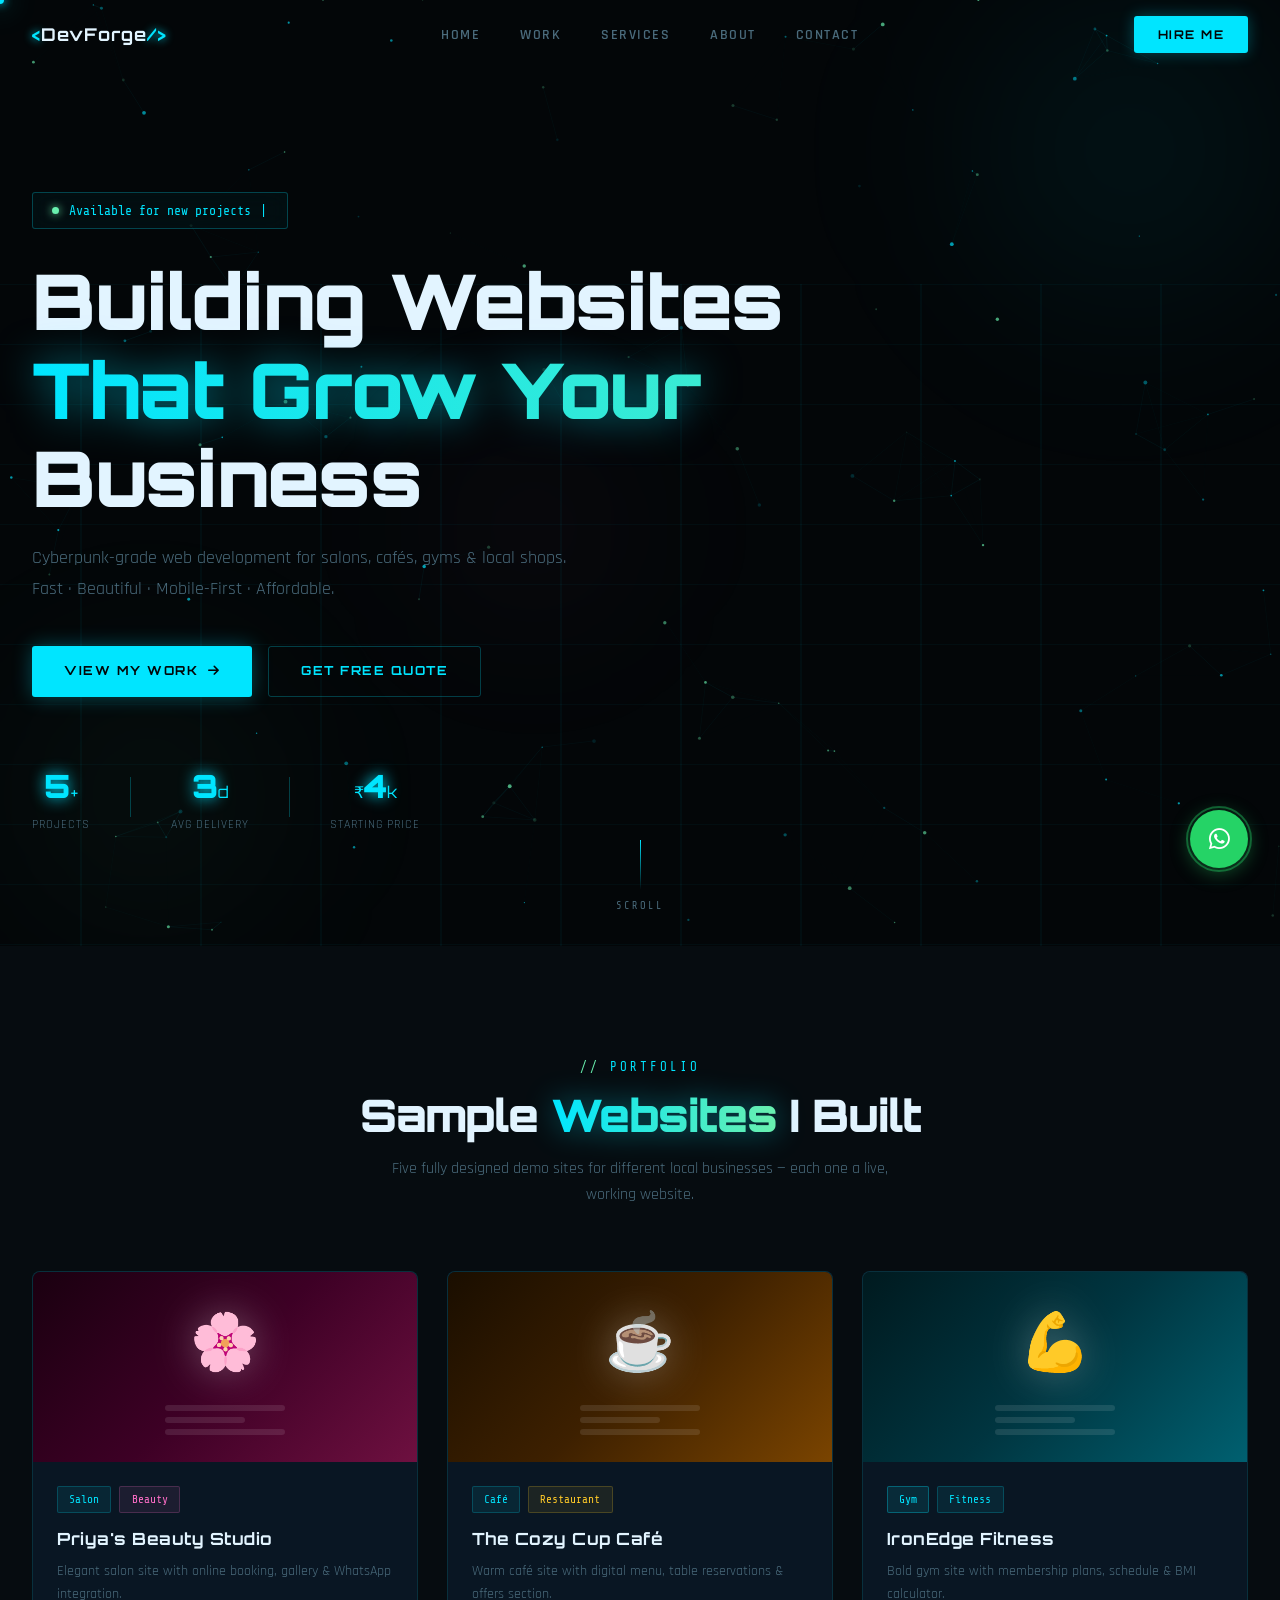
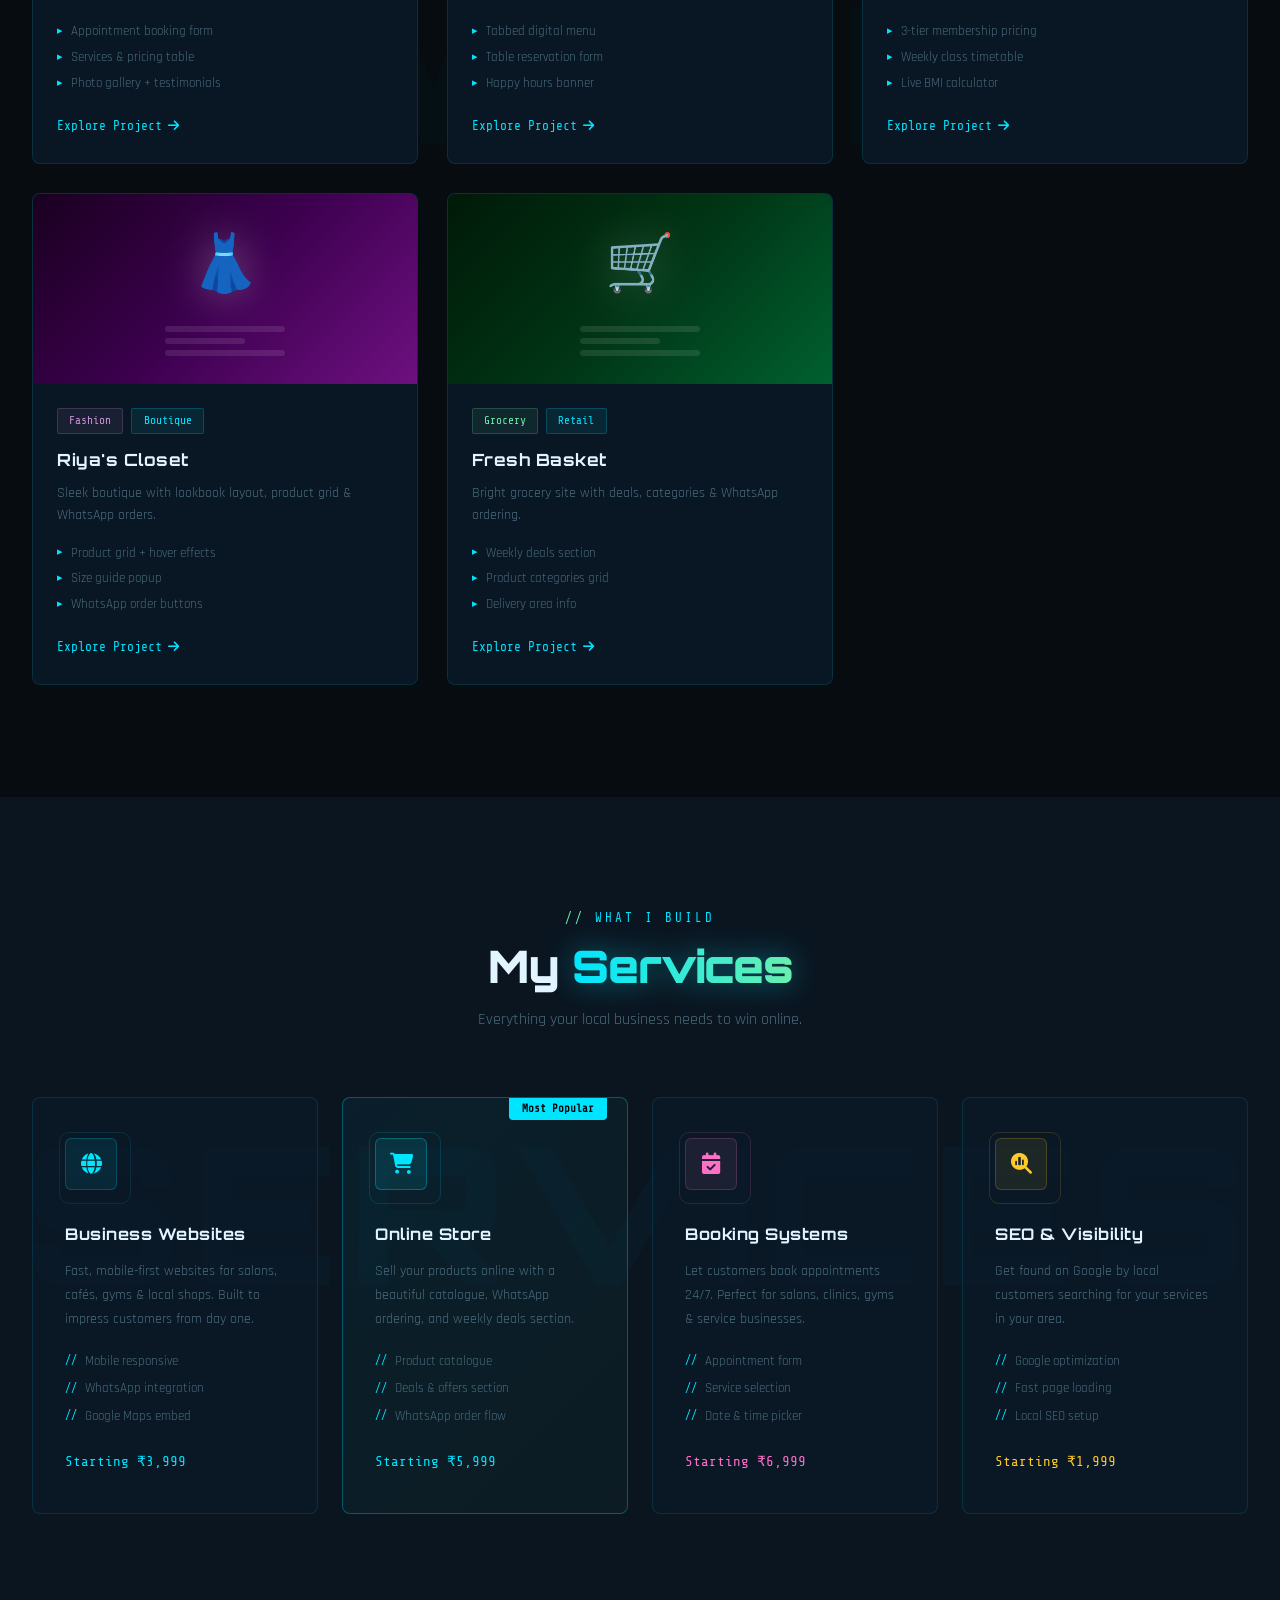
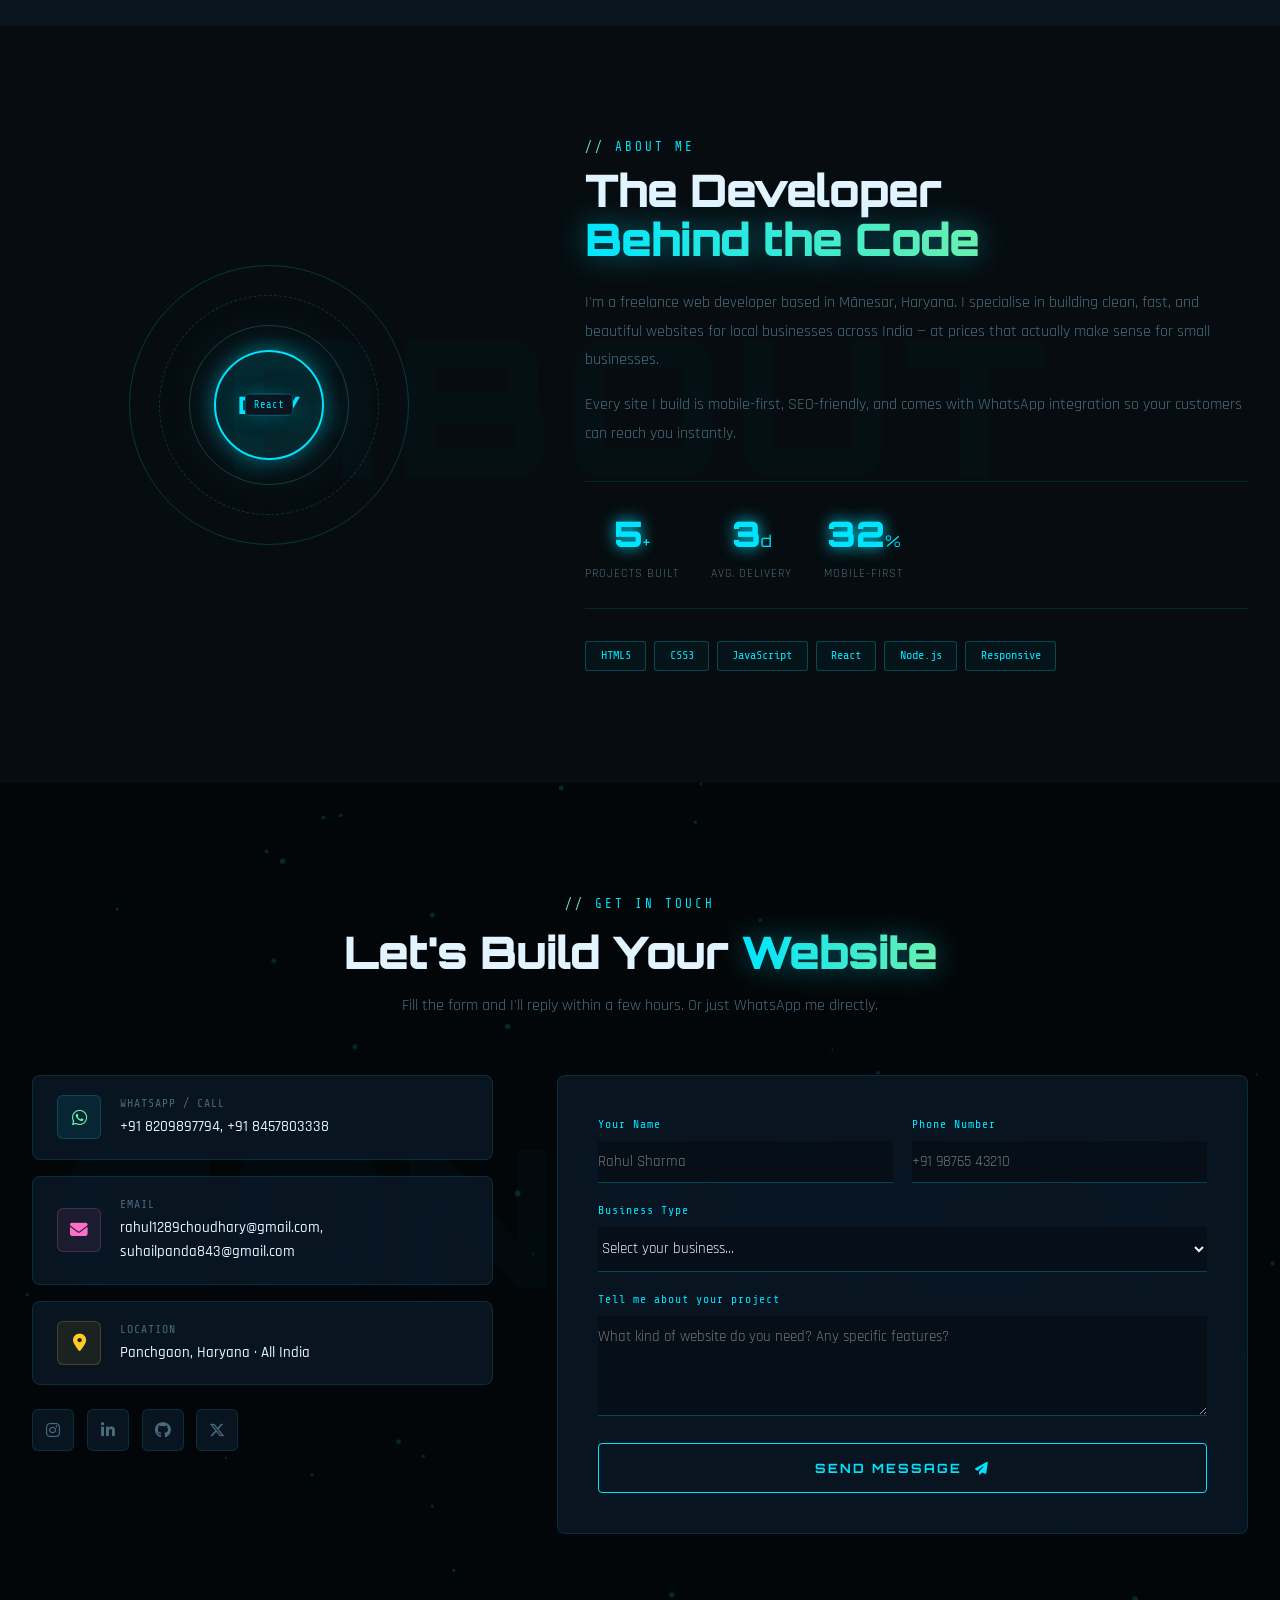
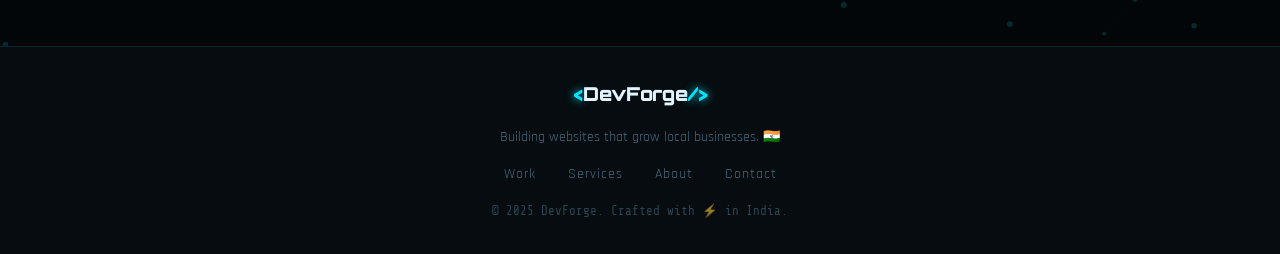
==== index.html @ af7b463e "Add files via upload" ====
<!DOCTYPE html>
<html lang="en">
<head>
  <meta charset="UTF-8" />
  <meta name="viewport" content="width=device-width, initial-scale=1.0"/>
  <title>DevForge — Freelance Web Developer</title>
  <link rel="stylesheet" href="style.css" />
  <link href="https://fonts.googleapis.com/css2?family=Orbitron:wght@400;600;700;900&family=Rajdhani:wght@300;400;500;600;700&family=Share+Tech+Mono&display=swap" rel="stylesheet"/>
  <link rel="stylesheet" href="https://cdnjs.cloudflare.com/ajax/libs/font-awesome/6.4.0/css/all.min.css"/>
</head>
<body>

  <!-- Custom Cursor -->
  <div class="cursor-dot" id="cursorDot"></div>
  <div class="cursor-ring" id="cursorRing"></div>
  <div class="cursor-trail-container" id="cursorTrail"></div>

  <!-- Click ripple -->
  <div class="click-ripple" id="clickRipple"></div>

  <!-- ══════════ NAVBAR ══════════ -->
  <nav class="navbar" id="navbar">
    <div class="nav-inner">
      <a href="#" class="nav-logo">
        <span class="logo-bracket">&lt;</span>DevForge<span class="logo-bracket">/&gt;</span>
      </a>
      <ul class="nav-links" id="navLinks">
        <li><a href="#hero" class="nav-link magnetic">Home</a></li>
        <li><a href="#portfolio" class="nav-link magnetic">Work</a></li>
        <li><a href="#services" class="nav-link magnetic">Services</a></li>
        <li><a href="#about" class="nav-link magnetic">About</a></li>
        <li><a href="#contact" class="nav-link magnetic">Contact</a></li>
      </ul>
      <a href="#contact" class="nav-cta magnetic">Hire Me</a>
      <button class="hamburger" id="hamburger" aria-label="Menu">
        <span></span><span></span><span></span>
      </button>
    </div>
  </nav>

  <!-- ══════════ HERO ══════════ -->
  <section class="hero" id="hero">
    <canvas id="heroCanvas"></canvas>

    <!-- Floating 3D grid -->
    <div class="grid-overlay"></div>

    <!-- Holographic orbs -->
    <div class="orb orb-1"></div>
    <div class="orb orb-2"></div>
    <div class="orb orb-3"></div>

    <div class="hero-content">
      <div class="hero-badge">
        <span class="badge-dot"></span>
        <span class="badge-text" id="typingText"></span>
        <span class="badge-cursor">|</span>
      </div>

      <h1 class="hero-title">
        <span class="line-reveal" style="--d:0.1s">Building Websites</span>
        <span class="line-reveal accent-line" style="--d:0.3s">That Grow Your</span>
        <span class="line-reveal" style="--d:0.5s">Business</span>
      </h1>

      <p class="hero-sub line-reveal" style="--d:0.7s">
        Cyberpunk-grade web development for salons, cafés, gyms & local shops.<br/>
        Fast · Beautiful · Mobile-First · Affordable.
      </p>

      <div class="hero-actions line-reveal" style="--d:0.9s">
        <a href="#portfolio" class="btn-neon magnetic">
          <span>View My Work</span>
          <i class="fa-solid fa-arrow-right"></i>
        </a>
        <a href="#contact" class="btn-ghost magnetic">
          <span>Get Free Quote</span>
        </a>
      </div>

      <div class="hero-stats line-reveal" style="--d:1.1s">
        <div class="hstat">
          <span class="hstat-num" data-target="5">0</span><span class="hstat-suffix">+</span>
          <span class="hstat-label">Projects</span>
        </div>
        <div class="hstat-divider"></div>
        <div class="hstat">
          <span class="hstat-num" data-target="3">0</span><span class="hstat-suffix">d</span>
          <span class="hstat-label">Avg Delivery</span>
        </div>
        <div class="hstat-divider"></div>
        <div class="hstat">
          <span class="hstat-suffix">₹</span><span class="hstat-num" data-target="4">0</span><span class="hstat-suffix">k</span>
          <span class="hstat-label">Starting Price</span>
        </div>
      </div>
    </div>

    <!-- Scroll indicator -->
    <div class="scroll-indicator">
      <div class="scroll-line"></div>
      <span>SCROLL</span>
    </div>
  </section>

  <!-- ══════════ PORTFOLIO ══════════ -->
  <section class="portfolio" id="portfolio">
    <div class="section-bg-text">WORK</div>
    <div class="container">
      <div class="section-header reveal">
        <div class="section-tag"><span>//</span> PORTFOLIO</div>
        <h2 class="section-title">Sample <span class="neon-text">Websites</span> I Built</h2>
        <p class="section-sub">Five fully designed demo sites for different local businesses — each one a live, working website.</p>
      </div>

      <div class="portfolio-grid">

        <div class="p-card reveal tilt-card" data-color="#ff6ec7">
          <div class="p-card-glow"></div>
          <div class="p-card-thumb salon-thumb">
            <div class="thumb-content">
              <div class="thumb-emoji">🌸</div>
              <div class="thumb-lines">
                <div class="tline"></div><div class="tline short"></div><div class="tline"></div>
              </div>
            </div>
            <div class="p-card-overlay">
              <a href="../salon  beauty parlour/index.html" class="overlay-btn magnetic" target="_blank">View Live →</a>
            </div>
          </div>
          <div class="p-card-body">
            <div class="p-tags">
              <span class="ptag">Salon</span>
              <span class="ptag pink">Beauty</span>
            </div>
            <h3 class="p-title">Priya's Beauty Studio</h3>
            <p class="p-desc">Elegant salon site with online booking, gallery & WhatsApp integration.</p>
            <ul class="p-features">
              <li>Appointment booking form</li>
              <li>Services & pricing table</li>
              <li>Photo gallery + testimonials</li>
            </ul>
            <a href="../salon  beauty parlour/index.html" class="p-link magnetic" target="_blank">Explore Project <i class="fa-solid fa-arrow-right"></i></a>
          </div>
        </div>

        <div class="p-card reveal tilt-card" data-color="#f9a825" style="--reveal-delay:0.15s">
          <div class="p-card-glow"></div>
          <div class="p-card-thumb cafe-thumb">
            <div class="thumb-content">
              <div class="thumb-emoji">☕</div>
              <div class="thumb-lines">
                <div class="tline"></div><div class="tline short"></div><div class="tline"></div>
              </div>
            </div>
            <div class="p-card-overlay">
              <a href="../Café  Restaurant/index.html" class="overlay-btn magnetic" target="_blank">View Live →</a>
            </div>
          </div>
          <div class="p-card-body">
            <div class="p-tags">
              <span class="ptag">Café</span>
              <span class="ptag amber">Restaurant</span>
            </div>
            <h3 class="p-title">The Cozy Cup Café</h3>
            <p class="p-desc">Warm café site with digital menu, table reservations & offers section.</p>
            <ul class="p-features">
              <li>Tabbed digital menu</li>
              <li>Table reservation form</li>
              <li>Happy hours banner</li>
            </ul>
            <a href="../Café  Restaurant/index.html" class="p-link magnetic" target="_blank">Explore Project <i class="fa-solid fa-arrow-right"></i></a>
          </div>
        </div>

        <div class="p-card reveal tilt-card" data-color="#00e5ff" style="--reveal-delay:0.3s">
          <div class="p-card-glow"></div>
          <div class="p-card-thumb gym-thumb">
            <div class="thumb-content">
              <div class="thumb-emoji">💪</div>
              <div class="thumb-lines">
                <div class="tline"></div><div class="tline short"></div><div class="tline"></div>
              </div>
            </div>
            <div class="p-card-overlay">
              <a href="../gym fitness studio/index.html" class="overlay-btn magnetic" target="_blank">View Live →</a>
            </div>
          </div>
          <div class="p-card-body">
            <div class="p-tags">
              <span class="ptag cyan">Gym</span>
              <span class="ptag">Fitness</span>
            </div>
            <h3 class="p-title">IronEdge Fitness</h3>
            <p class="p-desc">Bold gym site with membership plans, schedule & BMI calculator.</p>
            <ul class="p-features">
              <li>3-tier membership pricing</li>
              <li>Weekly class timetable</li>
              <li>Live BMI calculator</li>
            </ul>
            <a href="../gym fitness studio/index.html" class="p-link magnetic" target="_blank">Explore Project <i class="fa-solid fa-arrow-right"></i></a>
          </div>
        </div>

        <div class="p-card reveal tilt-card" data-color="#ce93d8" style="--reveal-delay:0.1s">
          <div class="p-card-glow"></div>
          <div class="p-card-thumb boutique-thumb">
            <div class="thumb-content">
              <div class="thumb-emoji">👗</div>
              <div class="thumb-lines">
                <div class="tline"></div><div class="tline short"></div><div class="tline"></div>
              </div>
            </div>
            <div class="p-card-overlay">
              <a href="../clothing fashion boutique/index.html" class="overlay-btn magnetic" target="_blank">View Live →</a>
            </div>
          </div>
          <div class="p-card-body">
            <div class="p-tags">
              <span class="ptag purple">Fashion</span>
              <span class="ptag">Boutique</span>
            </div>
            <h3 class="p-title">Riya's Closet</h3>
            <p class="p-desc">Sleek boutique with lookbook layout, product grid & WhatsApp orders.</p>
            <ul class="p-features">
              <li>Product grid + hover effects</li>
              <li>Size guide popup</li>
              <li>WhatsApp order buttons</li>
            </ul>
            <a href="../clothing fashion boutique/index.html" class="p-link magnetic" target="_blank">Explore Project <i class="fa-solid fa-arrow-right"></i></a>
          </div>
        </div>

        <div class="p-card reveal tilt-card" data-color="#69f0ae" style="--reveal-delay:0.25s">
          <div class="p-card-glow"></div>
          <div class="p-card-thumb grocery-thumb">
            <div class="thumb-content">
              <div class="thumb-emoji">🛒</div>
              <div class="thumb-lines">
                <div class="tline"></div><div class="tline short"></div><div class="tline"></div>
              </div>
            </div>
            <div class="p-card-overlay">
              <a href="../new kirana/kirana-store.html" class="overlay-btn magnetic" target="_blank">View Live →</a>
            </div>
          </div>
          <div class="p-card-body">
            <div class="p-tags">
              <span class="ptag green">Grocery</span>
              <span class="ptag">Retail</span>
            </div>
            <h3 class="p-title">Fresh Basket</h3>
            <p class="p-desc">Bright grocery site with deals, categories & WhatsApp ordering.</p>
            <ul class="p-features">
              <li>Weekly deals section</li>
              <li>Product categories grid</li>
              <li>Delivery area info</li>
            </ul>
            <a href="../new kirana/kirana-store.html" class="p-link magnetic" target="_blank">Explore Project <i class="fa-solid fa-arrow-right"></i></a>
          </div>
        </div>

      </div>
    </div>
  </section>

  <!-- ══════════ SERVICES ══════════ -->
  <section class="services" id="services">
    <div class="section-bg-text">SERVICES</div>
    <div class="container">
      <div class="section-header reveal">
        <div class="section-tag"><span>//</span> WHAT I BUILD</div>
        <h2 class="section-title">My <span class="neon-text">Services</span></h2>
        <p class="section-sub">Everything your local business needs to win online.</p>
      </div>

      <div class="services-grid">
        <div class="s-card reveal magnetic-card">
          <div class="s-icon-wrap">
            <div class="s-icon"><i class="fa-solid fa-globe"></i></div>
            <div class="s-icon-ring"></div>
          </div>
          <h3>Business Websites</h3>
          <p>Fast, mobile-first websites for salons, cafés, gyms & local shops. Built to impress customers from day one.</p>
          <ul class="s-list">
            <li>Mobile responsive</li>
            <li>WhatsApp integration</li>
            <li>Google Maps embed</li>
          </ul>
          <div class="s-price">Starting ₹3,999</div>
        </div>

        <div class="s-card reveal magnetic-card featured-service" style="--reveal-delay:0.15s">
          <div class="featured-badge">Most Popular</div>
          <div class="s-icon-wrap">
            <div class="s-icon cyan"><i class="fa-solid fa-cart-shopping"></i></div>
            <div class="s-icon-ring cyan"></div>
          </div>
          <h3>Online Store</h3>
          <p>Sell your products online with a beautiful catalogue, WhatsApp ordering, and weekly deals section.</p>
          <ul class="s-list">
            <li>Product catalogue</li>
            <li>Deals & offers section</li>
            <li>WhatsApp order flow</li>
          </ul>
          <div class="s-price cyan-text">Starting ₹5,999</div>
        </div>

        <div class="s-card reveal magnetic-card" style="--reveal-delay:0.3s">
          <div class="s-icon-wrap">
            <div class="s-icon pink"><i class="fa-solid fa-calendar-check"></i></div>
            <div class="s-icon-ring pink"></div>
          </div>
          <h3>Booking Systems</h3>
          <p>Let customers book appointments 24/7. Perfect for salons, clinics, gyms & service businesses.</p>
          <ul class="s-list">
            <li>Appointment form</li>
            <li>Service selection</li>
            <li>Date & time picker</li>
          </ul>
          <div class="s-price pink-text">Starting ₹6,999</div>
        </div>

        <div class="s-card reveal magnetic-card" style="--reveal-delay:0.45s">
          <div class="s-icon-wrap">
            <div class="s-icon amber"><i class="fa-solid fa-magnifying-glass-chart"></i></div>
            <div class="s-icon-ring amber"></div>
          </div>
          <h3>SEO & Visibility</h3>
          <p>Get found on Google by local customers searching for your services in your area.</p>
          <ul class="s-list">
            <li>Google optimization</li>
            <li>Fast page loading</li>
            <li>Local SEO setup</li>
          </ul>
          <div class="s-price amber-text">Starting ₹1,999</div>
        </div>
      </div>
    </div>
  </section>

  <!-- ══════════ ABOUT ══════════ -->
  <section class="about" id="about">
    <div class="section-bg-text">ABOUT</div>
    <div class="container">
      <div class="about-grid">
        <div class="about-visual reveal">
          <div class="avatar-container">
            <div class="avatar-ring r1"></div>
            <div class="avatar-ring r2"></div>
            <div class="avatar-ring r3"></div>
            <div class="avatar-core">
              <span>DEV</span>
            </div>
            <!-- Orbiting tech dots -->
            <div class="orbit-dot od1"><span>HTML</span></div>
            <div class="orbit-dot od2"><span>CSS</span></div>
            <div class="orbit-dot od3"><span>JS</span></div>
            <div class="orbit-dot od4"><span>React</span></div>
          </div>
        </div>

        <div class="about-content reveal">
          <div class="section-tag"><span>//</span> ABOUT ME</div>
          <h2 class="section-title" style="text-align:left">The Developer<br/><span class="neon-text">Behind the Code</span></h2>
          <p class="about-desc">I'm a freelance web developer based in Mānesar, Haryana. I specialise in building clean, fast, and beautiful websites for local businesses across India — at prices that actually make sense for small businesses.</p>
          <p class="about-desc">Every site I build is mobile-first, SEO-friendly, and comes with WhatsApp integration so your customers can reach you instantly.</p>

          <div class="about-stats">
            <div class="astat">
              <span class="astat-num counter" data-target="5">0</span><span class="astat-suf">+</span>
              <span class="astat-label">Projects Built</span>
            </div>
            <div class="astat">
              <span class="astat-num counter" data-target="3">0</span><span class="astat-suf">d</span>
              <span class="astat-label">Avg. Delivery</span>
            </div>
            <div class="astat">
              <span class="astat-num counter" data-target="100">0</span><span class="astat-suf">%</span>
              <span class="astat-label">Mobile-First</span>
            </div>
          </div>

          <div class="tech-stack">
            <span class="tech-chip">HTML5</span>
            <span class="tech-chip">CSS3</span>
            <span class="tech-chip">JavaScript</span>
            <span class="tech-chip">React</span>
            <span class="tech-chip">Node.js</span>
            <span class="tech-chip">Responsive</span>
          </div>
        </div>
      </div>
    </div>
  </section>

  <!-- ══════════ CONTACT ══════════ -->
  <section class="contact" id="contact">
    <div class="section-bg-text">CONTACT</div>
    <canvas id="contactCanvas"></canvas>
    <div class="container">
      <div class="section-header reveal">
        <div class="section-tag"><span>//</span> GET IN TOUCH</div>
        <h2 class="section-title">Let's Build Your <span class="neon-text">Website</span></h2>
        <p class="section-sub">Fill the form and I'll reply within a few hours. Or just WhatsApp me directly.</p>
      </div>

      <div class="contact-grid">
        <div class="contact-info reveal">
          <div class="cinfo-card">
            <div class="cinfo-icon"><i class="fa-brands fa-whatsapp"></i></div>
            <div>
              <div class="cinfo-label">WhatsApp / Call</div>
              <div class="cinfo-val">+91 8209897794, +91 8457803338
              </div>
              
            </div>
          </div>
          <div class="cinfo-card">
            <div class="cinfo-icon mail"><i class="fa-solid fa-envelope"></i></div>
            <div>
              <div class="cinfo-label">Email</div>
              <div class="cinfo-val">rahul1289choudhary@gmail.com, suhailpanda843@gmail.com  </div>
            </div>
          </div>
          <div class="cinfo-card">
            <div class="cinfo-icon loc"><i class="fa-solid fa-location-dot"></i></div>
            <div>
              <div class="cinfo-label">Location</div>
              <div class="cinfo-val">Panchgaon, Haryana · All India</div>
            </div>
          </div>

          <div class="social-row">
            <a href="#" class="soc-btn magnetic" aria-label="Instagram"><i class="fa-brands fa-instagram"></i></a>
            <a href="#" class="soc-btn magnetic" aria-label="LinkedIn"><i class="fa-brands fa-linkedin-in"></i></a>
            <a href="#" class="soc-btn magnetic" aria-label="GitHub"><i class="fa-brands fa-github"></i></a>
            <a href="#" class="soc-btn magnetic" aria-label="Twitter"><i class="fa-brands fa-x-twitter"></i></a>
          </div>
        </div>

        <div class="contact-form-wrap reveal">
          <form class="contact-form" id="contactForm" onsubmit="handleSubmit(event)">
            <div class="form-row">
              <div class="form-field">
                <label>Your Name</label>
                <input type="text" placeholder="Rahul Sharma" required />
                <div class="field-line"></div>
              </div>
              <div class="form-field">
                <label>Phone Number</label>
                <input type="tel" placeholder="+91 98765 43210" required />
                <div class="field-line"></div>
              </div>
            </div>
            <div class="form-field">
              <label>Business Type</label>
              <select required>
                <option value="">Select your business...</option>
                <option>Salon / Beauty Parlour</option>
                <option>Café / Restaurant</option>
                <option>Gym / Fitness Studio</option>
                <option>Clothing Boutique</option>
                <option>Grocery / Kirana Store</option>
                <option>Other</option>
              </select>
              <div class="field-line"></div>
            </div>
            <div class="form-field">
              <label>Tell me about your project</label>
              <textarea placeholder="What kind of website do you need? Any specific features?" rows="4" required></textarea>
              <div class="field-line"></div>
            </div>
            <button type="submit" class="submit-btn magnetic">
              <span class="btn-text">Send Message</span>
              <span class="btn-icon"><i class="fa-solid fa-paper-plane"></i></span>
              <div class="btn-bg"></div>
            </button>
          </form>
        </div>
      </div>
    </div>
  </section>

  <!-- ══════════ FOOTER ══════════ -->
  <footer class="footer">
    <div class="footer-inner">
      <div class="footer-logo">
        <span class="logo-bracket">&lt;</span>DevForge<span class="logo-bracket">/&gt;</span>
      </div>
      <p class="footer-tagline">Building websites that grow local businesses. 🇮🇳</p>
      <div class="footer-links">
        <a href="#portfolio">Work</a>
        <a href="#services">Services</a>
        <a href="#about">About</a>
        <a href="#contact">Contact</a>
      </div>
      <p class="footer-copy">© 2025 DevForge. Crafted with ⚡ in India.</p>
    </div>
  </footer>

  <!-- WhatsApp FAB -->
  <a href="https://wa.me/919876543210" class="wa-fab magnetic" target="_blank" aria-label="WhatsApp">
    <i class="fa-brands fa-whatsapp"></i>
    <div class="wa-pulse"></div>
  </a>

  <script src="script.js"></script>
</body>
</html>
---- style.css ----
/* ═══════════════════════════════════════════
   DevForge — Cyberpunk Portfolio CSS
   Aesthetic: Dark neon, holographic, glitch
═══════════════════════════════════════════ */

@import url('https://fonts.googleapis.com/css2?family=Orbitron:wght@400;600;700;900&family=Rajdhani:wght@300;400;500;600;700&family=Share+Tech+Mono&display=swap');

:root {
  --bg:        #030608;
  --bg2:       #060c10;
  --bg3:       #0a1520;
  --card:      rgba(10, 25, 40, 0.8);
  --border:    rgba(0, 229, 255, 0.12);
  --border2:   rgba(0, 229, 255, 0.25);
  --neon:      #00e5ff;
  --neon2:     #69f0ae;
  --pink:      #ff6ec7;
  --amber:     #ffca28;
  --purple:    #ce93d8;
  --text:      #e2f4ff;
  --muted:     #4a6b7c;
  --font-head: 'Orbitron', monospace;
  --font-body: 'Rajdhani', sans-serif;
  --font-mono: 'Share Tech Mono', monospace;
  --glow:      0 0 20px rgba(0,229,255,0.4), 0 0 60px rgba(0,229,255,0.15);
  --glow-pink: 0 0 20px rgba(255,110,199,0.4);
  --transition: all 0.3s cubic-bezier(0.4, 0, 0.2, 1);
}

*, *::before, *::after { box-sizing: border-box; margin: 0; padding: 0; }
html { scroll-behavior: smooth; }

body {
  background: var(--bg);
  color: var(--text);
  font-family: var(--font-body);
  font-size: 16px;
  line-height: 1.6;
  overflow-x: hidden;
  cursor: none;
}

/* ── CUSTOM CURSOR ── */
.cursor-dot {
  position: fixed;
  width: 8px; height: 8px;
  background: var(--neon);
  border-radius: 50%;
  pointer-events: none;
  z-index: 9999;
  transform: translate(-50%, -50%);
  transition: width 0.2s, height 0.2s, background 0.2s;
  box-shadow: 0 0 10px var(--neon), 0 0 30px var(--neon);
}

.cursor-ring {
  position: fixed;
  width: 36px; height: 36px;
  border: 1.5px solid rgba(0,229,255,0.6);
  border-radius: 50%;
  pointer-events: none;
  z-index: 9998;
  transform: translate(-50%, -50%);
  transition: transform 0.12s ease, width 0.25s, height 0.25s, border-color 0.25s;
}

.cursor-ring.hovering {
  width: 55px; height: 55px;
  border-color: var(--neon);
  background: rgba(0,229,255,0.05);
}

.cursor-dot.clicking { width: 4px; height: 4px; }

.click-ripple {
  position: fixed;
  width: 0; height: 0;
  border-radius: 50%;
  background: rgba(0,229,255,0.15);
  border: 1px solid rgba(0,229,255,0.5);
  pointer-events: none;
  z-index: 9997;
  transform: translate(-50%, -50%);
  animation: none;
}

.click-ripple.active {
  animation: rippleOut 0.6s ease-out forwards;
}

@keyframes rippleOut {
  0%   { width: 0; height: 0; opacity: 1; }
  100% { width: 120px; height: 120px; opacity: 0; }
}

/* cursor trail particles */
.trail-particle {
  position: fixed;
  width: 4px; height: 4px;
  border-radius: 50%;
  background: var(--neon);
  pointer-events: none;
  z-index: 9996;
  transform: translate(-50%, -50%);
  animation: trailFade 0.5s ease forwards;
}
@keyframes trailFade {
  0%   { opacity: 0.8; transform: translate(-50%, -50%) scale(1); }
  100% { opacity: 0; transform: translate(-50%, -50%) scale(0); }
}

/* ── SCROLLBAR ── */
::-webkit-scrollbar { width: 4px; }
::-webkit-scrollbar-track { background: var(--bg); }
::-webkit-scrollbar-thumb { background: var(--neon); border-radius: 2px; }

/* ── NAVBAR ── */
.navbar {
  position: fixed;
  top: 0; left: 0; right: 0;
  z-index: 1000;
  padding: 1rem 0;
  transition: var(--transition);
  border-bottom: 1px solid transparent;
}

.navbar.scrolled {
  background: rgba(3,6,8,0.92);
  backdrop-filter: blur(20px);
  border-bottom-color: var(--border);
}

.nav-inner {
  max-width: 1280px;
  margin: 0 auto;
  padding: 0 2rem;
  display: flex;
  align-items: center;
  justify-content: space-between;
}

.nav-logo {
  font-family: var(--font-head);
  font-size: 1.1rem;
  font-weight: 700;
  color: var(--text);
  text-decoration: none;
  letter-spacing: 1px;
}

.logo-bracket {
  color: var(--neon);
  text-shadow: 0 0 8px var(--neon);
}

.nav-links {
  display: flex;
  gap: 2.5rem;
  list-style: none;
}

.nav-link {
  font-family: var(--font-body);
  font-weight: 600;
  font-size: 0.9rem;
  letter-spacing: 1.5px;
  text-transform: uppercase;
  color: var(--muted);
  text-decoration: none;
  transition: color 0.2s;
  position: relative;
}

.nav-link::after {
  content: '';
  position: absolute;
  bottom: -3px; left: 0;
  width: 0; height: 1px;
  background: var(--neon);
  box-shadow: 0 0 6px var(--neon);
  transition: width 0.3s;
}
.nav-link:hover { color: var(--neon); }
.nav-link:hover::after { width: 100%; }

.nav-cta {
  font-family: var(--font-head);
  font-size: 0.75rem;
  font-weight: 700;
  letter-spacing: 1.5px;
  text-transform: uppercase;
  color: var(--bg);
  background: var(--neon);
  padding: 0.55rem 1.5rem;
  border-radius: 3px;
  text-decoration: none;
  transition: var(--transition);
  box-shadow: 0 0 15px rgba(0,229,255,0.3);
}
.nav-cta:hover {
  box-shadow: var(--glow);
  transform: translateY(-2px);
}

.hamburger {
  display: none;
  flex-direction: column;
  gap: 5px;
  background: none;
  border: none;
  cursor: none;
  padding: 4px;
}
.hamburger span {
  display: block;
  width: 24px; height: 2px;
  background: var(--neon);
  border-radius: 2px;
  transition: var(--transition);
}

/* ── HERO ── */
.hero {
  position: relative;
  min-height: 100vh;
  display: flex;
  align-items: center;
  overflow: hidden;
}

#heroCanvas {
  position: absolute;
  inset: 0;
  width: 100%; height: 100%;
  z-index: 0;
}

.grid-overlay {
  position: absolute;
  inset: 0;
  background-image:
    linear-gradient(rgba(0,229,255,0.04) 1px, transparent 1px),
    linear-gradient(90deg, rgba(0,229,255,0.04) 1px, transparent 1px);
  background-size: 60px 60px;
  z-index: 1;
  perspective: 400px;
  transform: rotateX(60deg) scale(2) translateY(30%);
  transform-origin: bottom center;
  animation: gridMove 8s linear infinite;
  pointer-events: none;
}
@keyframes gridMove {
  0%   { background-position: 0 0; }
  100% { background-position: 0 60px; }
}

/* Holographic orbs */
.orb {
  position: absolute;
  border-radius: 50%;
  filter: blur(80px);
  pointer-events: none;
  z-index: 1;
}
.orb-1 {
  width: 500px; height: 500px;
  background: radial-gradient(circle, rgba(0,229,255,0.08) 0%, transparent 70%);
  top: -100px; right: -100px;
  animation: orbFloat1 10s ease-in-out infinite;
}
.orb-2 {
  width: 400px; height: 400px;
  background: radial-gradient(circle, rgba(105,240,174,0.06) 0%, transparent 70%);
  bottom: -50px; left: -50px;
  animation: orbFloat2 14s ease-in-out infinite;
}
.orb-3 {
  width: 300px; height: 300px;
  background: radial-gradient(circle, rgba(255,110,199,0.05) 0%, transparent 70%);
  top: 40%; left: 30%;
  animation: orbFloat1 12s ease-in-out infinite reverse;
}
@keyframes orbFloat1 {
  0%, 100% { transform: translate(0, 0) scale(1); }
  50%       { transform: translate(30px, -40px) scale(1.05); }
}
@keyframes orbFloat2 {
  0%, 100% { transform: translate(0, 0); }
  50%       { transform: translate(-20px, 30px); }
}

.hero-content {
  position: relative;
  z-index: 3;
  max-width: 1280px;
  width: 100%;
  margin: 0 auto;
  padding: 0 2rem;
  padding-top: 5rem;
}

.hero-badge {
  display: inline-flex;
  align-items: center;
  gap: 0.6rem;
  border: 1px solid var(--border2);
  background: rgba(0,229,255,0.04);
  padding: 0.45rem 1.2rem;
  border-radius: 3px;
  margin-bottom: 2rem;
  font-family: var(--font-mono);
  font-size: 0.82rem;
  color: var(--neon);
  backdrop-filter: blur(10px);
}
.badge-dot {
  width: 7px; height: 7px;
  background: var(--neon2);
  border-radius: 50%;
  box-shadow: 0 0 8px var(--neon2);
  animation: blink 1.5s infinite;
}
@keyframes blink { 0%, 100% { opacity: 1; } 50% { opacity: 0.3; } }
.badge-cursor { animation: blink 0.8s infinite; }

.hero-title {
  font-family: var(--font-head);
  font-size: clamp(2.5rem, 6vw, 5rem);
  font-weight: 900;
  line-height: 1.05;
  letter-spacing: -1px;
  margin-bottom: 1.5rem;
  display: flex;
  flex-direction: column;
  gap: 0.1em;
}

.line-reveal {
  display: block;
  opacity: 0;
  transform: translateY(25px);
  animation: lineReveal 0.7s ease forwards;
  animation-delay: var(--d, 0s);
}
@keyframes lineReveal {
  to { opacity: 1; transform: translateY(0); }
}

.accent-line {
  background: linear-gradient(90deg, var(--neon) 0%, var(--neon2) 100%);
  -webkit-background-clip: text;
  -webkit-text-fill-color: transparent;
  background-clip: text;
  text-shadow: none;
  filter: drop-shadow(0 0 20px rgba(0,229,255,0.5));
}

.neon-text {
  background: linear-gradient(90deg, var(--neon) 0%, var(--neon2) 100%);
  -webkit-background-clip: text;
  -webkit-text-fill-color: transparent;
  background-clip: text;
  filter: drop-shadow(0 0 15px rgba(0,229,255,0.4));
}

.hero-sub {
  font-size: 1.1rem;
  font-weight: 400;
  color: var(--muted);
  max-width: 540px;
  margin-bottom: 2.5rem;
  line-height: 1.8;
}

.hero-actions {
  display: flex;
  gap: 1rem;
  flex-wrap: wrap;
  margin-bottom: 4rem;
}

.btn-neon {
  display: inline-flex;
  align-items: center;
  gap: 0.6rem;
  background: var(--neon);
  color: var(--bg);
  font-family: var(--font-head);
  font-size: 0.78rem;
  font-weight: 700;
  letter-spacing: 1.5px;
  text-transform: uppercase;
  padding: 0.9rem 2rem;
  border-radius: 3px;
  text-decoration: none;
  transition: var(--transition);
  box-shadow: 0 0 20px rgba(0,229,255,0.3);
  position: relative;
  overflow: hidden;
}
.btn-neon::before {
  content: '';
  position: absolute;
  inset: 0;
  background: rgba(255,255,255,0.2);
  transform: translateX(-100%);
  transition: transform 0.4s;
}
.btn-neon:hover::before { transform: translateX(100%); }
.btn-neon:hover { box-shadow: var(--glow); transform: translateY(-3px); }

.btn-ghost {
  display: inline-flex;
  align-items: center;
  gap: 0.6rem;
  border: 1px solid var(--border2);
  color: var(--neon);
  font-family: var(--font-head);
  font-size: 0.78rem;
  font-weight: 700;
  letter-spacing: 1.5px;
  text-transform: uppercase;
  padding: 0.9rem 2rem;
  border-radius: 3px;
  text-decoration: none;
  transition: var(--transition);
  backdrop-filter: blur(8px);
}
.btn-ghost:hover {
  background: rgba(0,229,255,0.08);
  border-color: var(--neon);
  box-shadow: inset 0 0 20px rgba(0,229,255,0.05), var(--glow);
  transform: translateY(-3px);
}

.hero-stats {
  display: flex;
  align-items: center;
  gap: 2.5rem;
}
.hstat { text-align: center; }
.hstat-num {
  font-family: var(--font-head);
  font-size: 2rem;
  font-weight: 900;
  color: var(--neon);
  text-shadow: 0 0 15px var(--neon);
}
.hstat-suffix { font-family: var(--font-head); font-size: 1rem; color: var(--neon); }
.hstat-label { display: block; font-size: 0.75rem; color: var(--muted); letter-spacing: 1px; text-transform: uppercase; margin-top: 0.2rem; }
.hstat-divider { width: 1px; height: 40px; background: var(--border2); }

.scroll-indicator {
  position: absolute;
  bottom: 2rem;
  left: 50%;
  transform: translateX(-50%);
  display: flex;
  flex-direction: column;
  align-items: center;
  gap: 0.5rem;
  color: var(--muted);
  font-family: var(--font-mono);
  font-size: 0.65rem;
  letter-spacing: 2px;
  z-index: 3;
}
.scroll-line {
  width: 1px; height: 50px;
  background: linear-gradient(to bottom, var(--neon), transparent);
  animation: scrollDrop 2s ease-in-out infinite;
}
@keyframes scrollDrop {
  0%, 100% { opacity: 0; transform: scaleY(0); transform-origin: top; }
  50%       { opacity: 1; transform: scaleY(1); }
}

/* ── GENERAL SECTION ── */
section { padding: 7rem 0; position: relative; }
.container { max-width: 1280px; margin: 0 auto; padding: 0 2rem; }

.section-bg-text {
  position: absolute;
  top: 50%;
  left: 50%;
  transform: translate(-50%, -50%);
  font-family: var(--font-head);
  font-size: clamp(5rem, 15vw, 12rem);
  font-weight: 900;
  color: rgba(0,229,255,0.025);
  white-space: nowrap;
  pointer-events: none;
  user-select: none;
  z-index: 0;
  letter-spacing: 10px;
}

.section-header { text-align: center; margin-bottom: 4rem; position: relative; z-index: 1; }
.section-tag {
  font-family: var(--font-mono);
  font-size: 0.78rem;
  color: var(--neon);
  letter-spacing: 3px;
  margin-bottom: 0.8rem;
}
.section-tag span { color: var(--neon2); }

.section-title {
  font-family: var(--font-head);
  font-size: clamp(1.8rem, 4vw, 2.8rem);
  font-weight: 900;
  letter-spacing: -1px;
  margin-bottom: 1rem;
  line-height: 1.1;
}
.section-sub { color: var(--muted); font-size: 1rem; max-width: 500px; margin: 0 auto; }

/* ── REVEAL ANIMATION ── */
.reveal {
  opacity: 0;
  transform: translateY(40px);
  transition: opacity 0.7s ease, transform 0.7s ease;
  transition-delay: var(--reveal-delay, 0s);
}
.reveal.visible { opacity: 1; transform: translateY(0); }

/* ── PORTFOLIO ── */
.portfolio { background: var(--bg2); }

.portfolio-grid {
  display: grid;
  grid-template-columns: repeat(auto-fill, minmax(330px, 1fr));
  gap: 1.8rem;
  position: relative;
  z-index: 1;
}

.p-card {
  position: relative;
  background: var(--card);
  border: 1px solid var(--border);
  border-radius: 8px;
  overflow: hidden;
  text-decoration: none;
  color: inherit;
  transition: border-color 0.4s, transform 0.1s;
  transform-style: preserve-3d;
}
.p-card:hover { border-color: var(--border2); }

.p-card-glow {
  position: absolute;
  inset: -1px;
  border-radius: 8px;
  opacity: 0;
  transition: opacity 0.4s;
  background: linear-gradient(135deg, rgba(0,229,255,0.1) 0%, transparent 60%);
  pointer-events: none;
  z-index: 0;
}
.p-card:hover .p-card-glow { opacity: 1; }

/* card glow based on data-color */
.p-card:hover {
  box-shadow: 0 0 30px rgba(0,0,0,0.5), 0 0 1px 1px rgba(0,229,255,0.1);
}

.p-card-thumb {
  height: 190px;
  position: relative;
  overflow: hidden;
  display: flex;
  align-items: center;
  justify-content: center;
}

.salon-thumb    { background: linear-gradient(135deg, #1a0010 0%, #3d0025 50%, #6e1040 100%); }
.cafe-thumb     { background: linear-gradient(135deg, #1a0e00 0%, #3d2000 50%, #7a4400 100%); }
.gym-thumb      { background: linear-gradient(135deg, #001a1f 0%, #003540 50%, #006070 100%); }
.boutique-thumb { background: linear-gradient(135deg, #1a0020 0%, #3d0050 50%, #6e1080 100%); }
.grocery-thumb  { background: linear-gradient(135deg, #001a08 0%, #003515 50%, #006030 100%); }

.thumb-content {
  display: flex;
  flex-direction: column;
  align-items: center;
  gap: 1rem;
  z-index: 1;
}
.thumb-emoji { font-size: 3.5rem; filter: drop-shadow(0 0 20px rgba(255,255,255,0.3)); }
.thumb-lines { display: flex; flex-direction: column; gap: 6px; }
.tline {
  width: 120px; height: 6px;
  background: rgba(255,255,255,0.1);
  border-radius: 3px;
}
.tline.short { width: 80px; }

.p-card-overlay {
  position: absolute;
  inset: 0;
  background: rgba(0,0,0,0.65);
  display: flex;
  align-items: center;
  justify-content: center;
  opacity: 0;
  transition: opacity 0.3s;
  backdrop-filter: blur(4px);
}
.p-card:hover .p-card-overlay { opacity: 1; }

.overlay-btn {
  font-family: var(--font-head);
  font-size: 0.78rem;
  font-weight: 700;
  letter-spacing: 1.5px;
  color: var(--neon);
  border: 1px solid var(--neon);
  padding: 0.6rem 1.5rem;
  border-radius: 3px;
  text-decoration: none;
  transition: var(--transition);
  box-shadow: 0 0 15px rgba(0,229,255,0.2);
}
.overlay-btn:hover { background: rgba(0,229,255,0.1); box-shadow: var(--glow); }

.p-card-body { padding: 1.5rem; position: relative; z-index: 1; }

.p-tags { display: flex; gap: 0.5rem; margin-bottom: 0.8rem; flex-wrap: wrap; }
.ptag {
  font-family: var(--font-mono);
  font-size: 0.7rem;
  padding: 0.2rem 0.7rem;
  border-radius: 2px;
  background: rgba(0,229,255,0.08);
  color: var(--neon);
  border: 1px solid rgba(0,229,255,0.2);
}
.ptag.pink   { background: rgba(255,110,199,0.08); color: var(--pink); border-color: rgba(255,110,199,0.2); }
.ptag.amber  { background: rgba(255,202,40,0.08); color: var(--amber); border-color: rgba(255,202,40,0.2); }
.ptag.cyan   { background: rgba(0,229,255,0.1); color: var(--neon); border-color: rgba(0,229,255,0.3); }
.ptag.purple { background: rgba(206,147,216,0.08); color: var(--purple); border-color: rgba(206,147,216,0.2); }
.ptag.green  { background: rgba(105,240,174,0.08); color: var(--neon2); border-color: rgba(105,240,174,0.2); }

.p-title { font-family: var(--font-head); font-size: 1.05rem; font-weight: 700; color: var(--text); margin-bottom: 0.5rem; letter-spacing: 0.5px; }
.p-desc { font-size: 0.88rem; color: var(--muted); margin-bottom: 1rem; line-height: 1.6; }

.p-features { list-style: none; display: flex; flex-direction: column; gap: 0.3rem; margin-bottom: 1.2rem; }
.p-features li {
  font-size: 0.82rem;
  color: #4a6b7c;
  display: flex; align-items: center; gap: 0.5rem;
}
.p-features li::before {
  content: '▸';
  color: var(--neon);
  font-size: 0.7rem;
}

.p-link {
  display: inline-flex;
  align-items: center;
  gap: 0.4rem;
  font-family: var(--font-mono);
  font-size: 0.8rem;
  color: var(--neon);
  text-decoration: none;
  transition: gap 0.2s;
}
.p-link:hover { gap: 0.7rem; text-shadow: 0 0 8px var(--neon); }

/* ── SERVICES ── */
.services { background: var(--bg3); }

.services-grid {
  display: grid;
  grid-template-columns: repeat(auto-fill, minmax(260px, 1fr));
  gap: 1.5rem;
  position: relative;
  z-index: 1;
}

.s-card {
  background: var(--card);
  border: 1px solid var(--border);
  border-radius: 8px;
  padding: 2.5rem 2rem;
  transition: var(--transition);
  position: relative;
  overflow: hidden;
}
.s-card::before {
  content: '';
  position: absolute;
  top: 0; left: 0; right: 0;
  height: 1px;
  background: linear-gradient(90deg, transparent, var(--neon), transparent);
  opacity: 0;
  transition: opacity 0.4s;
}
.s-card:hover { border-color: var(--border2); transform: translateY(-6px); }
.s-card:hover::before { opacity: 1; }

.featured-service {
  border-color: rgba(0,229,255,0.3);
  background: linear-gradient(135deg, rgba(0,229,255,0.05) 0%, rgba(105,240,174,0.03) 100%);
}
.featured-badge {
  position: absolute;
  top: -1px; right: 20px;
  background: var(--neon);
  color: var(--bg);
  font-family: var(--font-mono);
  font-size: 0.68rem;
  font-weight: 700;
  padding: 0.2rem 0.8rem;
  border-radius: 0 0 4px 4px;
}

.s-icon-wrap { position: relative; width: 60px; height: 60px; margin-bottom: 1.5rem; }
.s-icon {
  width: 52px; height: 52px;
  border-radius: 6px;
  background: rgba(0,229,255,0.08);
  border: 1px solid rgba(0,229,255,0.2);
  display: flex; align-items: center; justify-content: center;
  font-size: 1.3rem;
  color: var(--neon);
  position: relative;
  z-index: 1;
  transition: var(--transition);
}
.s-icon.cyan  { background: rgba(0,229,255,0.1); border-color: rgba(0,229,255,0.3); color: var(--neon); }
.s-icon.pink  { background: rgba(255,110,199,0.08); border-color: rgba(255,110,199,0.2); color: var(--pink); }
.s-icon.amber { background: rgba(255,202,40,0.08); border-color: rgba(255,202,40,0.2); color: var(--amber); }

.s-icon-ring {
  position: absolute;
  inset: -6px;
  border-radius: 10px;
  border: 1px solid rgba(0,229,255,0.1);
  animation: ringPulse 3s ease-in-out infinite;
}
.s-icon-ring.cyan  { border-color: rgba(0,229,255,0.15); }
.s-icon-ring.pink  { border-color: rgba(255,110,199,0.15); }
.s-icon-ring.amber { border-color: rgba(255,202,40,0.15); }

@keyframes ringPulse {
  0%, 100% { transform: scale(1); opacity: 0.5; }
  50%       { transform: scale(1.1); opacity: 1; }
}

.s-card:hover .s-icon { box-shadow: 0 0 20px rgba(0,229,255,0.3); }
.s-card h3 { font-family: var(--font-head); font-size: 1rem; font-weight: 700; margin-bottom: 0.8rem; letter-spacing: 0.5px; }
.s-card p  { font-size: 0.88rem; color: var(--muted); margin-bottom: 1.2rem; line-height: 1.7; }

.s-list { list-style: none; display: flex; flex-direction: column; gap: 0.4rem; margin-bottom: 1.5rem; }
.s-list li { font-size: 0.82rem; color: #4a6b7c; display: flex; align-items: center; gap: 0.5rem; }
.s-list li::before { content: '//'; color: var(--neon); font-family: var(--font-mono); font-size: 0.7rem; }

.s-price { font-family: var(--font-mono); font-size: 0.88rem; color: var(--neon); }
.cyan-text  { color: var(--neon); }
.pink-text  { color: var(--pink); }
.amber-text { color: var(--amber); }

/* ── ABOUT ── */
.about { background: var(--bg2); }

.about-grid {
  display: grid;
  grid-template-columns: 1fr 1.4fr;
  gap: 5rem;
  align-items: center;
  position: relative;
  z-index: 1;
}

/* Avatar */
.avatar-container {
  position: relative;
  width: 300px;
  height: 300px;
  margin: 0 auto;
}

.avatar-ring {
  position: absolute;
  border-radius: 50%;
  border: 1px solid rgba(0,229,255,0.2);
  top: 50%; left: 50%;
  transform: translate(-50%, -50%);
  animation: rotateRing 8s linear infinite;
}
.r1 { width: 280px; height: 280px; animation-duration: 10s; }
.r2 { width: 220px; height: 220px; animation-duration: 14s; animation-direction: reverse; border-style: dashed; }
.r3 { width: 160px; height: 160px; animation-duration: 8s; border-color: rgba(105,240,174,0.2); }

@keyframes rotateRing { to { transform: translate(-50%, -50%) rotate(360deg); } }

.avatar-core {
  position: absolute;
  top: 50%; left: 50%;
  transform: translate(-50%, -50%);
  width: 110px; height: 110px;
  border-radius: 50%;
  background: radial-gradient(circle, rgba(0,229,255,0.15) 0%, rgba(0,229,255,0.05) 100%);
  border: 2px solid var(--neon);
  display: flex; align-items: center; justify-content: center;
  font-family: var(--font-head);
  font-size: 1.5rem;
  font-weight: 900;
  color: var(--neon);
  text-shadow: var(--glow);
  box-shadow: var(--glow), inset 0 0 30px rgba(0,229,255,0.1);
}

.orbit-dot {
  position: absolute;
  top: 50%; left: 50%;
  transform-origin: 0 0;
  animation: orbitDot 6s linear infinite;
}
.orbit-dot span {
  display: block;
  background: var(--bg3);
  border: 1px solid var(--border2);
  border-radius: 4px;
  padding: 2px 8px;
  font-family: var(--font-mono);
  font-size: 0.65rem;
  color: var(--neon);
  white-space: nowrap;
  transform: translate(-50%, -50%);
}
.od1 { animation: orbit1 8s linear infinite; }
.od2 { animation: orbit2 8s linear infinite; }
.od3 { animation: orbit3 8s linear infinite; }
.od4 { animation: orbit4 8s linear infinite; }

@keyframes orbit1 { 0% { transform: rotate(0deg) translateX(140px) rotate(0deg); } 100% { transform: rotate(360deg) translateX(140px) rotate(-360deg); } }
@keyframes orbit2 { 0% { transform: rotate(90deg) translateX(140px) rotate(-90deg); } 100% { transform: rotate(450deg) translateX(140px) rotate(-450deg); } }
@keyframes orbit3 { 0% { transform: rotate(180deg) translateX(140px) rotate(-180deg); } 100% { transform: rotate(540deg) translateX(140px) rotate(-540deg); } }
@keyframes orbit4 { 0% { transform: rotate(270deg) translateX(140px) rotate(-270deg); } 100% { transform: rotate(630deg) translateX(140px) rotate(-630deg); } }

/* About content */
.about-content .section-tag  { display: block; margin-bottom: 0.5rem; }
.about-content .section-title { margin-bottom: 1.5rem; }

.about-desc {
  color: var(--muted);
  font-size: 1rem;
  margin-bottom: 1rem;
  line-height: 1.8;
}

.about-stats {
  display: flex;
  gap: 2rem;
  margin: 2rem 0;
  padding: 1.5rem 0;
  border-top: 1px solid var(--border);
  border-bottom: 1px solid var(--border);
}
.astat { text-align: center; }
.astat-num {
  font-family: var(--font-head);
  font-size: 2.2rem;
  font-weight: 900;
  color: var(--neon);
  text-shadow: 0 0 15px var(--neon);
}
.astat-suf { font-family: var(--font-head); font-size: 1rem; color: var(--neon); }
.astat-label { display: block; font-size: 0.72rem; color: var(--muted); letter-spacing: 1px; text-transform: uppercase; margin-top: 0.2rem; }

.tech-stack { display: flex; flex-wrap: wrap; gap: 0.5rem; margin-top: 1.5rem; }
.tech-chip {
  font-family: var(--font-mono);
  font-size: 0.75rem;
  padding: 0.3rem 0.9rem;
  border: 1px solid var(--border2);
  border-radius: 3px;
  color: var(--neon);
  background: rgba(0,229,255,0.04);
  transition: var(--transition);
}
.tech-chip:hover {
  background: rgba(0,229,255,0.1);
  box-shadow: 0 0 10px rgba(0,229,255,0.2);
}

/* ── CONTACT ── */
.contact {
  background: var(--bg);
  position: relative;
  overflow: hidden;
}

#contactCanvas {
  position: absolute;
  inset: 0;
  width: 100%; height: 100%;
  z-index: 0;
  opacity: 0.4;
}

.contact .container { position: relative; z-index: 1; }
.contact .section-header { margin-bottom: 3.5rem; }

.contact-grid {
  display: grid;
  grid-template-columns: 1fr 1.5fr;
  gap: 4rem;
  align-items: start;
}

.cinfo-card {
  display: flex;
  align-items: center;
  gap: 1.2rem;
  padding: 1.2rem 1.5rem;
  background: var(--card);
  border: 1px solid var(--border);
  border-radius: 8px;
  margin-bottom: 1rem;
  transition: var(--transition);
  backdrop-filter: blur(10px);
}
.cinfo-card:hover {
  border-color: var(--border2);
  transform: translateX(5px);
  box-shadow: -3px 0 0 var(--neon);
}

.cinfo-icon {
  width: 44px; height: 44px;
  border-radius: 6px;
  background: rgba(0,229,255,0.08);
  border: 1px solid rgba(0,229,255,0.2);
  display: flex; align-items: center; justify-content: center;
  font-size: 1.1rem;
  color: var(--neon2);
  flex-shrink: 0;
}
.cinfo-icon.mail { background: rgba(255,110,199,0.08); border-color: rgba(255,110,199,0.2); color: var(--pink); }
.cinfo-icon.loc  { background: rgba(255,202,40,0.08); border-color: rgba(255,202,40,0.2); color: var(--amber); }

.cinfo-label { font-size: 0.72rem; color: var(--muted); letter-spacing: 1px; text-transform: uppercase; font-family: var(--font-mono); }
.cinfo-val   { font-size: 0.95rem; color: var(--text); font-weight: 500; margin-top: 0.1rem; }

.social-row { display: flex; gap: 0.8rem; margin-top: 1.5rem; }
.soc-btn {
  width: 42px; height: 42px;
  border-radius: 6px;
  border: 1px solid var(--border);
  background: var(--card);
  display: flex; align-items: center; justify-content: center;
  color: var(--muted);
  text-decoration: none;
  font-size: 1rem;
  transition: var(--transition);
}
.soc-btn:hover {
  border-color: var(--neon);
  color: var(--neon);
  box-shadow: 0 0 12px rgba(0,229,255,0.2);
  transform: translateY(-3px);
}

/* Form */
.contact-form-wrap {
  background: var(--card);
  border: 1px solid var(--border);
  border-radius: 8px;
  padding: 2.5rem;
  backdrop-filter: blur(20px);
}
.contact-form { display: flex; flex-direction: column; gap: 1.2rem; }
.form-row { display: grid; grid-template-columns: 1fr 1fr; gap: 1.2rem; }

.form-field { display: flex; flex-direction: column; gap: 0.4rem; position: relative; }
.form-field label { font-family: var(--font-mono); font-size: 0.72rem; color: var(--neon); letter-spacing: 1px; }

.form-field input,
.form-field textarea,
.form-field select {
  background: rgba(0,0,0,0.3);
  border: none;
  border-bottom: 1px solid var(--border2);
  padding: 0.7rem 0;
  color: var(--text);
  font-family: var(--font-body);
  font-size: 0.95rem;
  outline: none;
  transition: border-color 0.3s;
  border-radius: 0;
}
.form-field input:focus,
.form-field textarea:focus,
.form-field select:focus { border-bottom-color: var(--neon); }
.form-field select option { background: #060c10; }
.form-field textarea { resize: vertical; min-height: 100px; }

.field-line {
  position: absolute;
  bottom: 0; left: 0;
  width: 0; height: 1px;
  background: var(--neon);
  box-shadow: 0 0 6px var(--neon);
  transition: width 0.4s;
}
.form-field:focus-within .field-line { width: 100%; }

.submit-btn {
  position: relative;
  overflow: hidden;
  background: transparent;
  border: 1px solid var(--neon);
  color: var(--neon);
  font-family: var(--font-head);
  font-size: 0.8rem;
  font-weight: 700;
  letter-spacing: 2px;
  text-transform: uppercase;
  padding: 1rem 2rem;
  border-radius: 4px;
  cursor: none;
  transition: var(--transition);
  display: flex;
  align-items: center;
  justify-content: center;
  gap: 0.8rem;
  margin-top: 0.5rem;
}
.btn-bg {
  position: absolute;
  inset: 0;
  background: var(--neon);
  transform: translateX(-100%);
  transition: transform 0.4s;
  z-index: 0;
}
.submit-btn .btn-text,
.submit-btn .btn-icon { position: relative; z-index: 1; transition: color 0.4s; }
.submit-btn:hover .btn-bg { transform: translateX(0); }
.submit-btn:hover .btn-text,
.submit-btn:hover .btn-icon { color: var(--bg); }
.submit-btn:hover { box-shadow: var(--glow); }

/* ── FOOTER ── */
.footer {
  background: var(--bg2);
  border-top: 1px solid var(--border);
  padding: 2rem 0;
}
.footer-inner {
  max-width: 1280px;
  margin: 0 auto;
  padding: 0 2rem;
  display: flex;
  flex-direction: column;
  align-items: center;
  gap: 1rem;
  text-align: center;
}
.footer-logo {
  font-family: var(--font-head);
  font-size: 1.2rem;
  font-weight: 900;
  color: var(--text);
}
.footer-tagline { font-size: 0.88rem; color: var(--muted); }
.footer-links { display: flex; gap: 2rem; }
.footer-links a { font-size: 0.85rem; color: var(--muted); text-decoration: none; letter-spacing: 1px; transition: color 0.2s; }
.footer-links a:hover { color: var(--neon); }
.footer-copy { font-size: 0.78rem; color: rgba(74,107,124,0.6); font-family: var(--font-mono); }

/* ── WA FAB ── */
.wa-fab {
  position: fixed;
  bottom: 2rem; right: 2rem;
  width: 58px; height: 58px;
  border-radius: 50%;
  background: #25d366;
  color: white;
  display: flex; align-items: center; justify-content: center;
  font-size: 1.5rem;
  text-decoration: none;
  z-index: 900;
  transition: var(--transition);
  box-shadow: 0 4px 20px rgba(37,211,102,0.4);
}
.wa-fab:hover { transform: scale(1.1); box-shadow: 0 8px 40px rgba(37,211,102,0.5); }
.wa-pulse {
  position: absolute;
  inset: -4px;
  border-radius: 50%;
  border: 2px solid rgba(37,211,102,0.4);
  animation: waPulse 2s ease-out infinite;
}
@keyframes waPulse {
  0%   { transform: scale(1); opacity: 0.8; }
  100% { transform: scale(1.6); opacity: 0; }
}

/* ── RESPONSIVE ── */
@media (max-width: 1024px) {
  .about-grid { grid-template-columns: 1fr; }
  .avatar-container { width: 220px; height: 220px; }
  .r1 { width: 210px; height: 210px; }
  .r2 { width: 165px; height: 165px; }
  .r3 { width: 120px; height: 120px; }
  .avatar-core { width: 80px; height: 80px; font-size: 1rem; }
  .orbit-dot span { font-size: 0.55rem; }
  @keyframes orbit1 { 0% { transform: rotate(0deg) translateX(105px) rotate(0deg); } 100% { transform: rotate(360deg) translateX(105px) rotate(-360deg); } }
  @keyframes orbit2 { 0% { transform: rotate(90deg) translateX(105px) rotate(-90deg); } 100% { transform: rotate(450deg) translateX(105px) rotate(-450deg); } }
  @keyframes orbit3 { 0% { transform: rotate(180deg) translateX(105px) rotate(-180deg); } 100% { transform: rotate(540deg) translateX(105px) rotate(-540deg); } }
  @keyframes orbit4 { 0% { transform: rotate(270deg) translateX(105px) rotate(-270deg); } 100% { transform: rotate(630deg) translateX(105px) rotate(-630deg); } }
  .contact-grid { grid-template-columns: 1fr; }
}

@media (max-width: 768px) {
  .nav-links, .nav-cta { display: none; }
  .nav-links.open {
    display: flex;
    flex-direction: column;
    position: fixed;
    top: 60px; left: 0; right: 0;
    background: rgba(3,6,8,0.98);
    padding: 2rem;
    gap: 1.5rem;
    backdrop-filter: blur(20px);
    border-bottom: 1px solid var(--border);
  }
  .hamburger { display: flex; }
  .hero-stats { gap: 1.5rem; }
  .form-row { grid-template-columns: 1fr; }
  .hero-title { font-size: 2.2rem; }
}
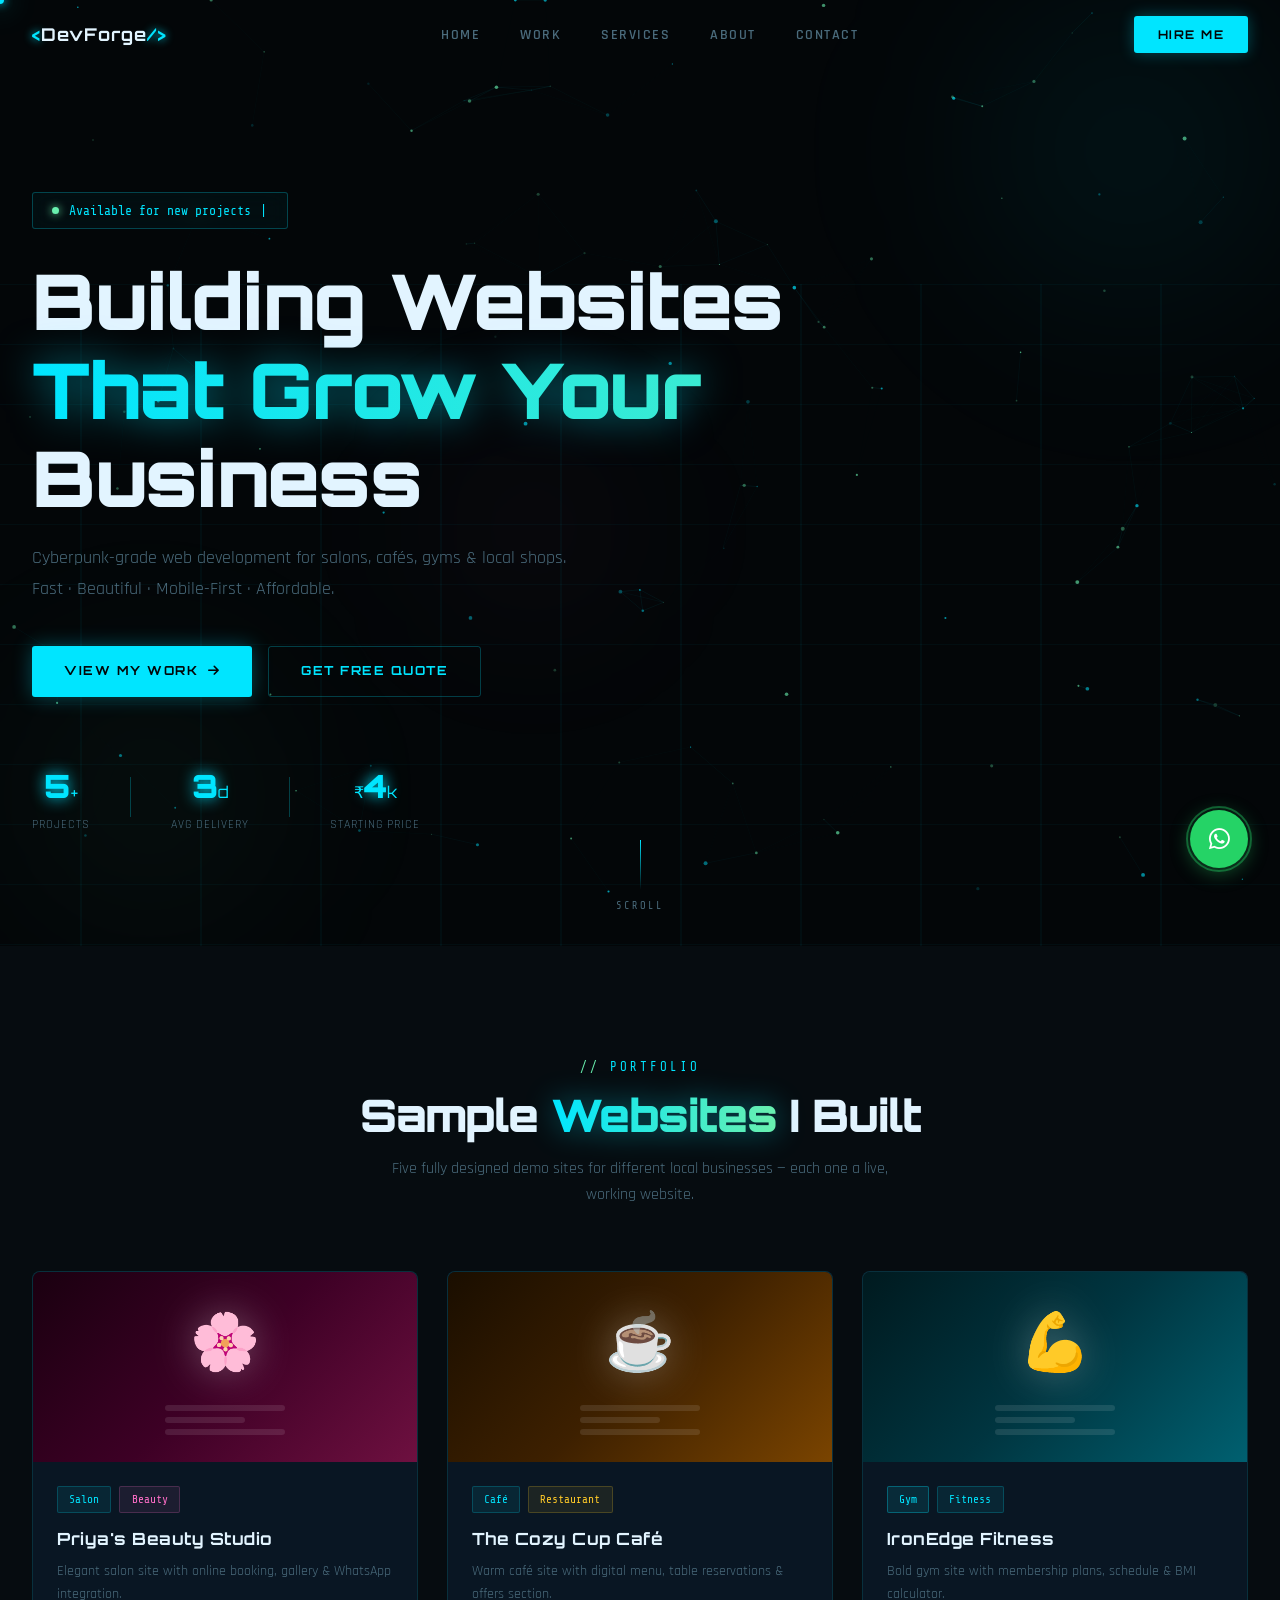
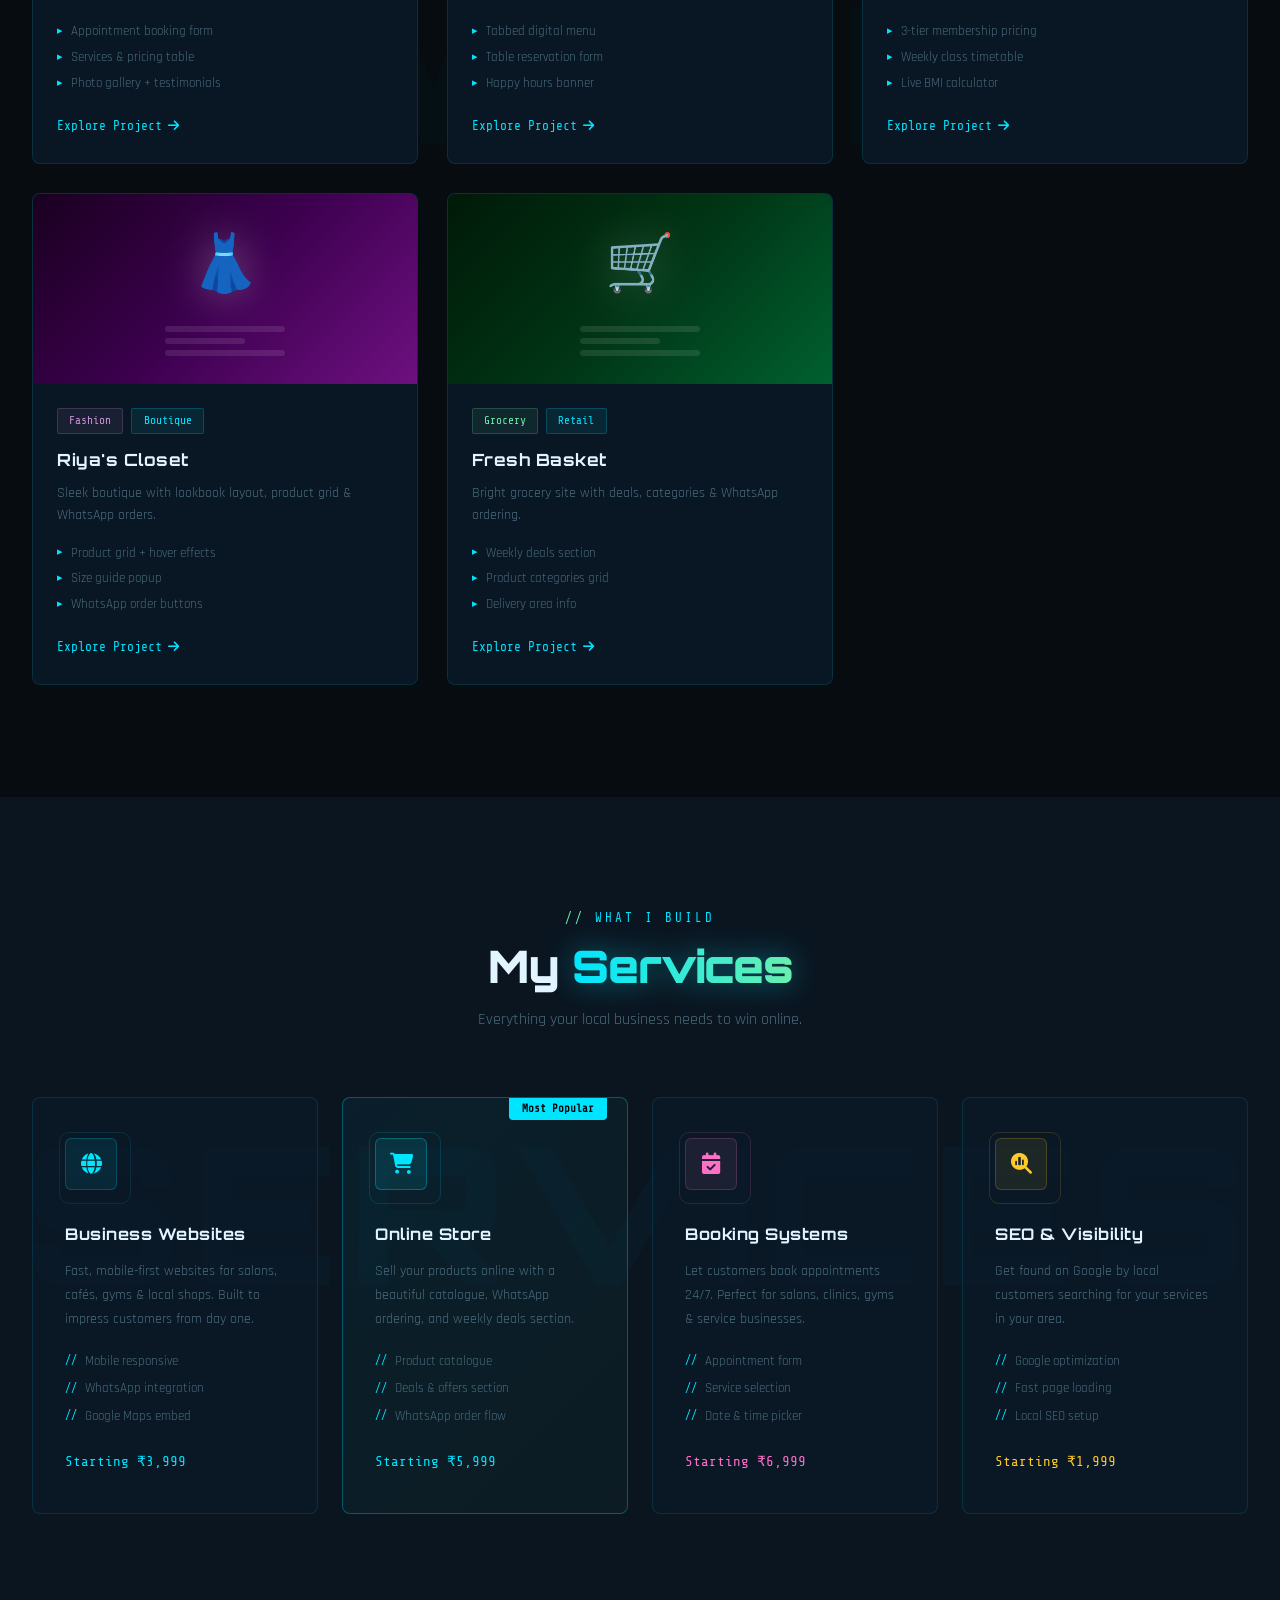
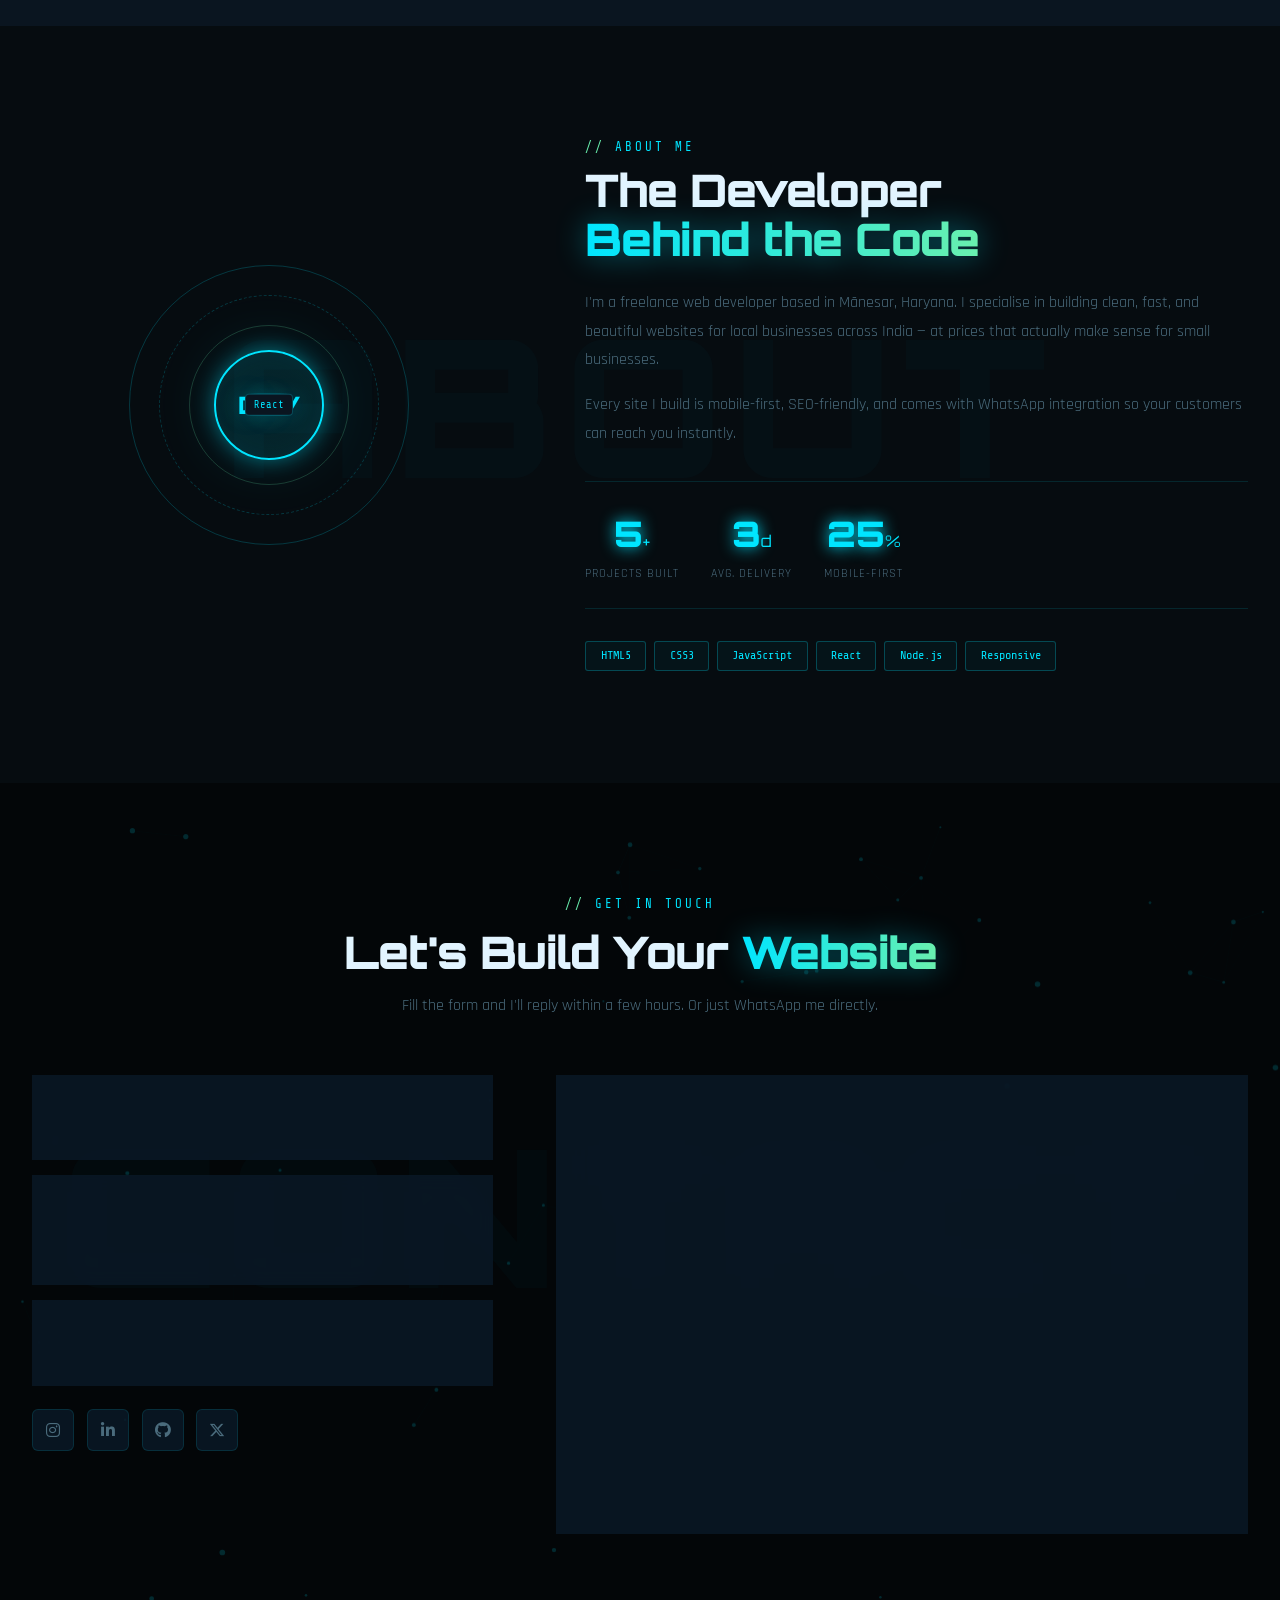
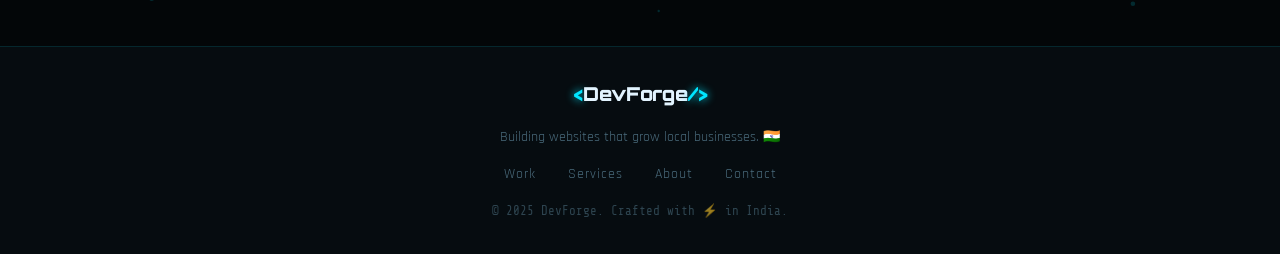
==== commit 6d55a7a4: "Update links to remove relative path references" ====
--- a/index.html
+++ b/index.html
@@ -125,7 +125,7 @@
               </div>
             </div>
             <div class="p-card-overlay">
-              <a href="../salon  beauty parlour/index.html" class="overlay-btn magnetic" target="_blank">View Live →</a>
+              <a href="salon  beauty parlour/index.html" class="overlay-btn magnetic" target="_blank">View Live →</a>
             </div>
           </div>
           <div class="p-card-body">
@@ -140,7 +140,7 @@
               <li>Services & pricing table</li>
               <li>Photo gallery + testimonials</li>
             </ul>
-            <a href="../salon  beauty parlour/index.html" class="p-link magnetic" target="_blank">Explore Project <i class="fa-solid fa-arrow-right"></i></a>
+            <a href="salon  beauty parlour/index.html" class="p-link magnetic" target="_blank">Explore Project <i class="fa-solid fa-arrow-right"></i></a>
           </div>
         </div>
 
@@ -154,7 +154,7 @@
               </div>
             </div>
             <div class="p-card-overlay">
-              <a href="../Café  Restaurant/index.html" class="overlay-btn magnetic" target="_blank">View Live →</a>
+              <a href="Café  Restaurant/index.html" class="overlay-btn magnetic" target="_blank">View Live →</a>
             </div>
           </div>
           <div class="p-card-body">
@@ -169,7 +169,7 @@
               <li>Table reservation form</li>
               <li>Happy hours banner</li>
             </ul>
-            <a href="../Café  Restaurant/index.html" class="p-link magnetic" target="_blank">Explore Project <i class="fa-solid fa-arrow-right"></i></a>
+            <a href="Café  Restaurant/index.html" class="p-link magnetic" target="_blank">Explore Project <i class="fa-solid fa-arrow-right"></i></a>
           </div>
         </div>
 
@@ -183,7 +183,7 @@
               </div>
             </div>
             <div class="p-card-overlay">
-              <a href="../gym fitness studio/index.html" class="overlay-btn magnetic" target="_blank">View Live →</a>
+              <a href="gym fitness studio/index.html" class="overlay-btn magnetic" target="_blank">View Live →</a>
             </div>
           </div>
           <div class="p-card-body">
@@ -198,7 +198,7 @@
               <li>Weekly class timetable</li>
               <li>Live BMI calculator</li>
             </ul>
-            <a href="../gym fitness studio/index.html" class="p-link magnetic" target="_blank">Explore Project <i class="fa-solid fa-arrow-right"></i></a>
+            <a href="gym fitness studio/index.html" class="p-link magnetic" target="_blank">Explore Project <i class="fa-solid fa-arrow-right"></i></a>
           </div>
         </div>
 
@@ -212,7 +212,7 @@
               </div>
             </div>
             <div class="p-card-overlay">
-              <a href="../clothing fashion boutique/index.html" class="overlay-btn magnetic" target="_blank">View Live →</a>
+              <a href="clothing fashion boutique/index.html" class="overlay-btn magnetic" target="_blank">View Live →</a>
             </div>
           </div>
           <div class="p-card-body">
@@ -227,7 +227,7 @@
               <li>Size guide popup</li>
               <li>WhatsApp order buttons</li>
             </ul>
-            <a href="../clothing fashion boutique/index.html" class="p-link magnetic" target="_blank">Explore Project <i class="fa-solid fa-arrow-right"></i></a>
+            <a href="clothing fashion boutique/index.html" class="p-link magnetic" target="_blank">Explore Project <i class="fa-solid fa-arrow-right"></i></a>
           </div>
         </div>
 
@@ -241,7 +241,7 @@
               </div>
             </div>
             <div class="p-card-overlay">
-              <a href="../new kirana/kirana-store.html" class="overlay-btn magnetic" target="_blank">View Live →</a>
+              <a href="new kirana/kirana-store.html" class="overlay-btn magnetic" target="_blank">View Live →</a>
             </div>
           </div>
           <div class="p-card-body">
@@ -256,7 +256,7 @@
               <li>Product categories grid</li>
               <li>Delivery area info</li>
             </ul>
-            <a href="../new kirana/kirana-store.html" class="p-link magnetic" target="_blank">Explore Project <i class="fa-solid fa-arrow-right"></i></a>
+            <a href="new kirana/kirana-store.html" class="p-link magnetic" target="_blank">Explore Project <i class="fa-solid fa-arrow-right"></i></a>
           </div>
         </div>
 
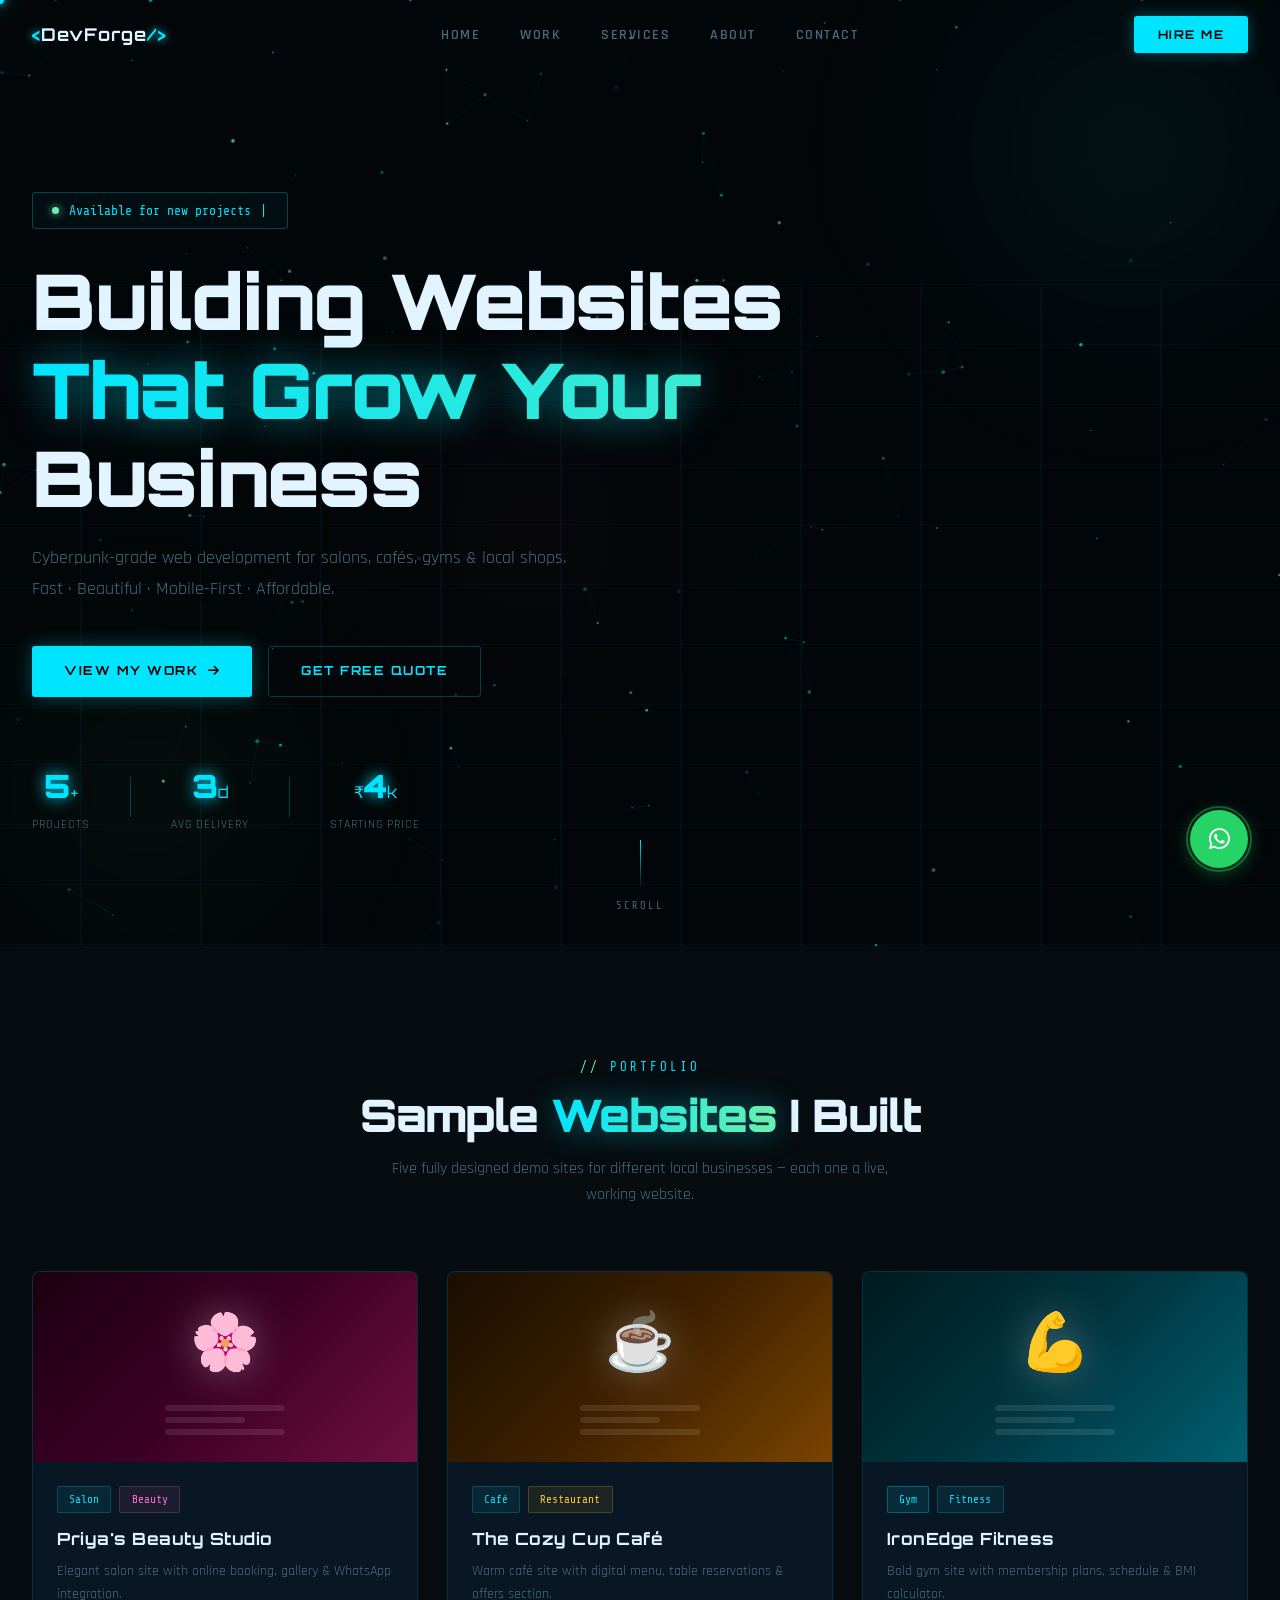
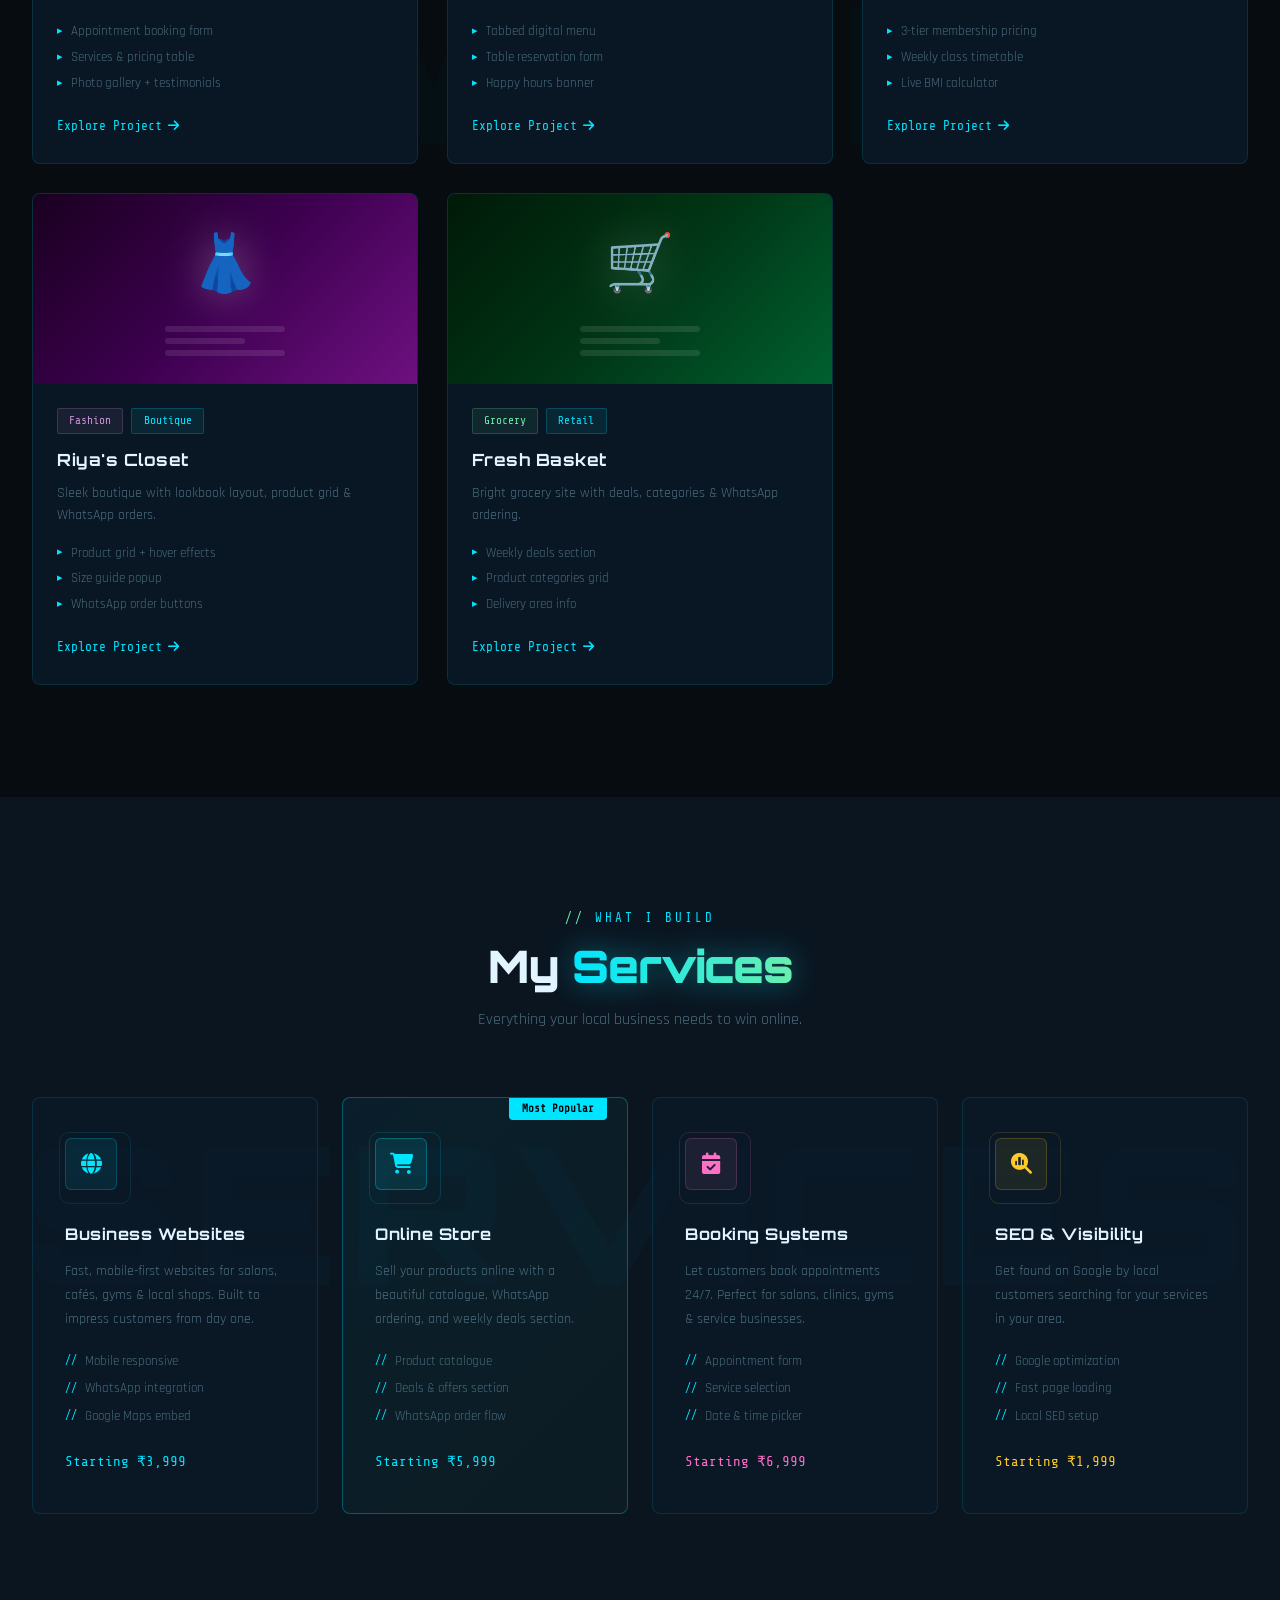
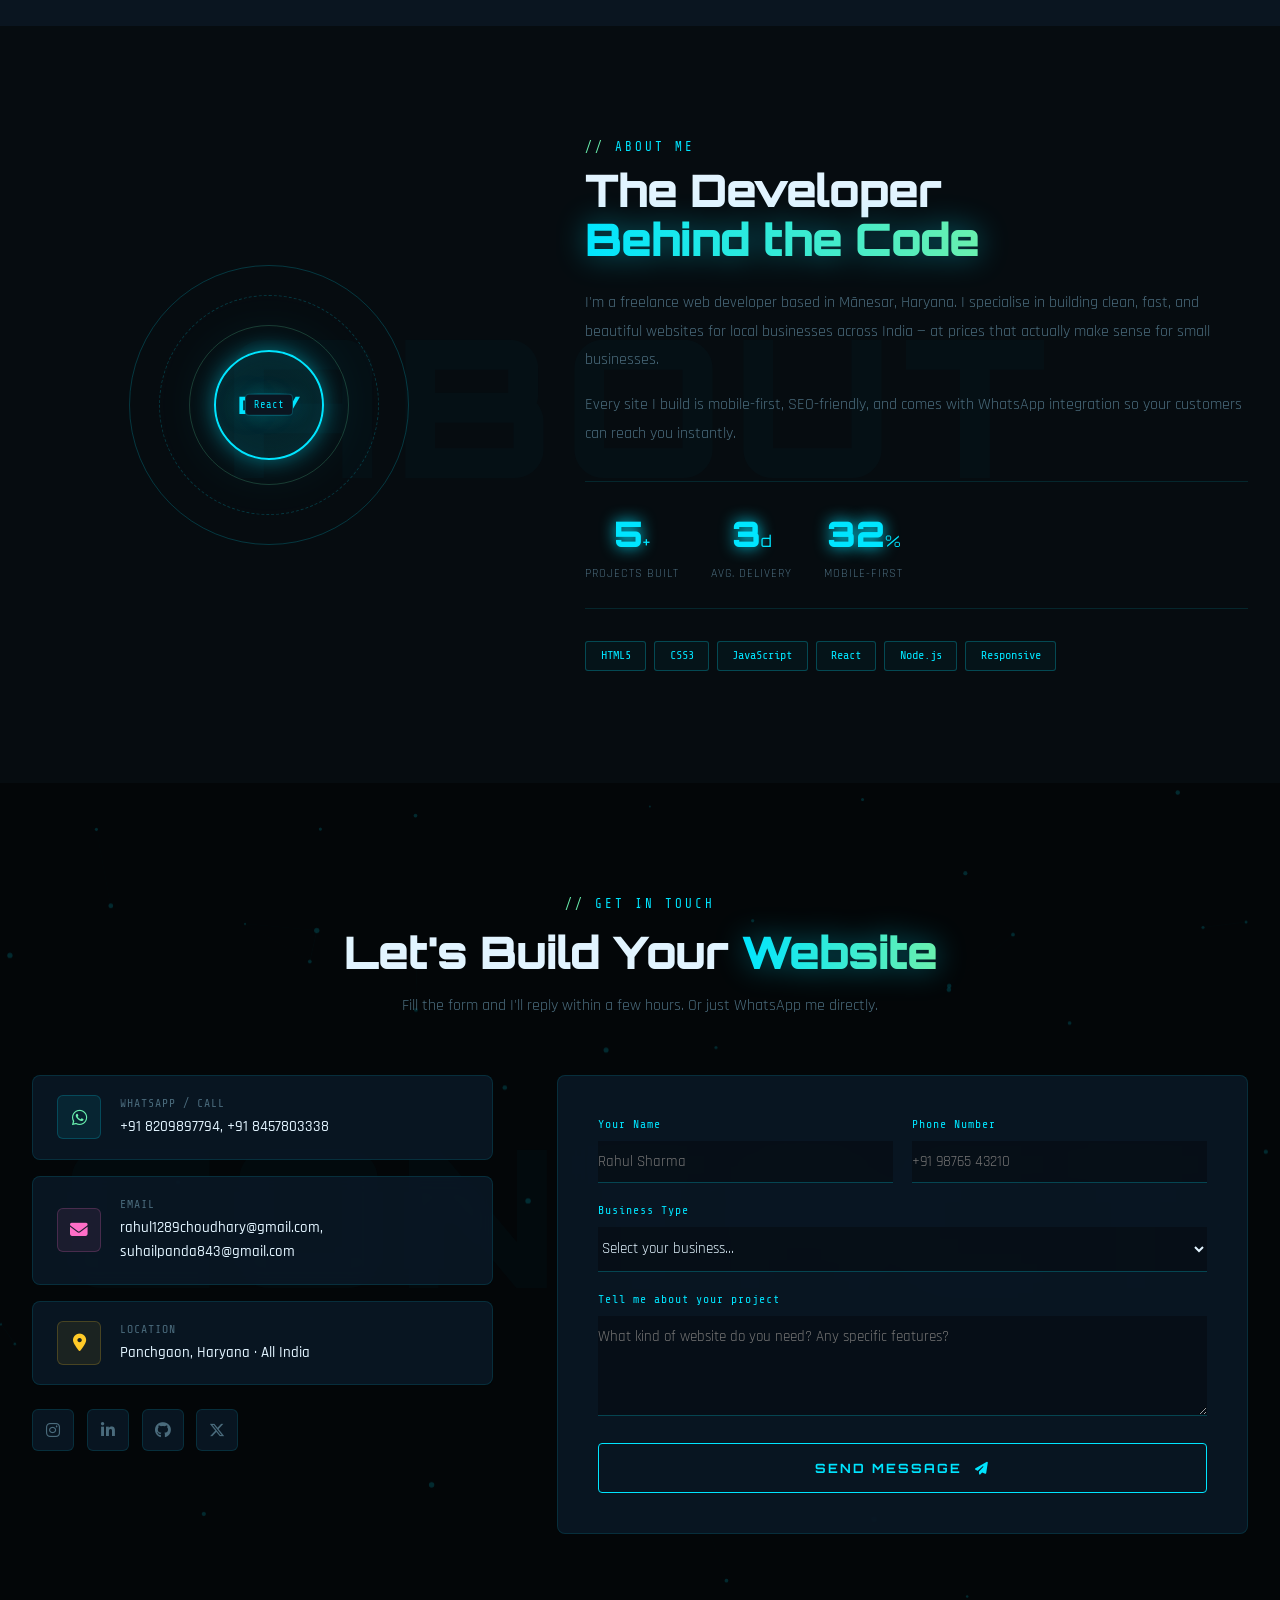
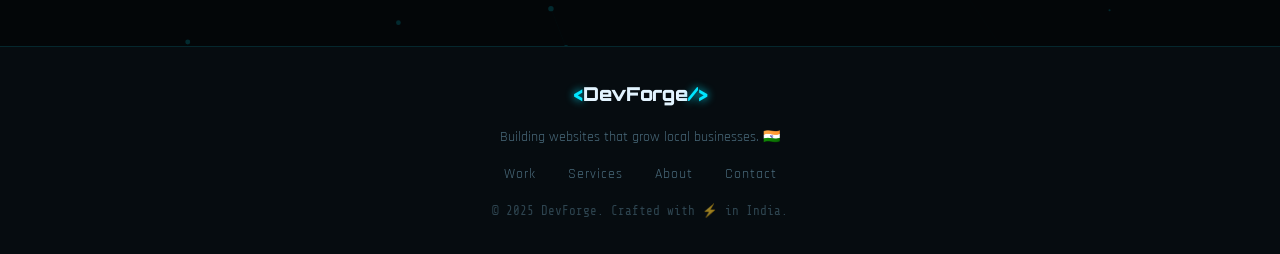
==== commit 16a9ecc0: "Update links to use relative paths" ====
--- a/index.html
+++ b/index.html
@@ -125,7 +125,7 @@
               </div>
             </div>
             <div class="p-card-overlay">
-              <a href="salon  beauty parlour/index.html" class="overlay-btn magnetic" target="_blank">View Live →</a>
+              <a href="./salon  beauty parlour/index.html" class="overlay-btn magnetic" target="_blank">View Live →</a>
             </div>
           </div>
           <div class="p-card-body">
@@ -140,7 +140,7 @@
               <li>Services & pricing table</li>
               <li>Photo gallery + testimonials</li>
             </ul>
-            <a href="salon  beauty parlour/index.html" class="p-link magnetic" target="_blank">Explore Project <i class="fa-solid fa-arrow-right"></i></a>
+            <a href="./salon  beauty parlour/index.html" class="p-link magnetic" target="_blank">Explore Project <i class="fa-solid fa-arrow-right"></i></a>
           </div>
         </div>
 
@@ -154,7 +154,7 @@
               </div>
             </div>
             <div class="p-card-overlay">
-              <a href="Café  Restaurant/index.html" class="overlay-btn magnetic" target="_blank">View Live →</a>
+              <a href="./Café  Restaurant/index.html" class="overlay-btn magnetic" target="_blank">View Live →</a>
             </div>
           </div>
           <div class="p-card-body">
@@ -169,7 +169,7 @@
               <li>Table reservation form</li>
               <li>Happy hours banner</li>
             </ul>
-            <a href="Café  Restaurant/index.html" class="p-link magnetic" target="_blank">Explore Project <i class="fa-solid fa-arrow-right"></i></a>
+            <a href="./Café  Restaurant/index.html" class="p-link magnetic" target="_blank">Explore Project <i class="fa-solid fa-arrow-right"></i></a>
           </div>
         </div>
 
@@ -183,7 +183,7 @@
               </div>
             </div>
             <div class="p-card-overlay">
-              <a href="gym fitness studio/index.html" class="overlay-btn magnetic" target="_blank">View Live →</a>
+              <a href="./gym fitness studio/index.html" class="overlay-btn magnetic" target="_blank">View Live →</a>
             </div>
           </div>
           <div class="p-card-body">
@@ -198,7 +198,7 @@
               <li>Weekly class timetable</li>
               <li>Live BMI calculator</li>
             </ul>
-            <a href="gym fitness studio/index.html" class="p-link magnetic" target="_blank">Explore Project <i class="fa-solid fa-arrow-right"></i></a>
+            <a href="./gym fitness studio/index.html" class="p-link magnetic" target="_blank">Explore Project <i class="fa-solid fa-arrow-right"></i></a>
           </div>
         </div>
 
@@ -212,7 +212,7 @@
               </div>
             </div>
             <div class="p-card-overlay">
-              <a href="clothing fashion boutique/index.html" class="overlay-btn magnetic" target="_blank">View Live →</a>
+              <a href="./clothing fashion boutique/index.html" class="overlay-btn magnetic" target="_blank">View Live →</a>
             </div>
           </div>
           <div class="p-card-body">
@@ -227,7 +227,7 @@
               <li>Size guide popup</li>
               <li>WhatsApp order buttons</li>
             </ul>
-            <a href="clothing fashion boutique/index.html" class="p-link magnetic" target="_blank">Explore Project <i class="fa-solid fa-arrow-right"></i></a>
+            <a href="./clothing fashion boutique/index.html" class="p-link magnetic" target="_blank">Explore Project <i class="fa-solid fa-arrow-right"></i></a>
           </div>
         </div>
 
@@ -241,7 +241,7 @@
               </div>
             </div>
             <div class="p-card-overlay">
-              <a href="new kirana/kirana-store.html" class="overlay-btn magnetic" target="_blank">View Live →</a>
+              <a href="./new kirana/kirana-store.html" class="overlay-btn magnetic" target="_blank">View Live →</a>
             </div>
           </div>
           <div class="p-card-body">
@@ -256,7 +256,7 @@
               <li>Product categories grid</li>
               <li>Delivery area info</li>
             </ul>
-            <a href="new kirana/kirana-store.html" class="p-link magnetic" target="_blank">Explore Project <i class="fa-solid fa-arrow-right"></i></a>
+            <a href="./new kirana/kirana-store.html" class="p-link magnetic" target="_blank">Explore Project <i class="fa-solid fa-arrow-right"></i></a>
           </div>
         </div>
 
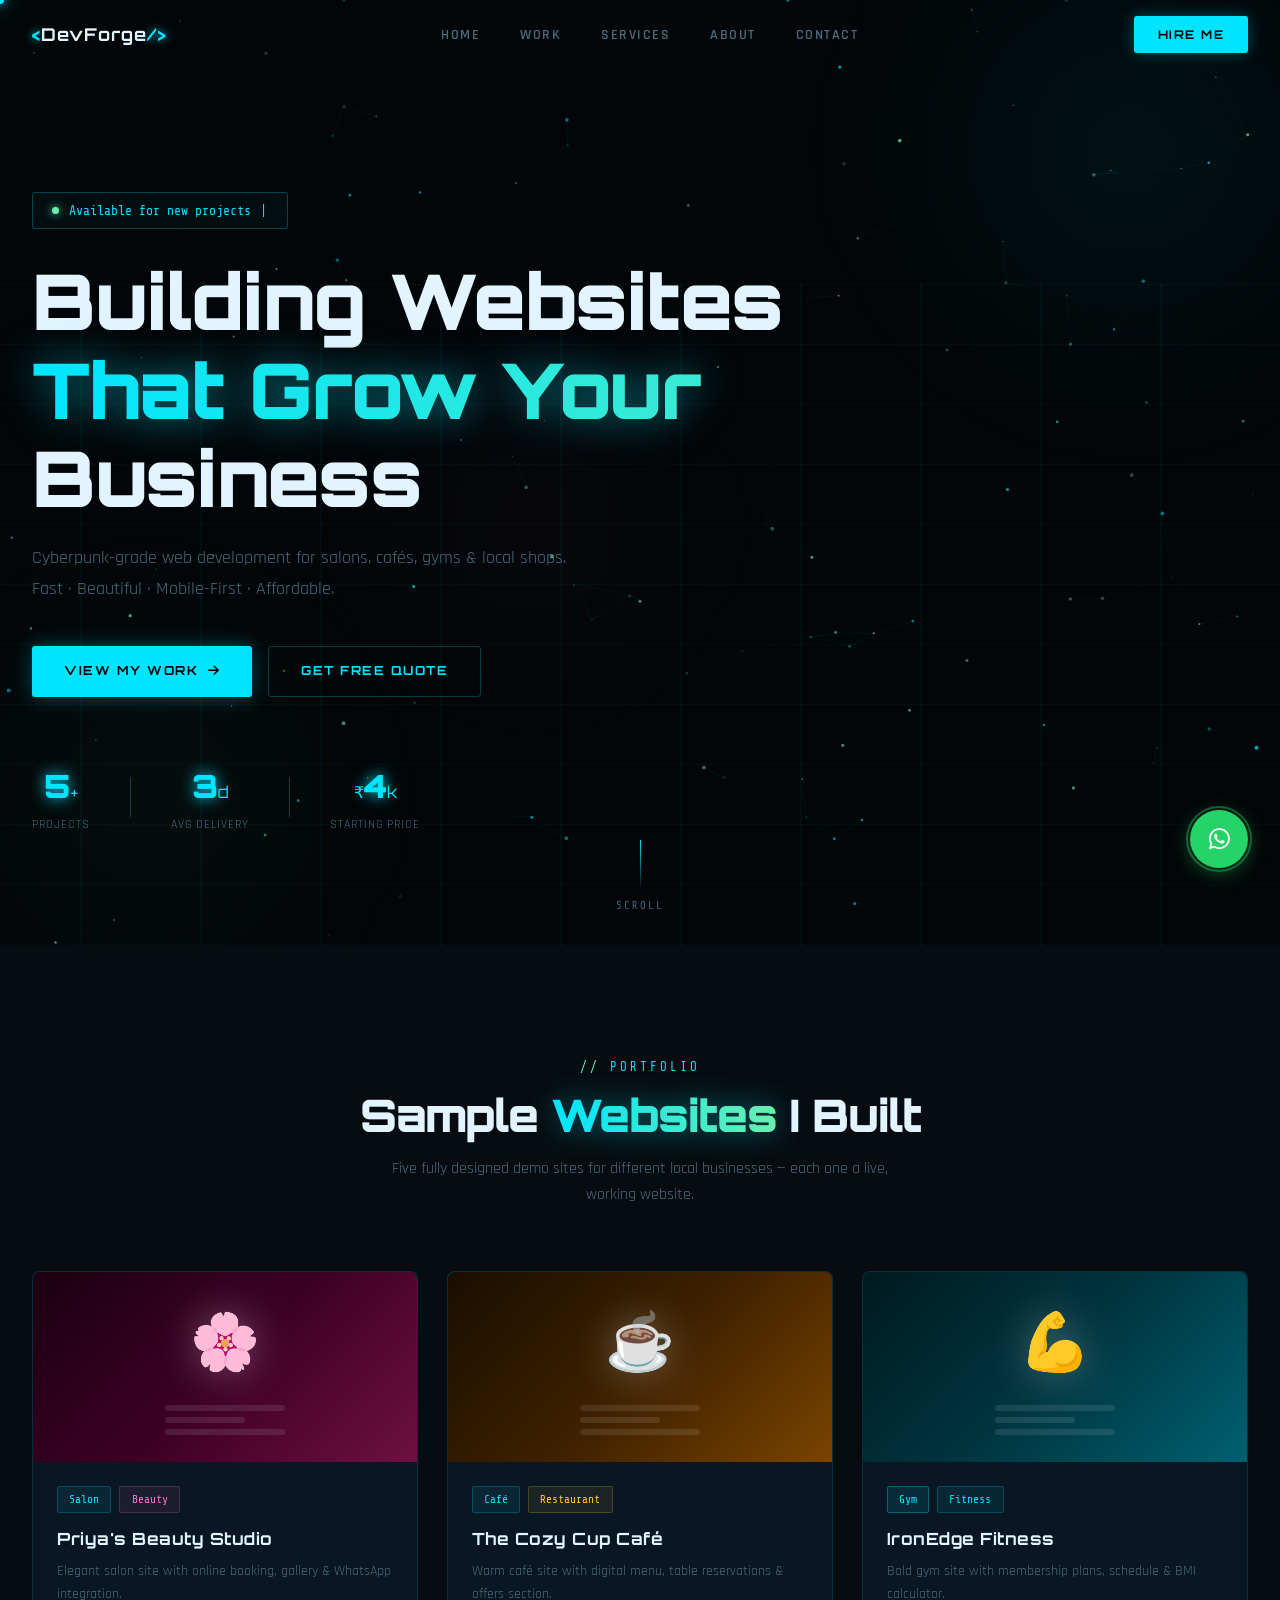
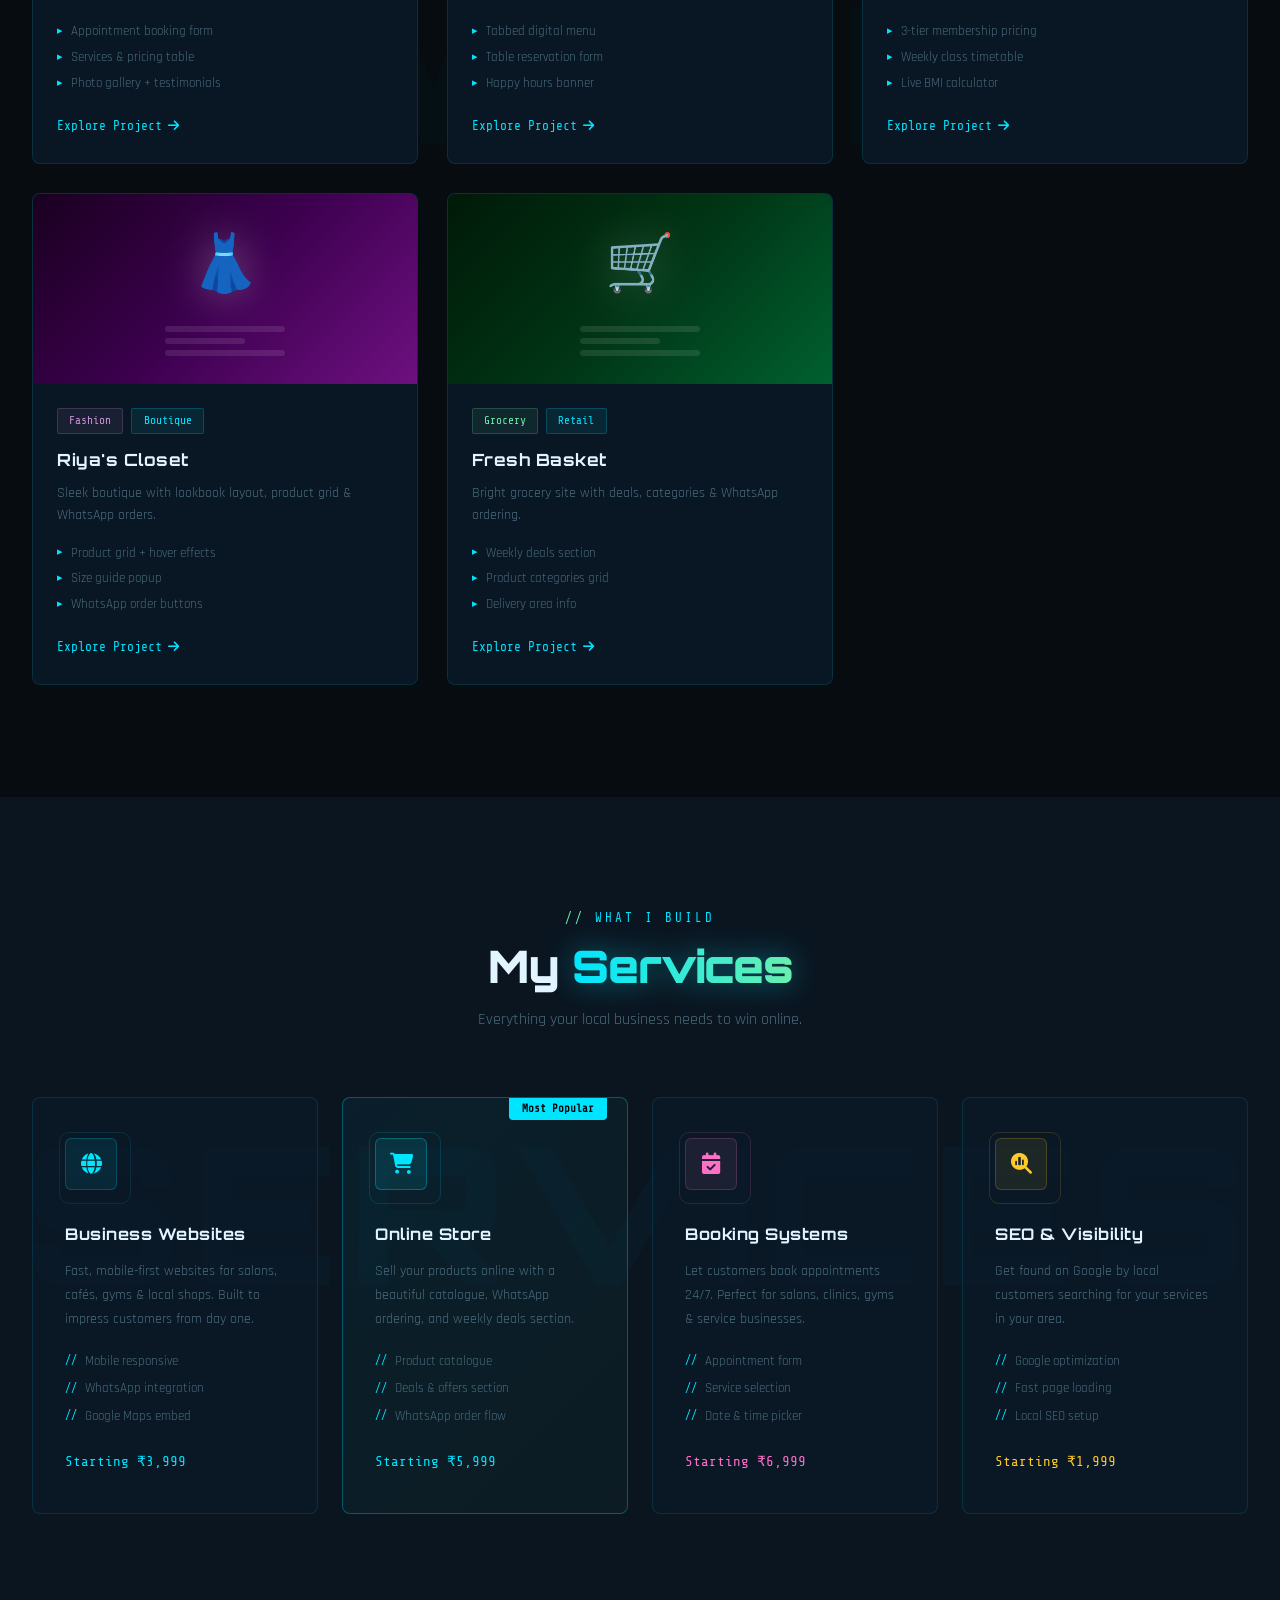
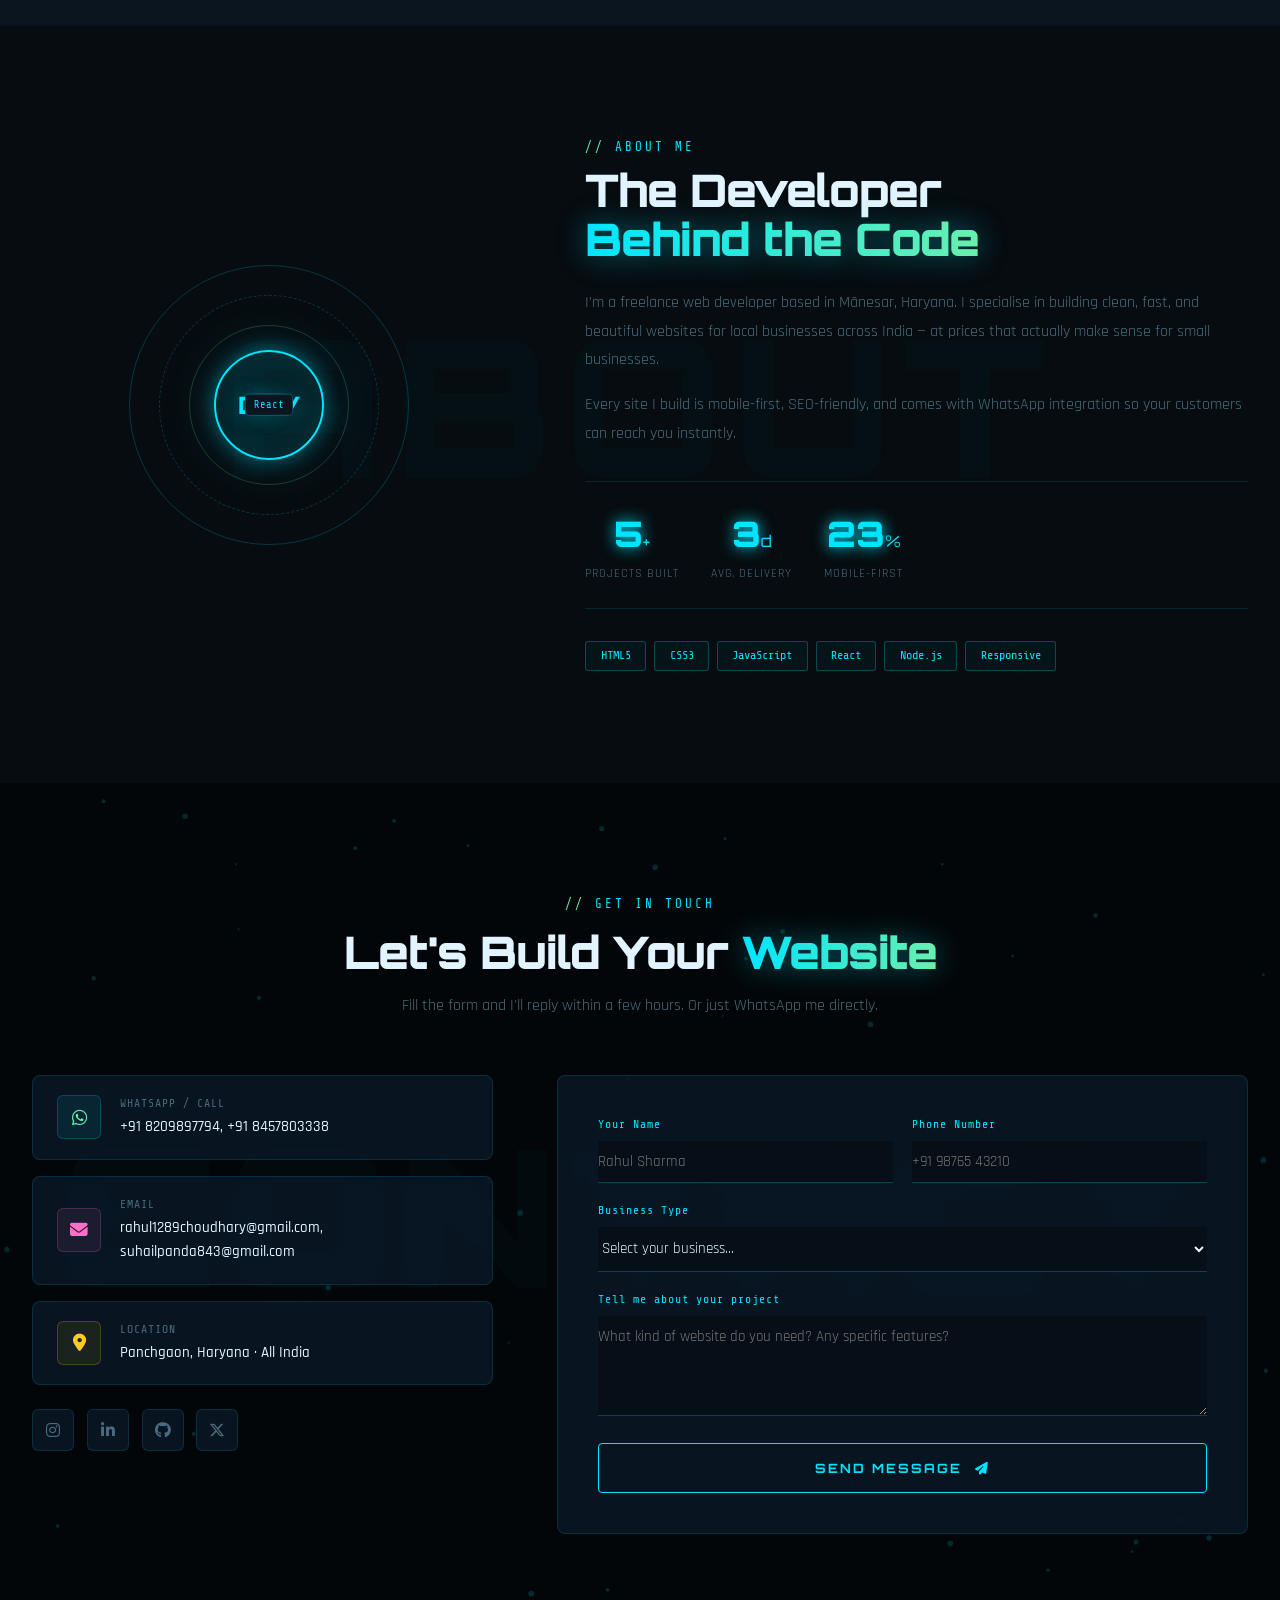
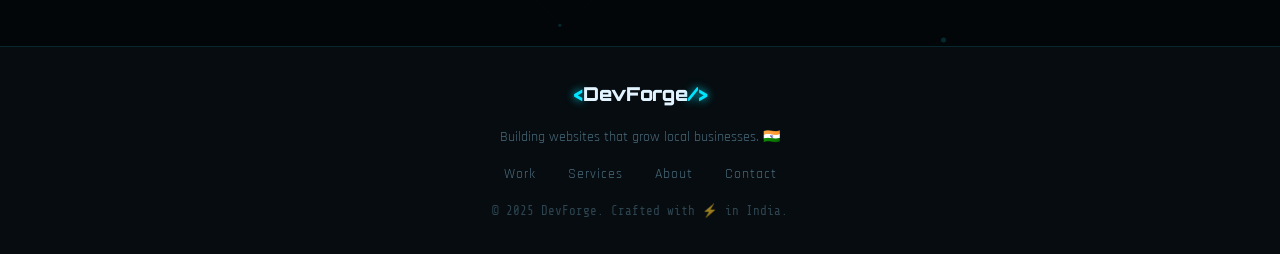
==== commit 23d5f0c1: "Update index.html" ====
--- a/index.html
+++ b/index.html
@@ -125,7 +125,7 @@
               </div>
             </div>
             <div class="p-card-overlay">
-              <a href="./salon  beauty parlour/index.html" class="overlay-btn magnetic" target="_blank">View Live →</a>
+              <a href="./salon-beauty-parlour/index.html" class="overlay-btn magnetic" target="_blank">View Live →</a>
             </div>
           </div>
           <div class="p-card-body">
@@ -140,7 +140,7 @@
               <li>Services & pricing table</li>
               <li>Photo gallery + testimonials</li>
             </ul>
-            <a href="./salon  beauty parlour/index.html" class="p-link magnetic" target="_blank">Explore Project <i class="fa-solid fa-arrow-right"></i></a>
+            <a href="./salon-beauty-parlour/index.html" class="p-link magnetic" target="_blank">Explore Project <i class="fa-solid fa-arrow-right"></i></a>
           </div>
         </div>
 
@@ -154,7 +154,7 @@
               </div>
             </div>
             <div class="p-card-overlay">
-              <a href="./Café  Restaurant/index.html" class="overlay-btn magnetic" target="_blank">View Live →</a>
+              <a href="./cafe-restaurant/index.html" class="overlay-btn magnetic" target="_blank">View Live →</a>
             </div>
           </div>
           <div class="p-card-body">
@@ -169,7 +169,7 @@
               <li>Table reservation form</li>
               <li>Happy hours banner</li>
             </ul>
-            <a href="./Café  Restaurant/index.html" class="p-link magnetic" target="_blank">Explore Project <i class="fa-solid fa-arrow-right"></i></a>
+            <a href="./cafe-restaurant/index.html" class="p-link magnetic" target="_blank">Explore Project <i class="fa-solid fa-arrow-right"></i></a>
           </div>
         </div>
 
@@ -183,7 +183,7 @@
               </div>
             </div>
             <div class="p-card-overlay">
-              <a href="./gym fitness studio/index.html" class="overlay-btn magnetic" target="_blank">View Live →</a>
+              <a href="./gym-fitness-studio/index.html" class="overlay-btn magnetic" target="_blank">View Live →</a>
             </div>
           </div>
           <div class="p-card-body">
@@ -198,7 +198,7 @@
               <li>Weekly class timetable</li>
               <li>Live BMI calculator</li>
             </ul>
-            <a href="./gym fitness studio/index.html" class="p-link magnetic" target="_blank">Explore Project <i class="fa-solid fa-arrow-right"></i></a>
+            <a href="./gym-fitness-studio/index.html" class="p-link magnetic" target="_blank">Explore Project <i class="fa-solid fa-arrow-right"></i></a>
           </div>
         </div>
 
@@ -212,7 +212,7 @@
               </div>
             </div>
             <div class="p-card-overlay">
-              <a href="./clothing fashion boutique/index.html" class="overlay-btn magnetic" target="_blank">View Live →</a>
+              <a href="./clothing-fashion-boutique/index.html" class="overlay-btn magnetic" target="_blank">View Live →</a>
             </div>
           </div>
           <div class="p-card-body">
@@ -227,7 +227,7 @@
               <li>Size guide popup</li>
               <li>WhatsApp order buttons</li>
             </ul>
-            <a href="./clothing fashion boutique/index.html" class="p-link magnetic" target="_blank">Explore Project <i class="fa-solid fa-arrow-right"></i></a>
+            <a href="./clothing-fashion-boutique/index.html" class="p-link magnetic" target="_blank">Explore Project <i class="fa-solid fa-arrow-right"></i></a>
           </div>
         </div>
 
@@ -241,7 +241,7 @@
               </div>
             </div>
             <div class="p-card-overlay">
-              <a href="./new kirana/kirana-store.html" class="overlay-btn magnetic" target="_blank">View Live →</a>
+              <a href="./new-kirana/kirana-store.html" class="overlay-btn magnetic" target="_blank">View Live →</a>
             </div>
           </div>
           <div class="p-card-body">
@@ -256,7 +256,7 @@
               <li>Product categories grid</li>
               <li>Delivery area info</li>
             </ul>
-            <a href="./new kirana/kirana-store.html" class="p-link magnetic" target="_blank">Explore Project <i class="fa-solid fa-arrow-right"></i></a>
+            <a href="./new-kirana/kirana-store.html" class="p-link magnetic" target="_blank">Explore Project <i class="fa-solid fa-arrow-right"></i></a>
           </div>
         </div>
 
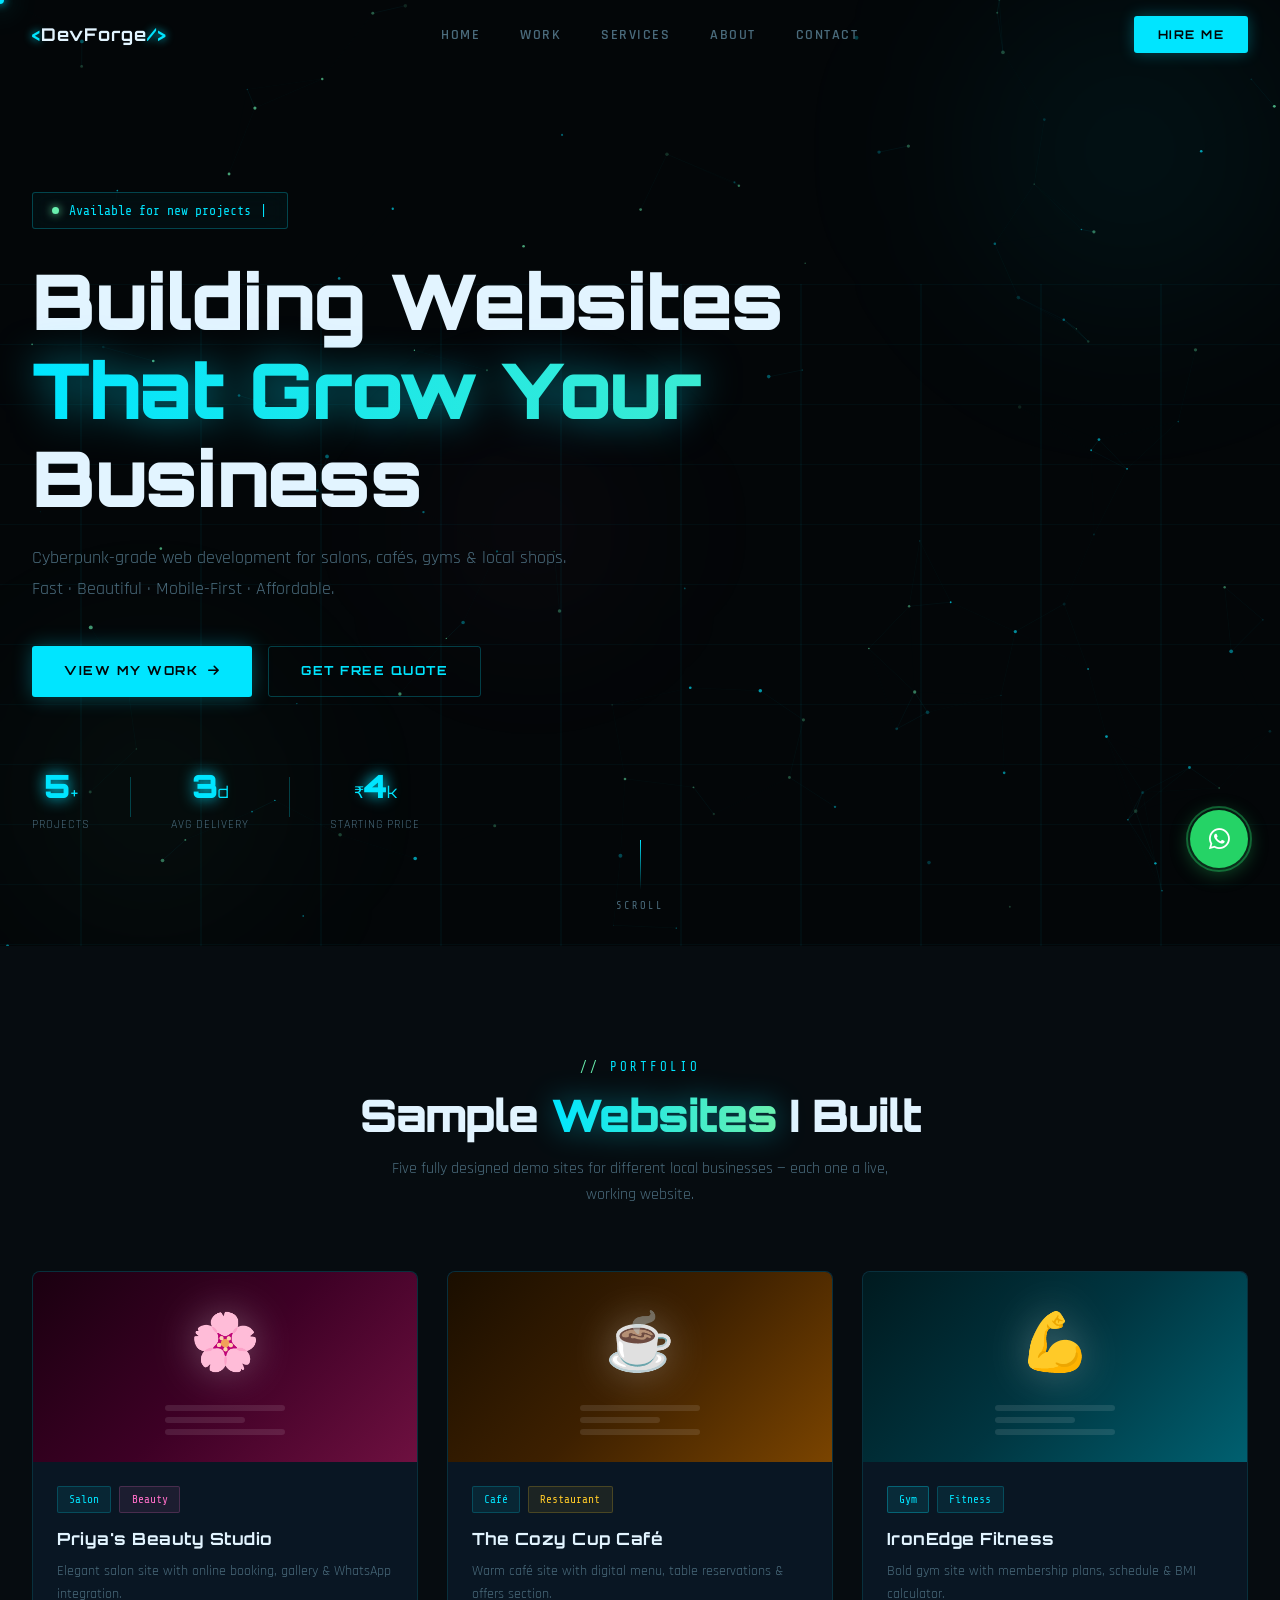
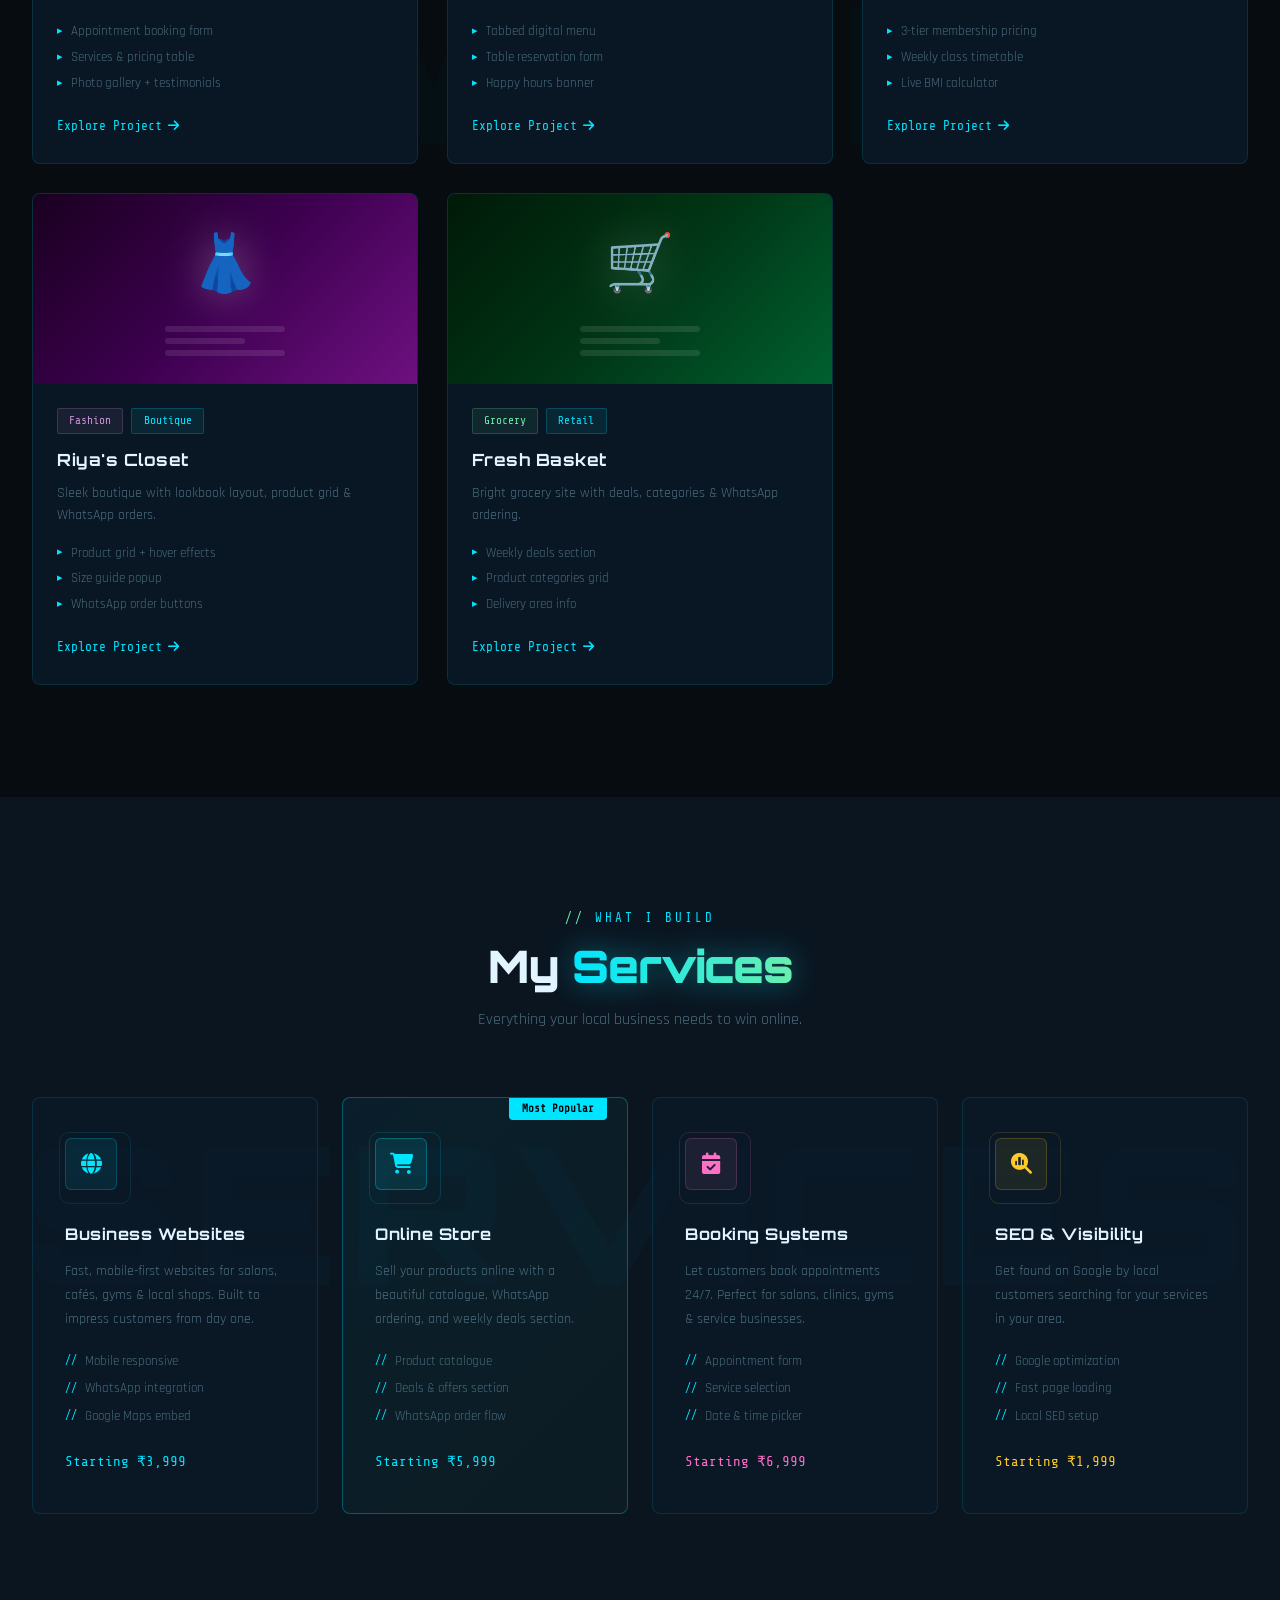
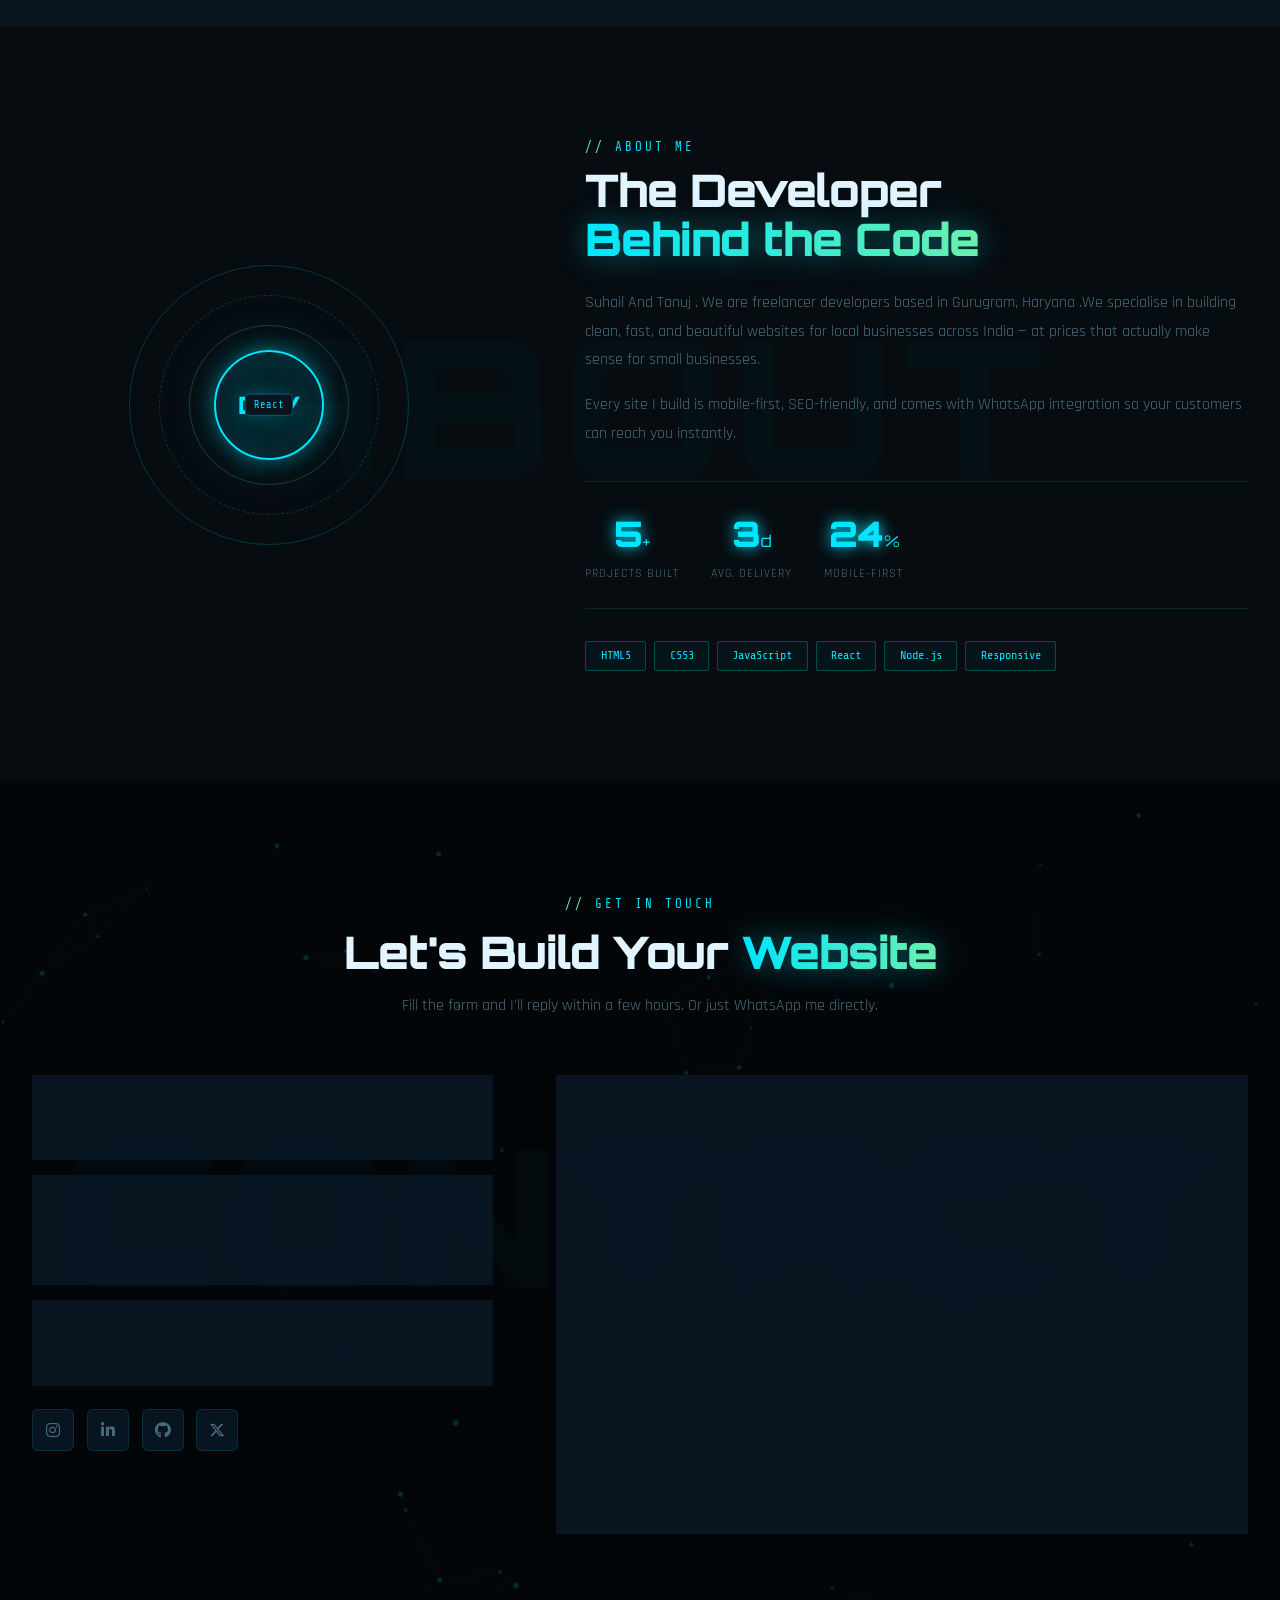
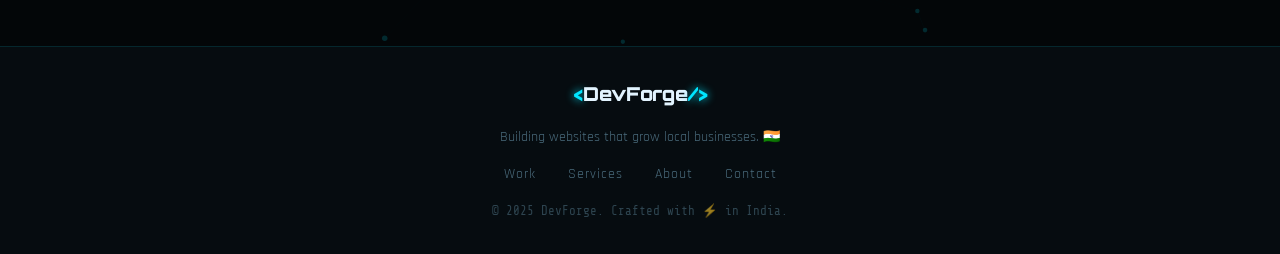
==== commit e00a809d: "Update about section with new developer information" ====
--- a/index.html
+++ b/index.html
@@ -363,7 +363,7 @@
         <div class="about-content reveal">
           <div class="section-tag"><span>//</span> ABOUT ME</div>
           <h2 class="section-title" style="text-align:left">The Developer<br/><span class="neon-text">Behind the Code</span></h2>
-          <p class="about-desc">I'm a freelance web developer based in Mānesar, Haryana. I specialise in building clean, fast, and beautiful websites for local businesses across India — at prices that actually make sense for small businesses.</p>
+          <p class="about-desc"> Suhail  And Tanuj . We are freelancer developers based in Gurugram, Haryana .We specialise in building clean, fast, and beautiful websites for local businesses across India — at prices that actually make sense for small businesses.</p>
           <p class="about-desc">Every site I build is mobile-first, SEO-friendly, and comes with WhatsApp integration so your customers can reach you instantly.</p>
 
           <div class="about-stats">
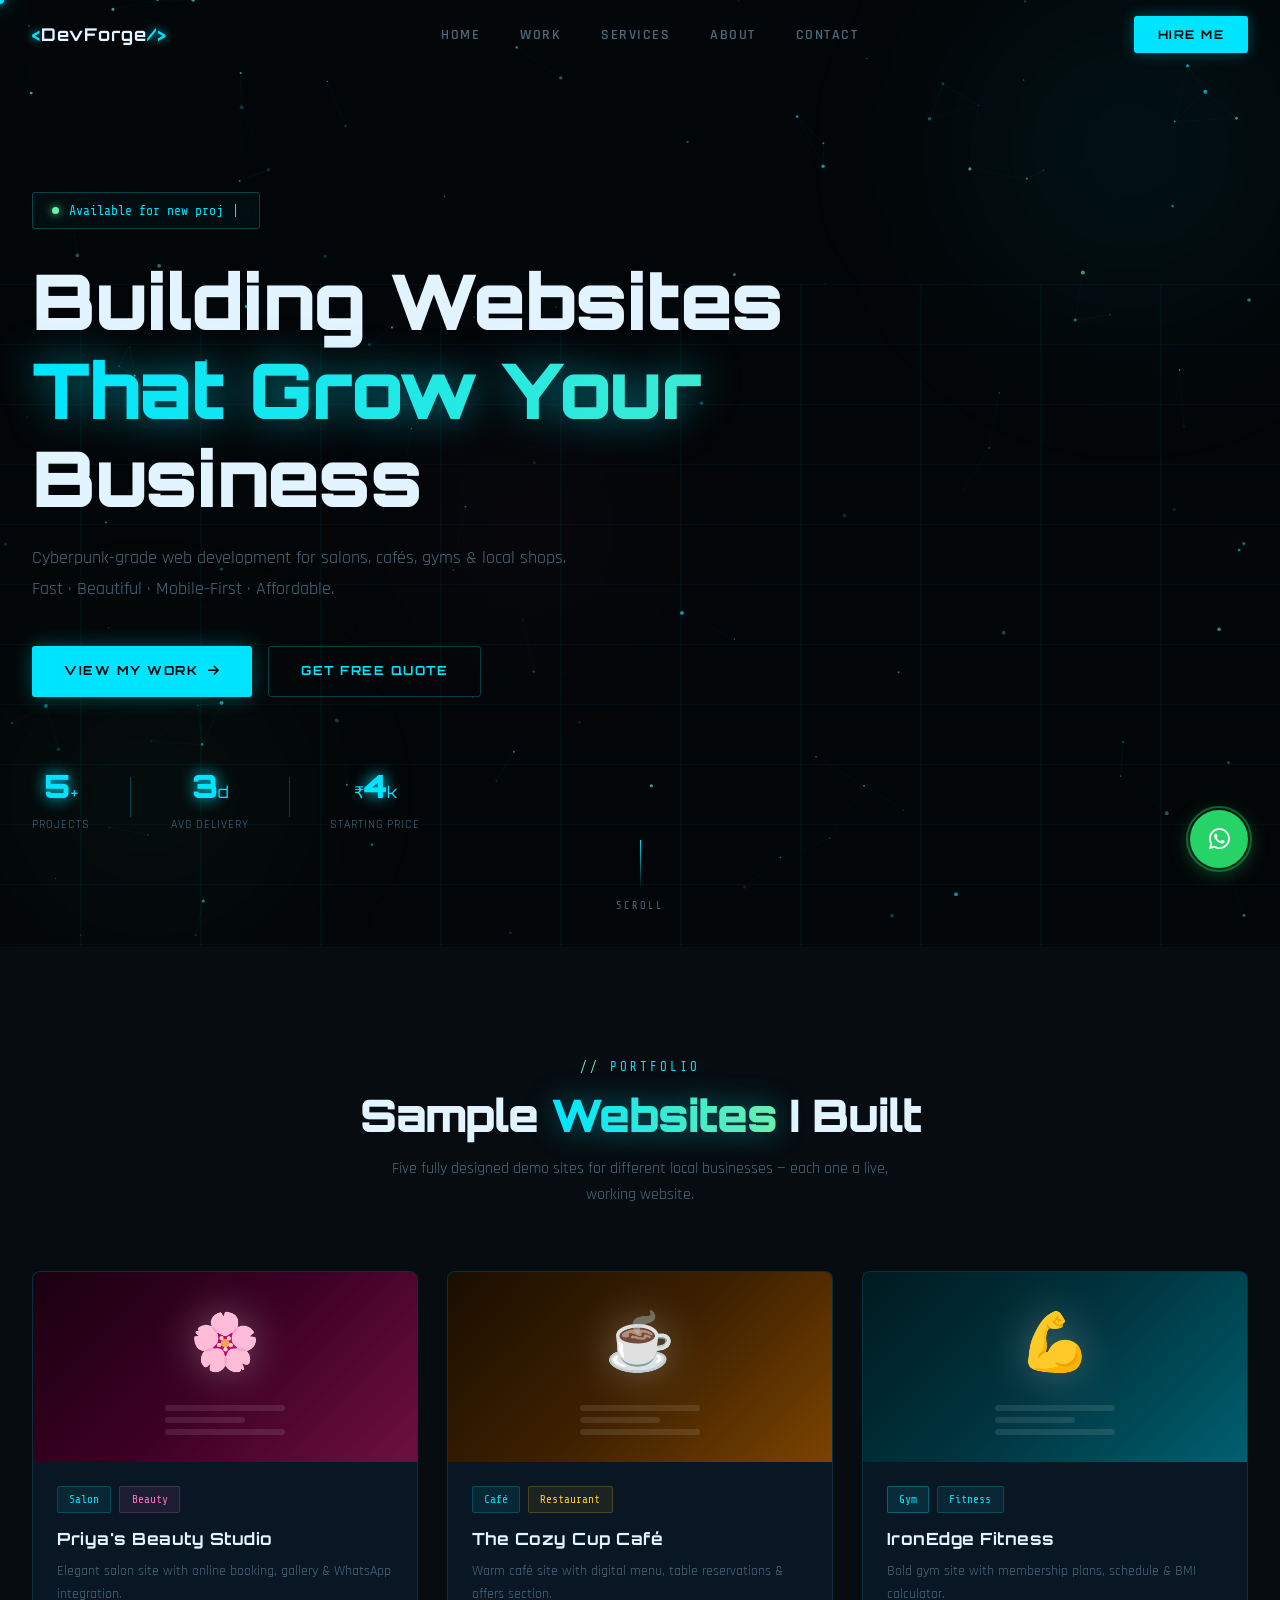
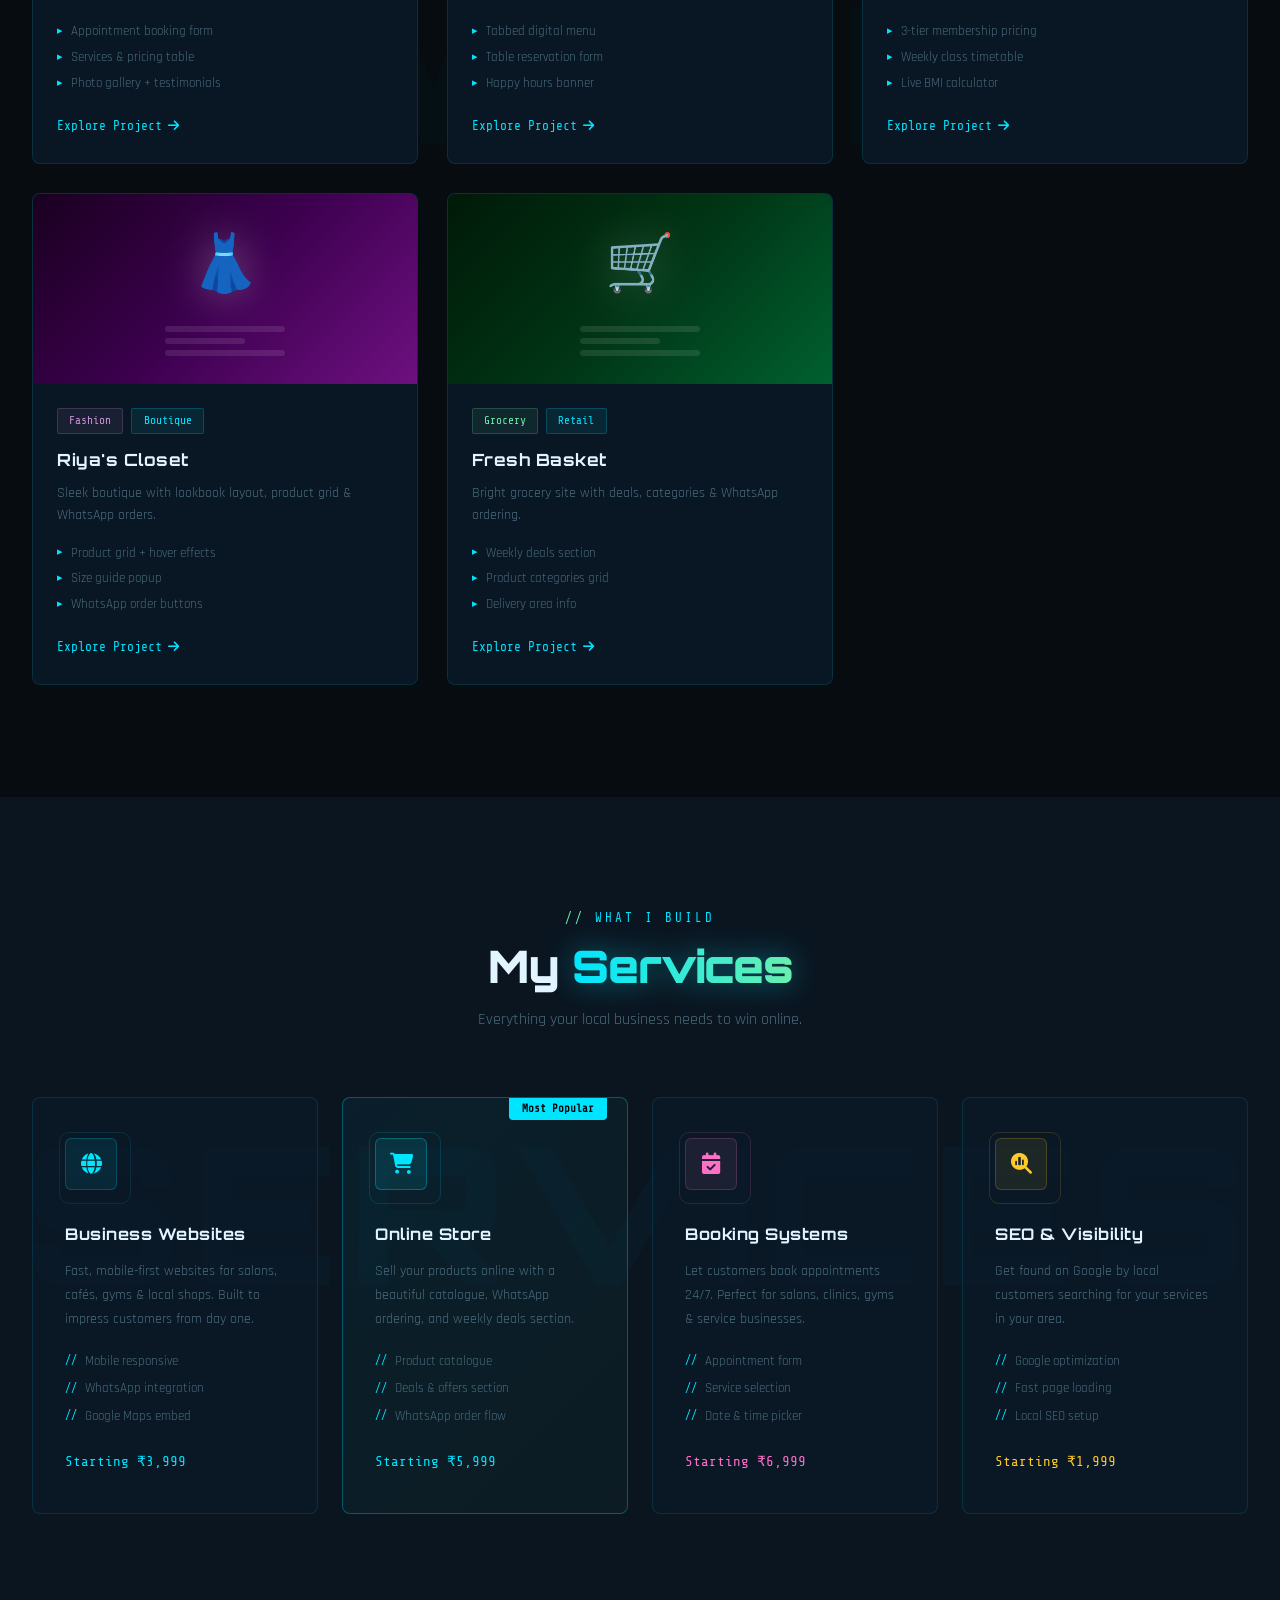
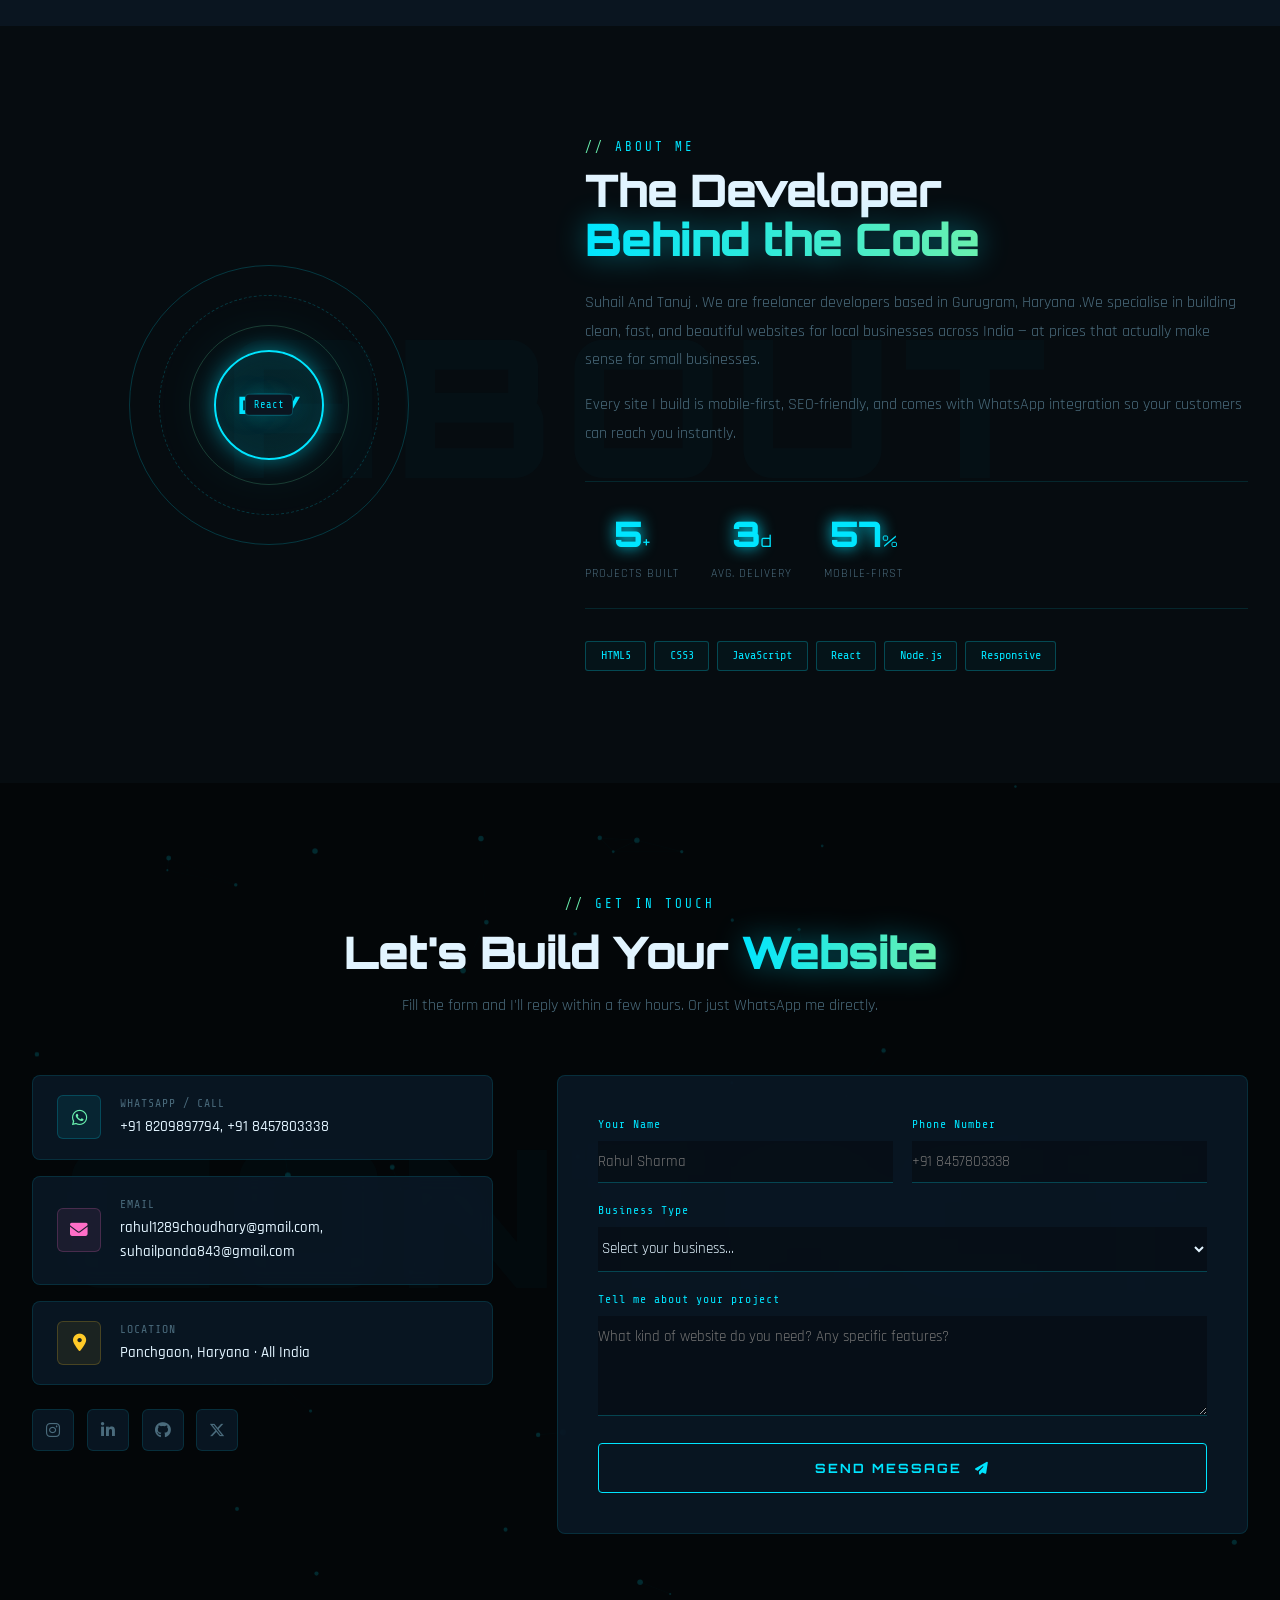
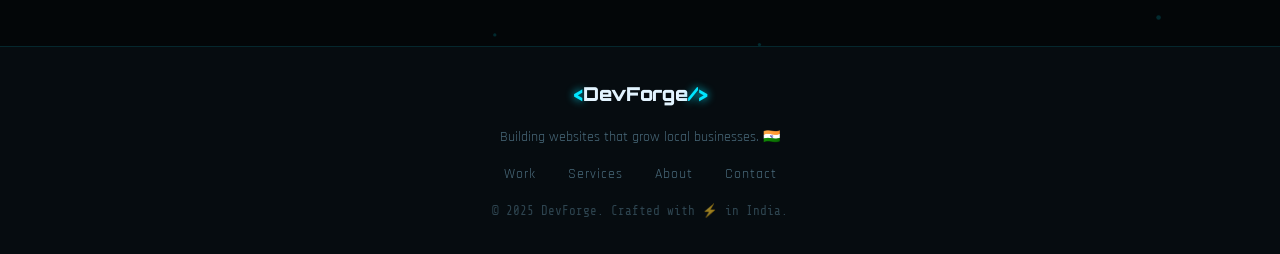
==== commit a07722e3: "Update phone number and WhatsApp link in index.html" ====
--- a/index.html
+++ b/index.html
@@ -449,7 +449,7 @@
               </div>
               <div class="form-field">
                 <label>Phone Number</label>
-                <input type="tel" placeholder="+91 98765 43210" required />
+                <input type="tel" placeholder="+91 8457803338" required />
                 <div class="field-line"></div>
               </div>
             </div>
@@ -500,7 +500,7 @@
   </footer>
 
   <!-- WhatsApp FAB -->
-  <a href="https://wa.me/919876543210" class="wa-fab magnetic" target="_blank" aria-label="WhatsApp">
+  <a href="https://wa.me/918209897794" class="wa-fab magnetic" target="_blank" aria-label="WhatsApp">
     <i class="fa-brands fa-whatsapp"></i>
     <div class="wa-pulse"></div>
   </a>
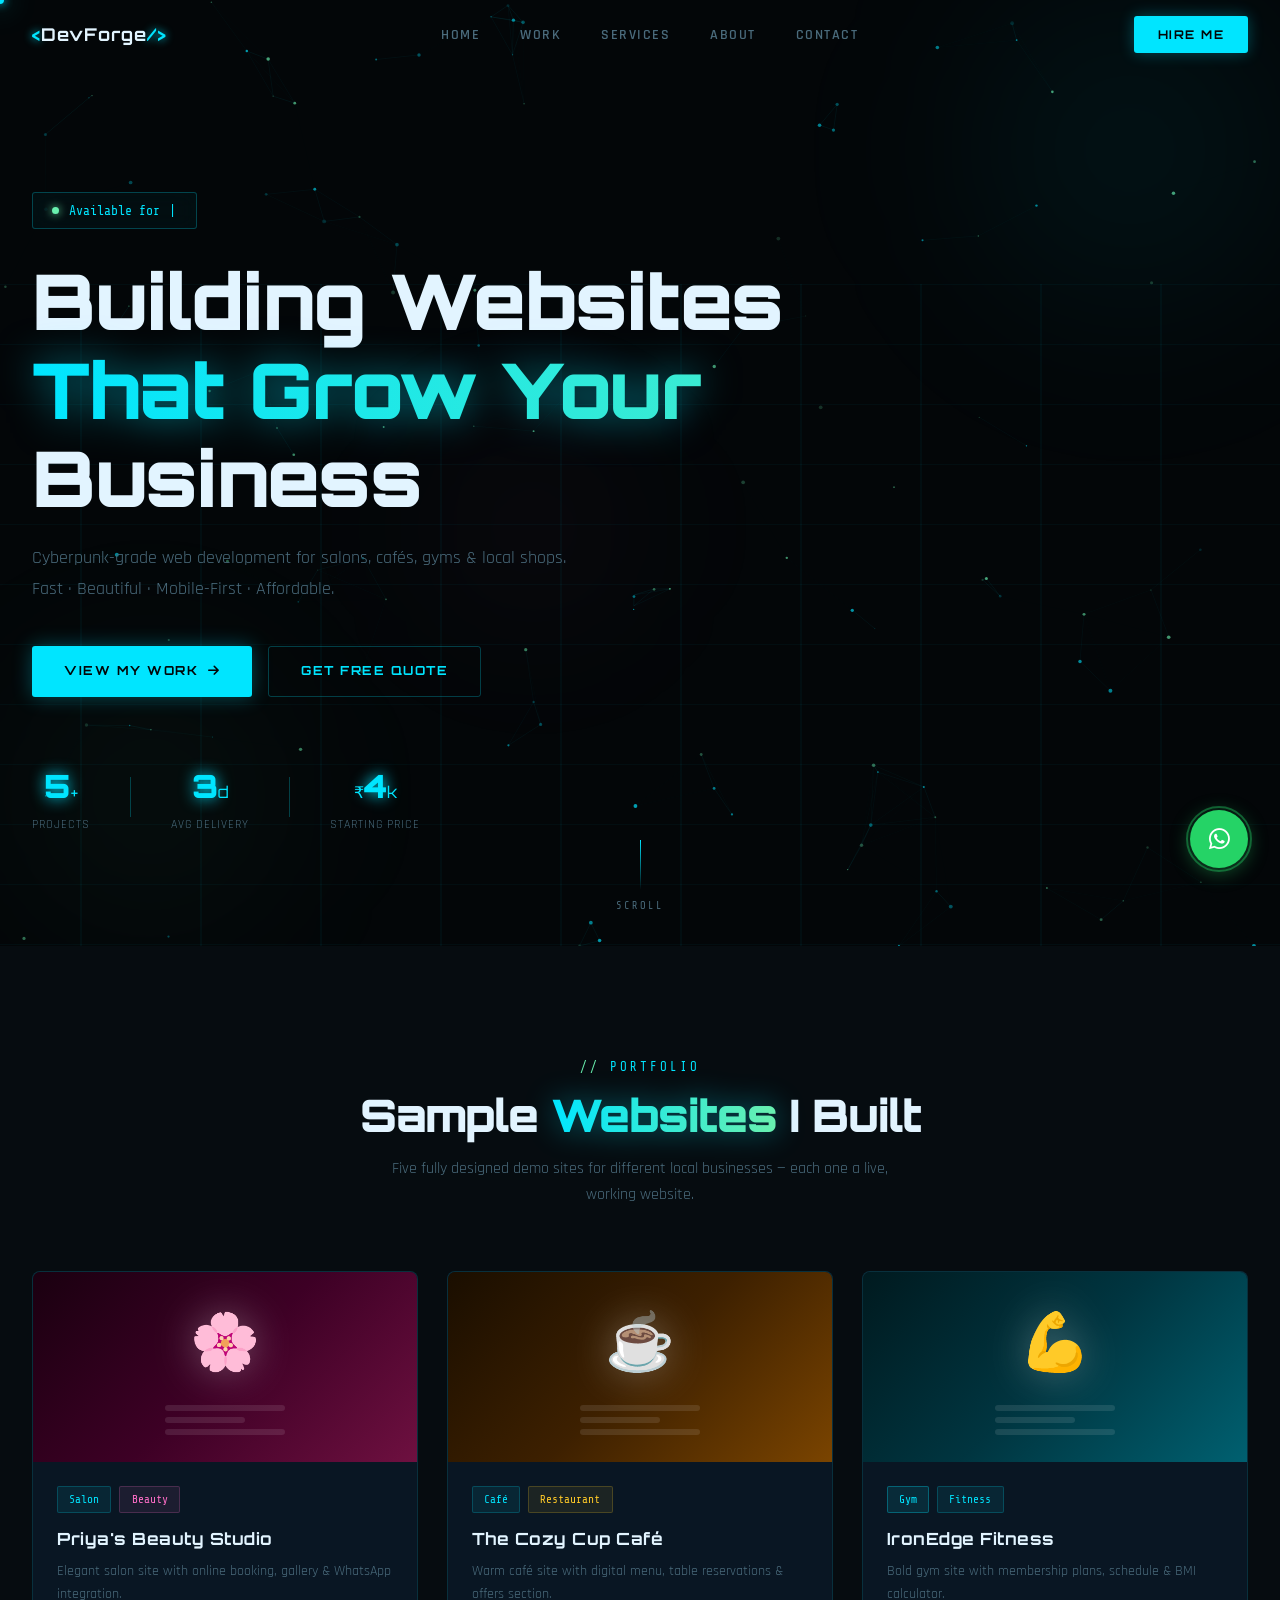
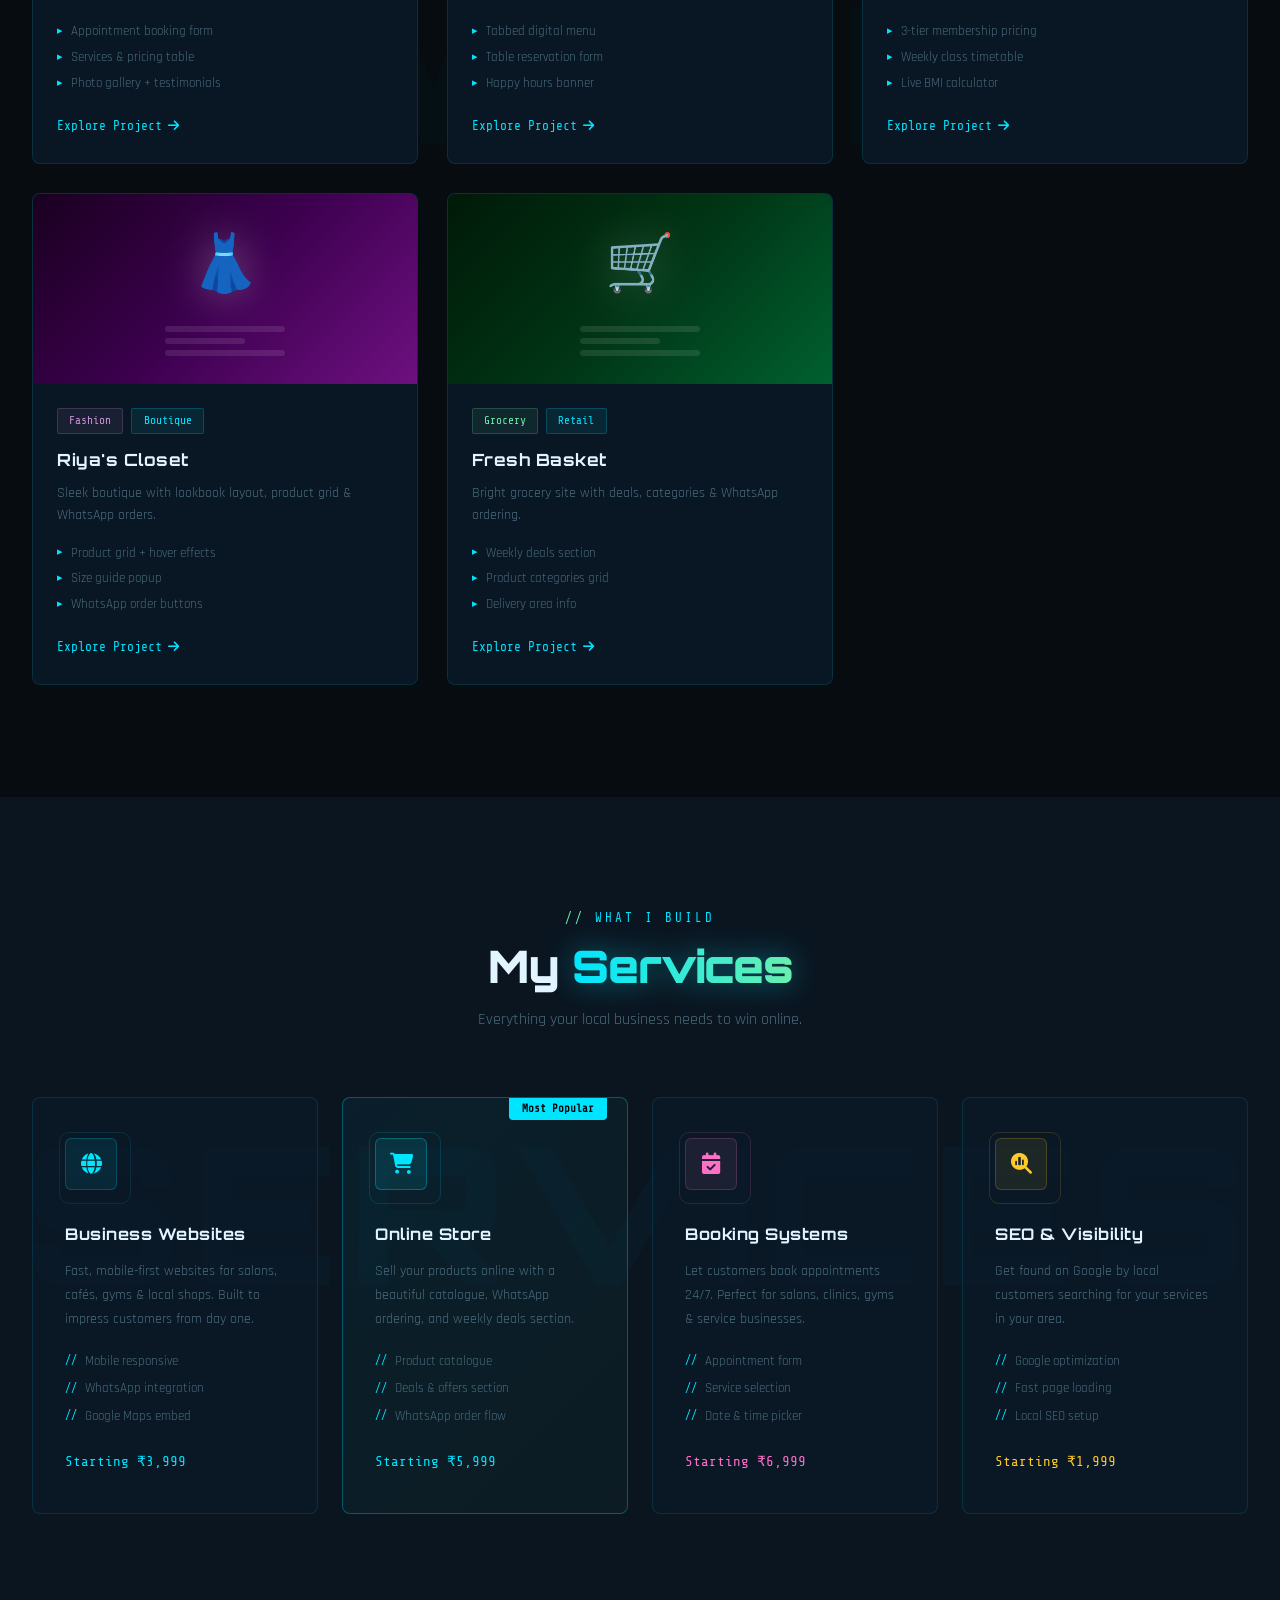
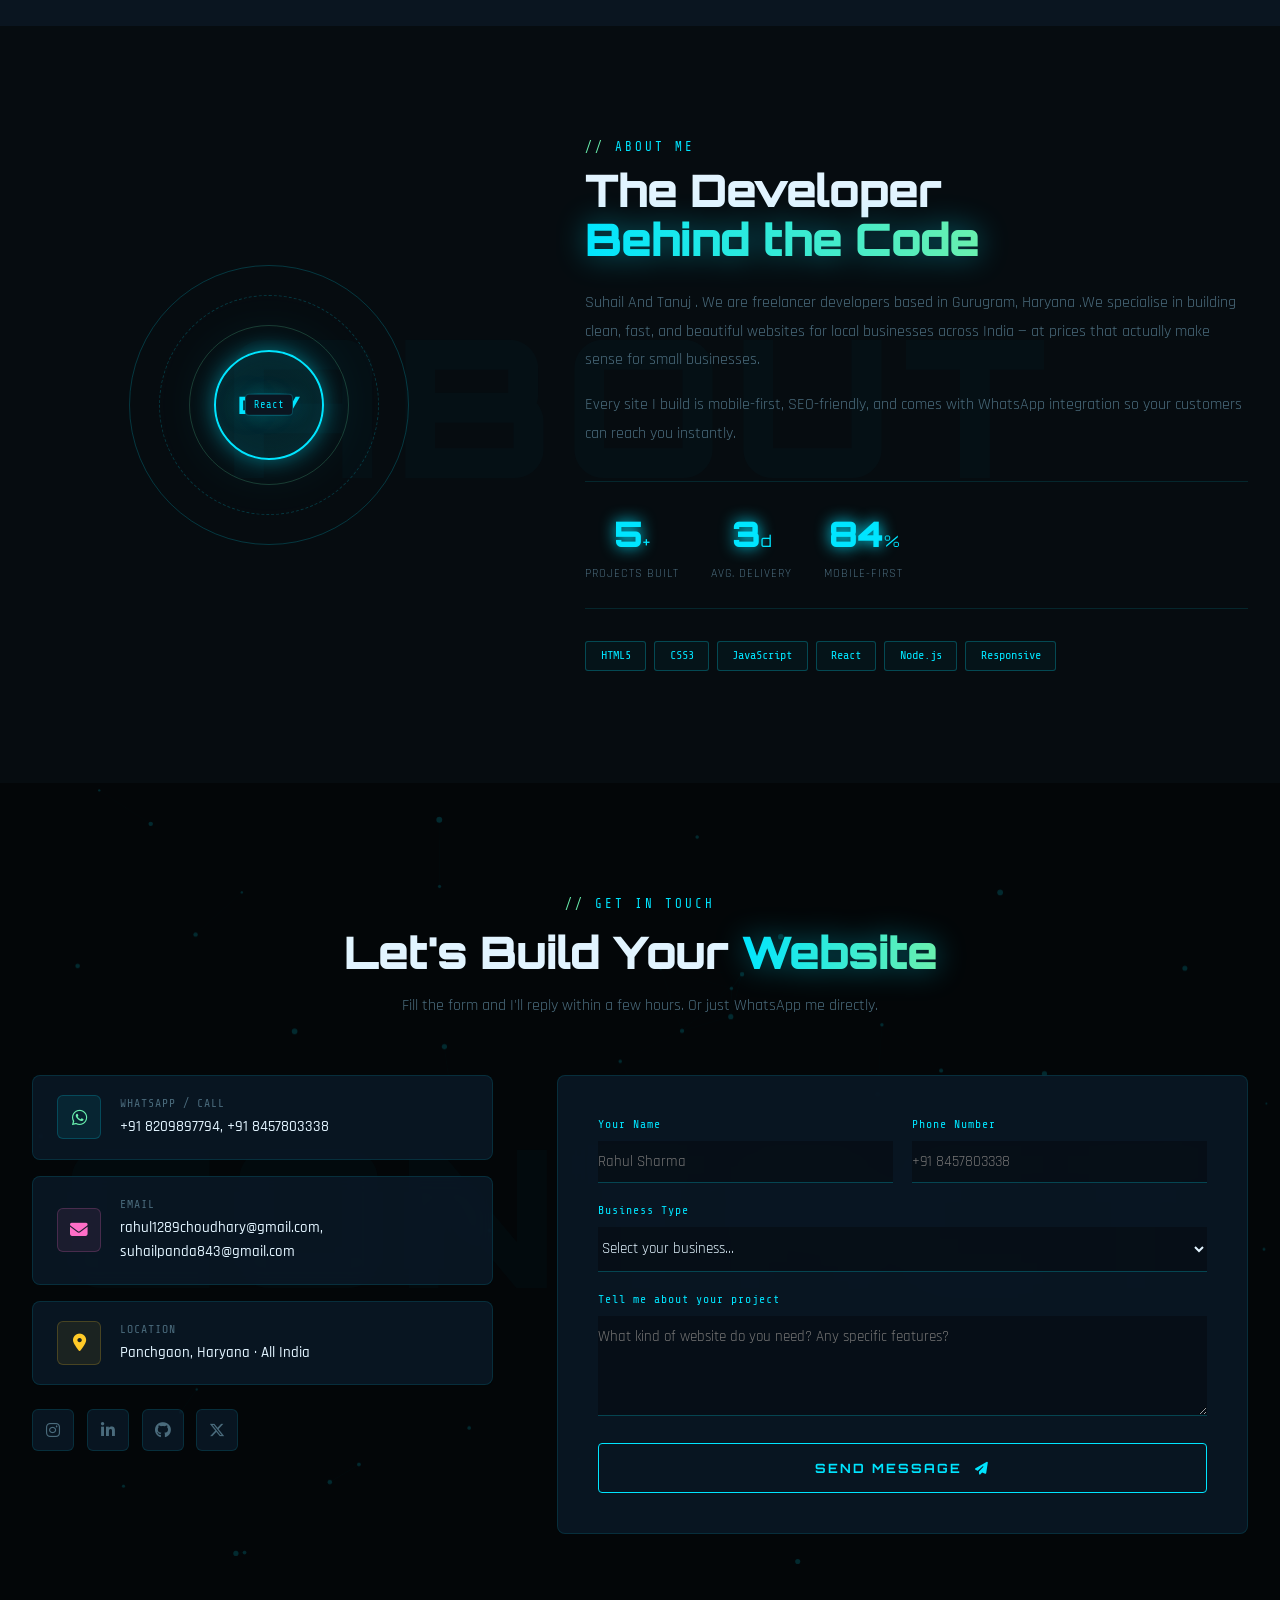
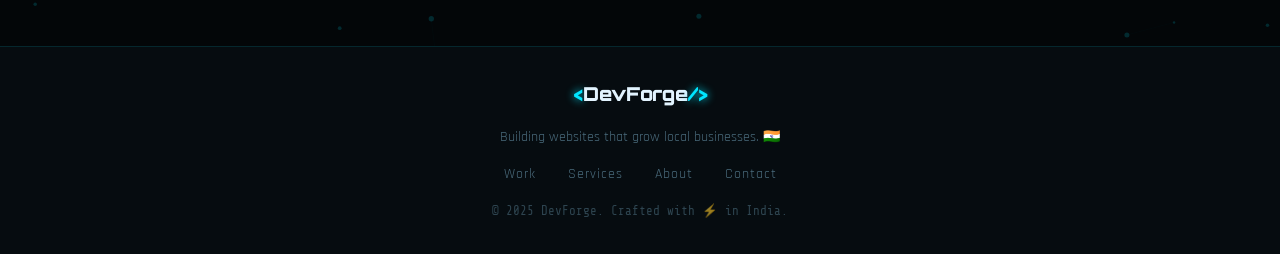
==== commit 307c9b32: "Change title from 'DevForge' to 'WebMatrix'" ====
--- a/index.html
+++ b/index.html
@@ -3,7 +3,7 @@
 <head>
   <meta charset="UTF-8" />
   <meta name="viewport" content="width=device-width, initial-scale=1.0"/>
-  <title>DevForge — Freelance Web Developer</title>
+  <title> WebMatrix — Freelance Web Developer</title>
   <link rel="stylesheet" href="style.css" />
   <link href="https://fonts.googleapis.com/css2?family=Orbitron:wght@400;600;700;900&family=Rajdhani:wght@300;400;500;600;700&family=Share+Tech+Mono&display=swap" rel="stylesheet"/>
   <link rel="stylesheet" href="https://cdnjs.cloudflare.com/ajax/libs/font-awesome/6.4.0/css/all.min.css"/>
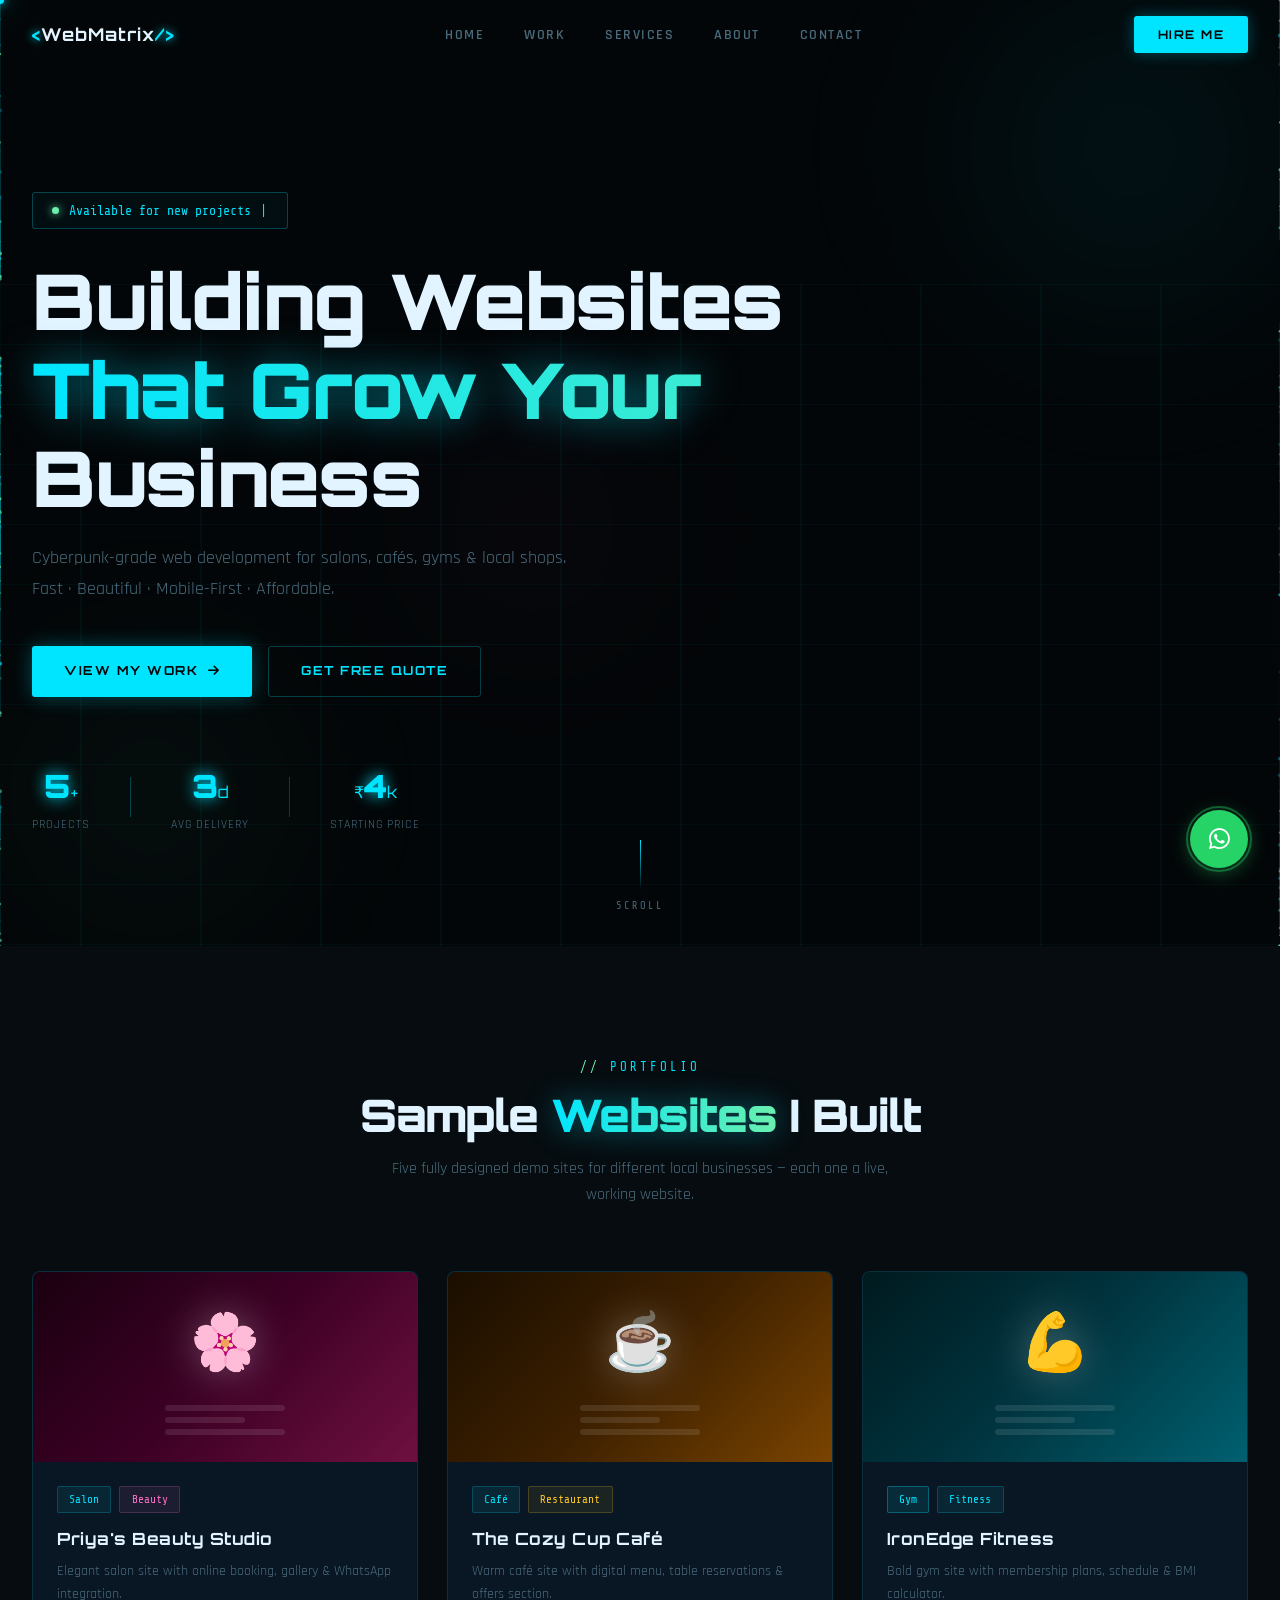
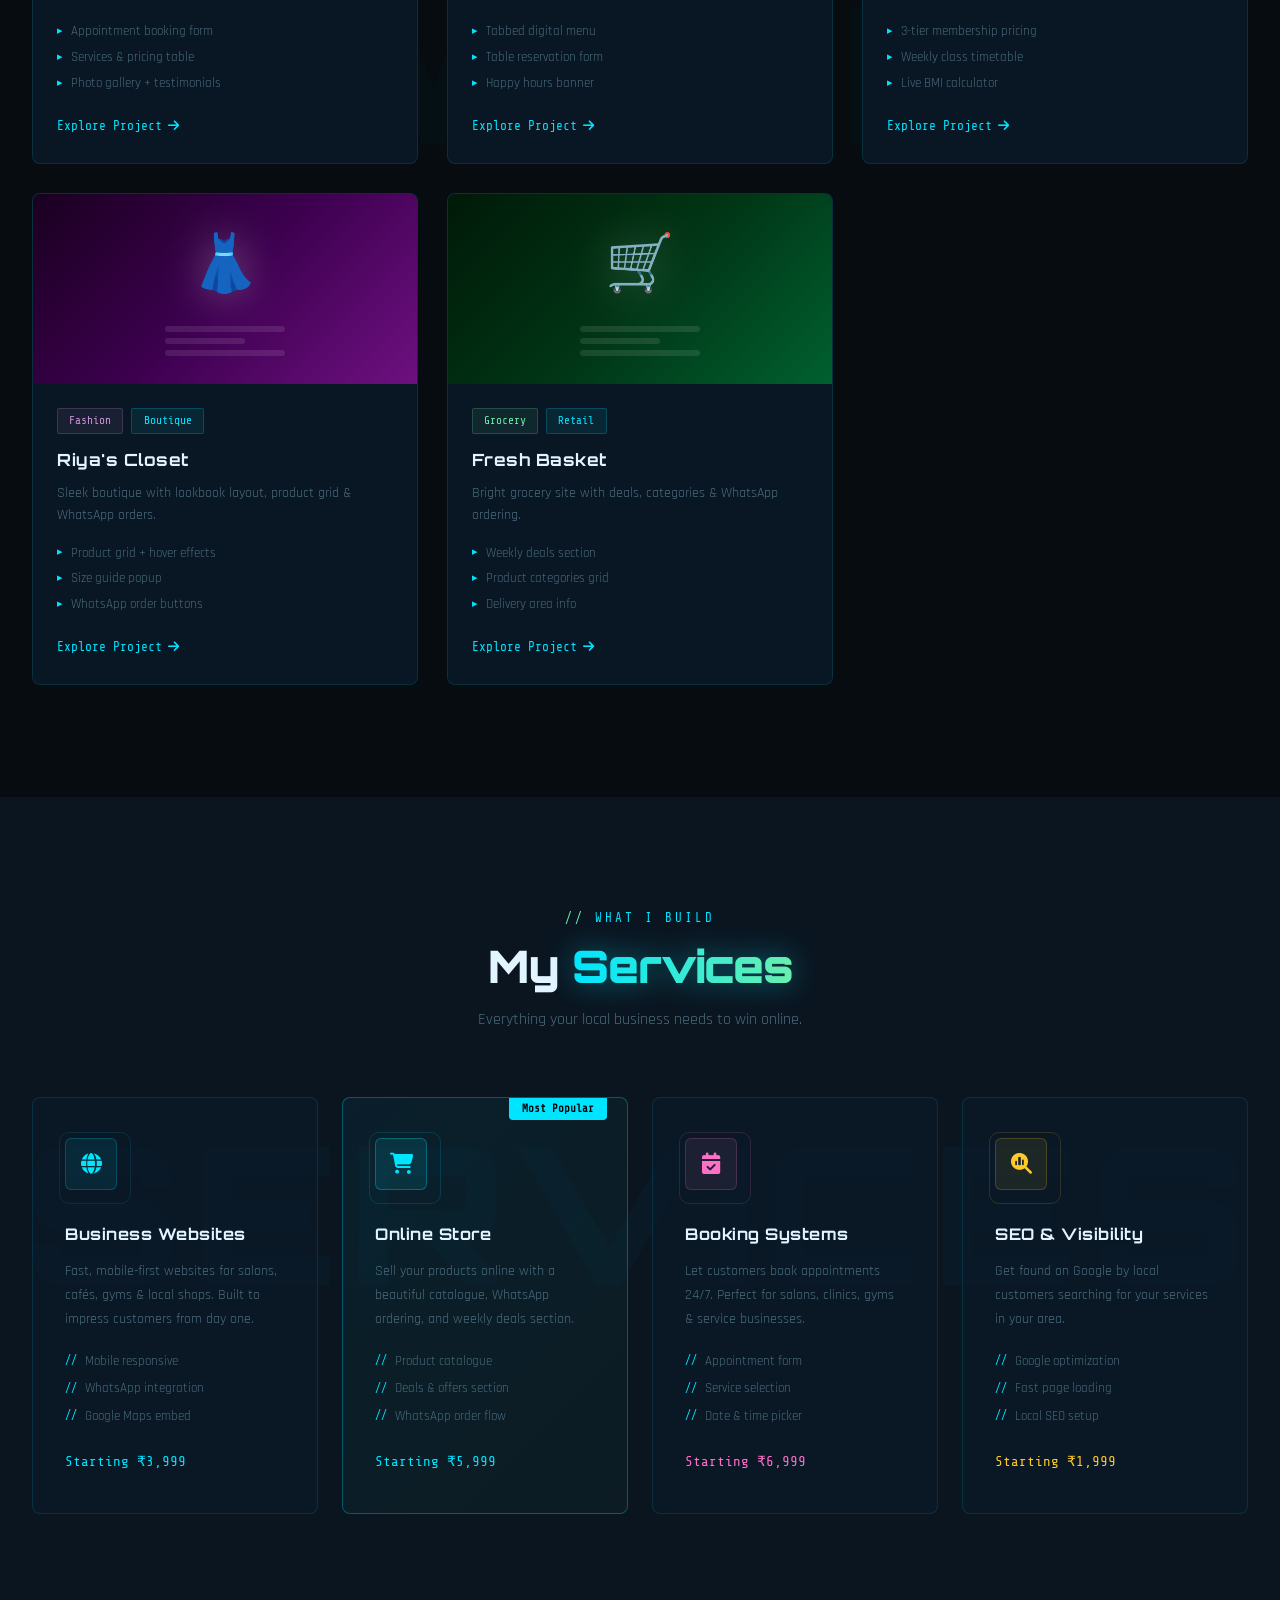
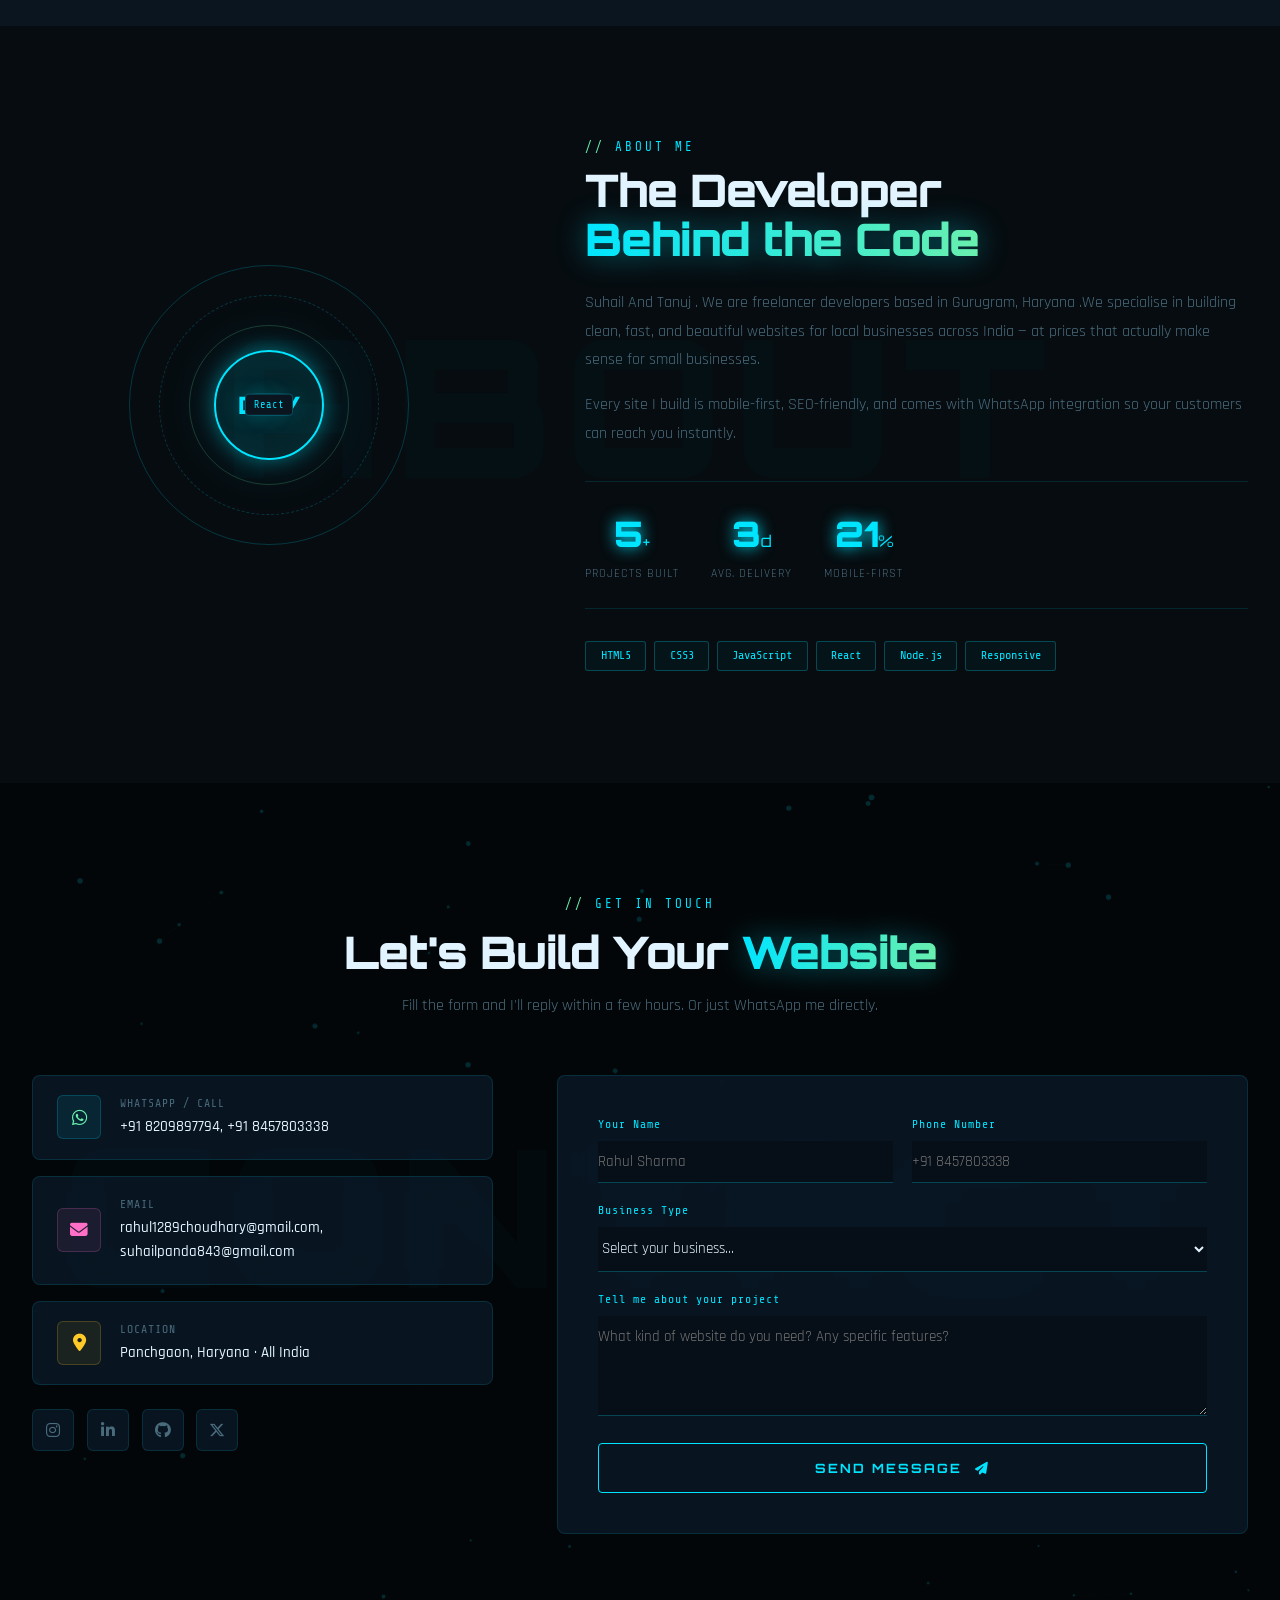
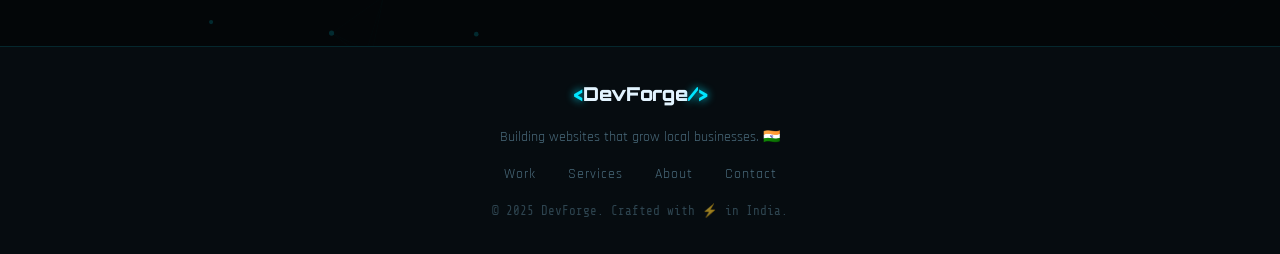
==== commit 6fcf5af1: "Update navbar logo text from 'DevForge' to 'WebMatrix'" ====
--- a/index.html
+++ b/index.html
@@ -22,7 +22,7 @@
   <nav class="navbar" id="navbar">
     <div class="nav-inner">
       <a href="#" class="nav-logo">
-        <span class="logo-bracket">&lt;</span>DevForge<span class="logo-bracket">/&gt;</span>
+        <span class="logo-bracket">&lt;</span>WebMatrix<span class="logo-bracket">/&gt;</span>
       </a>
       <ul class="nav-links" id="navLinks">
         <li><a href="#hero" class="nav-link magnetic">Home</a></li>
